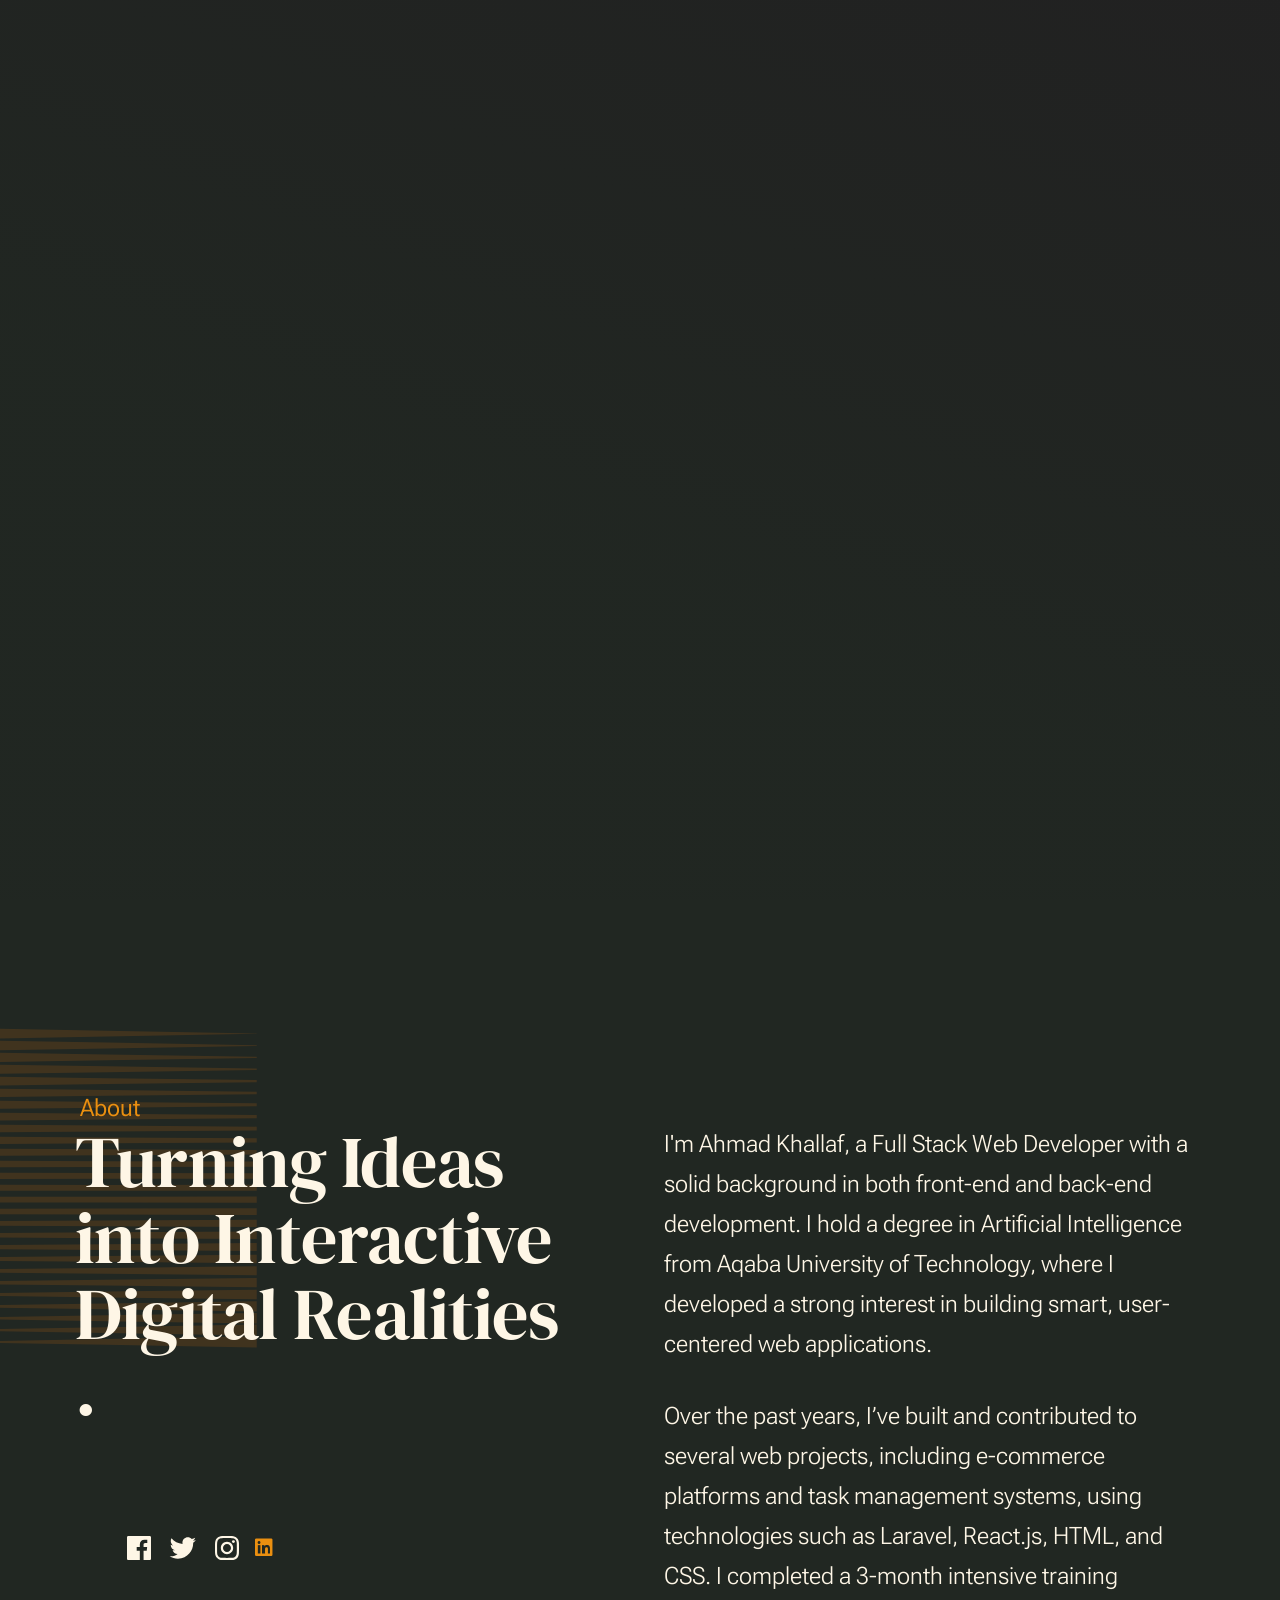
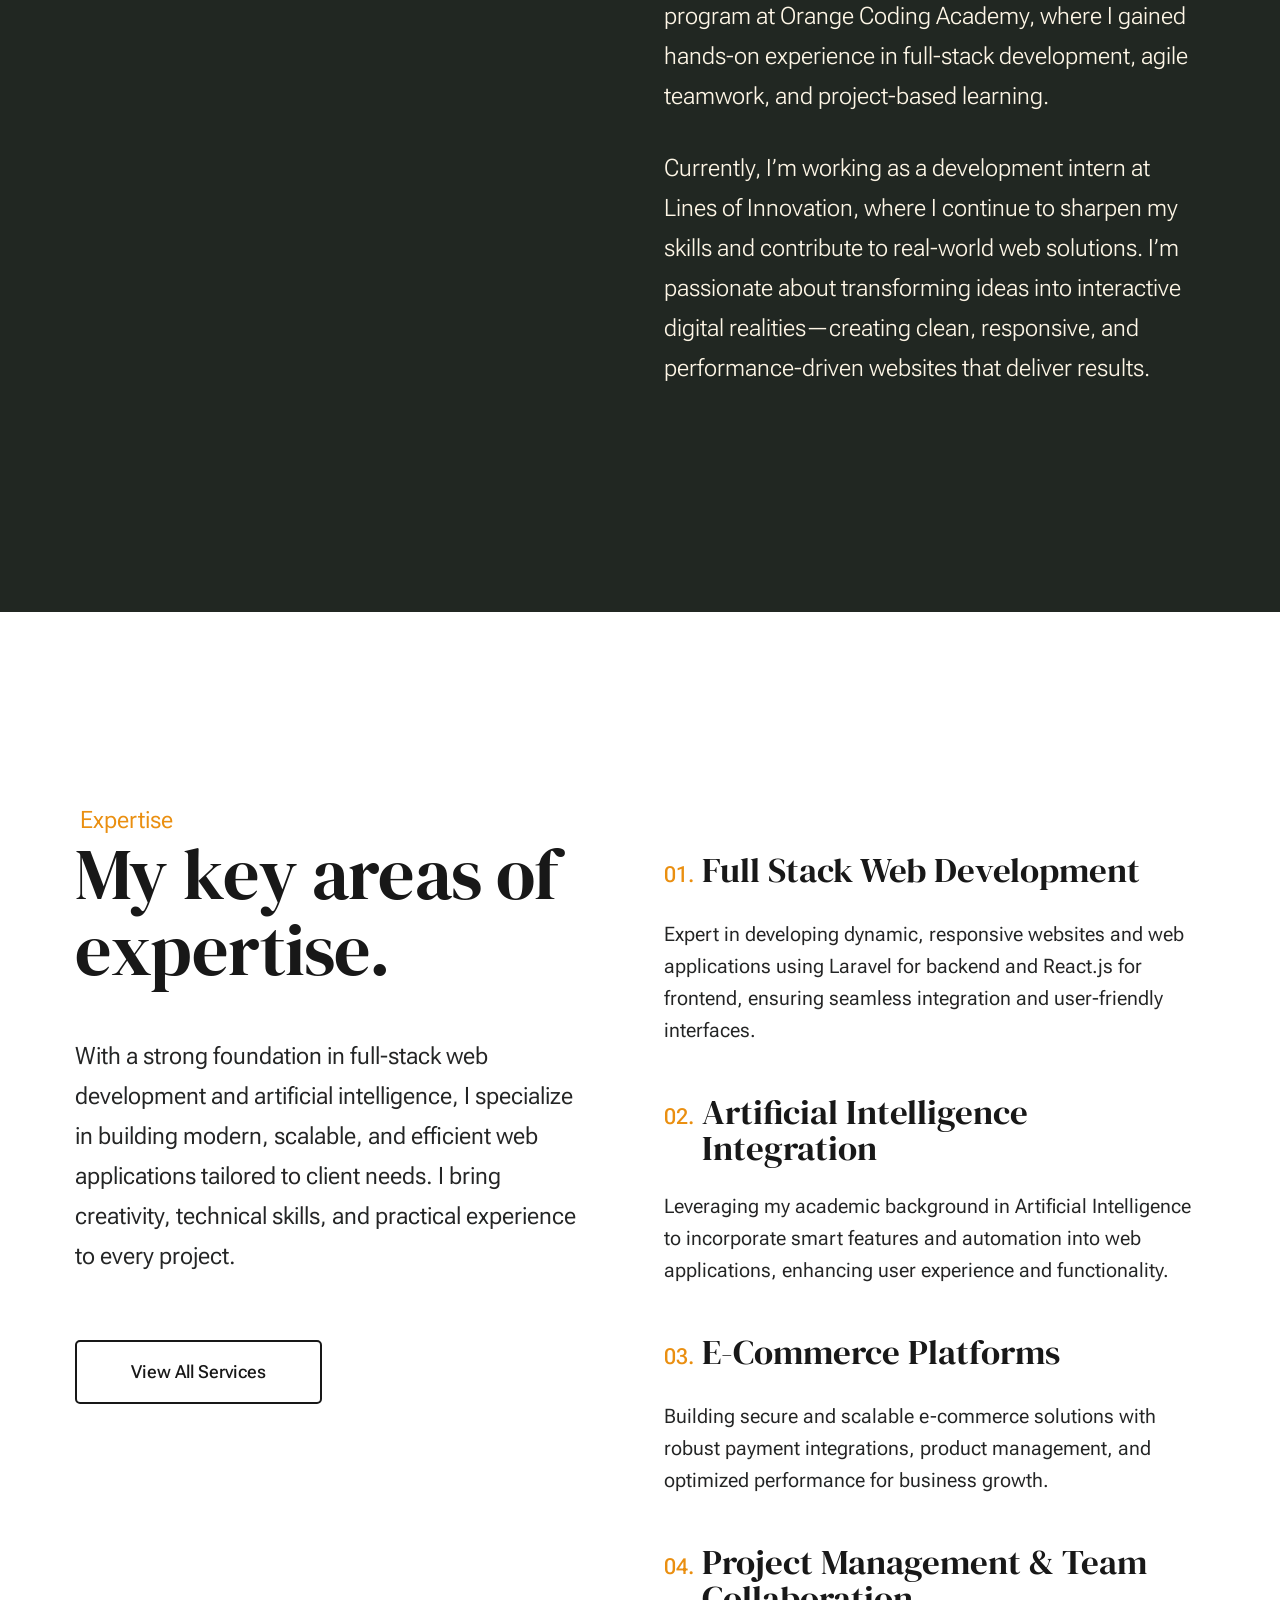
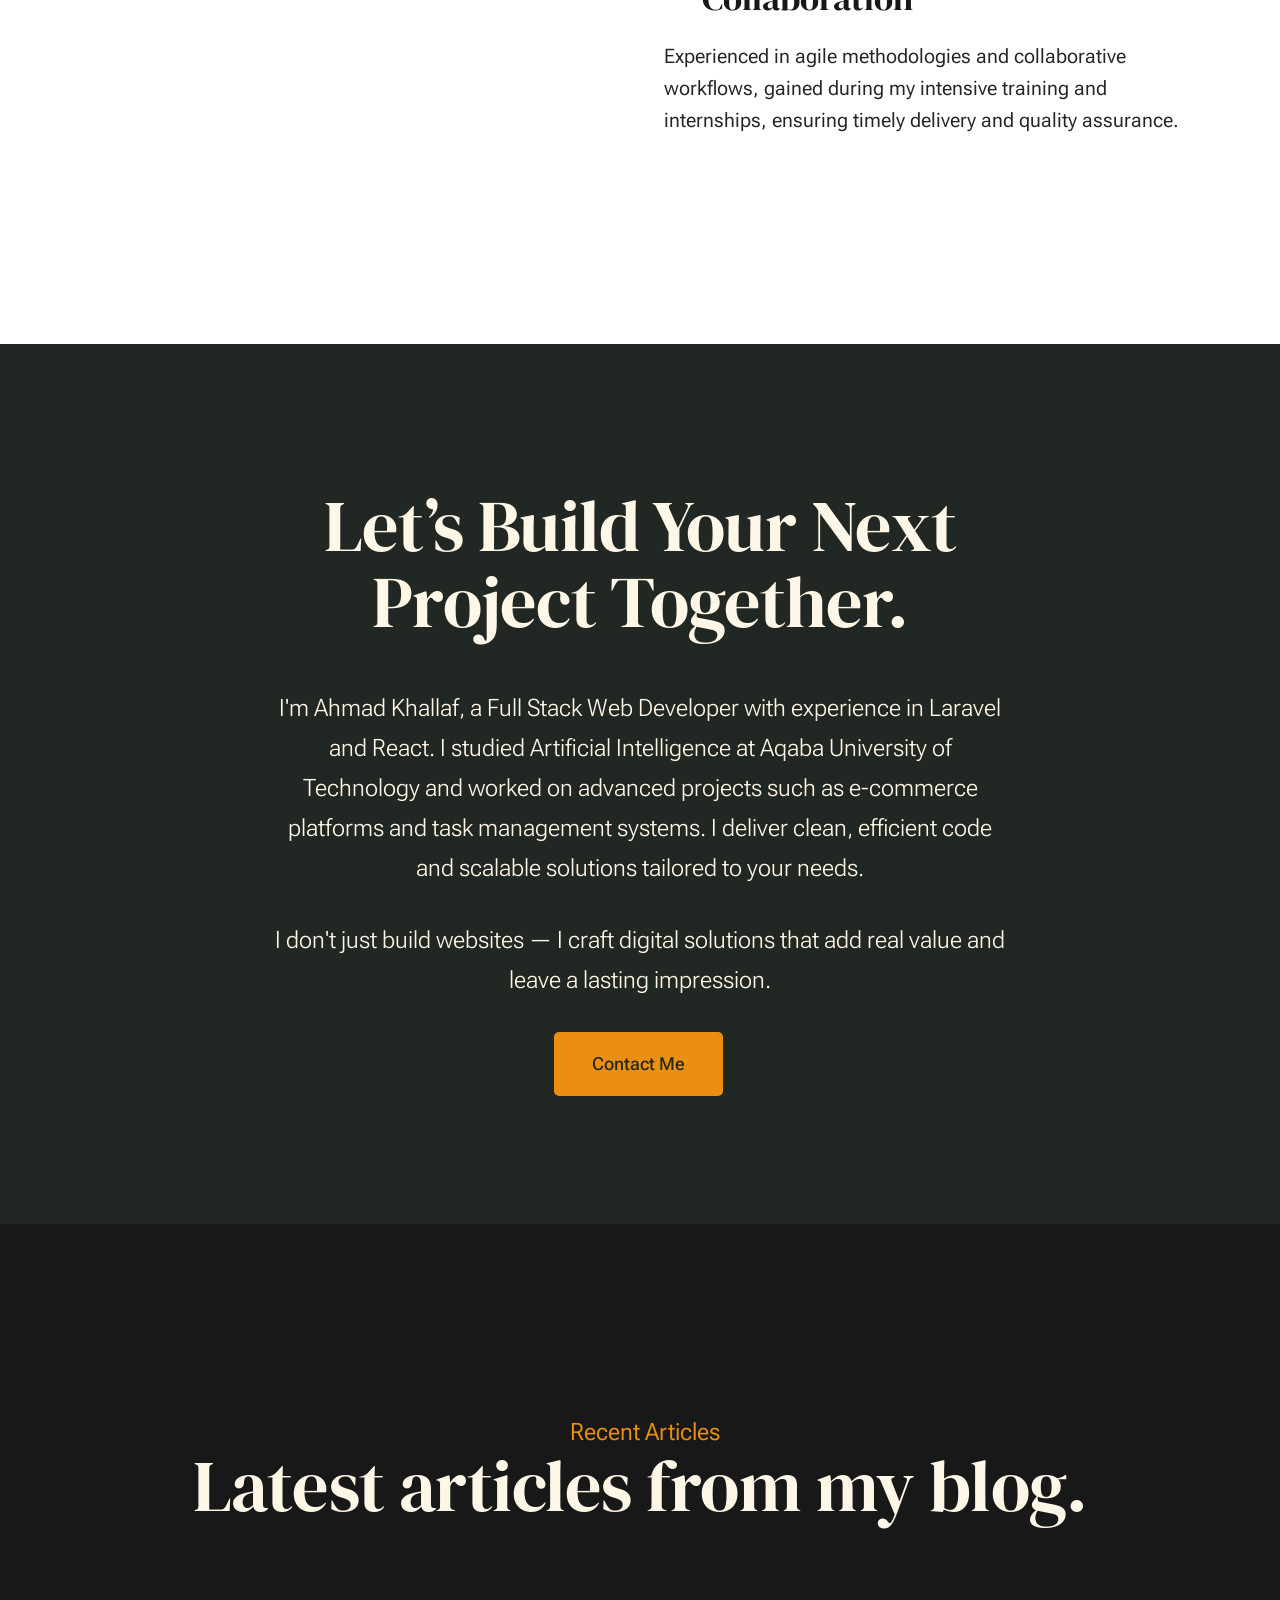
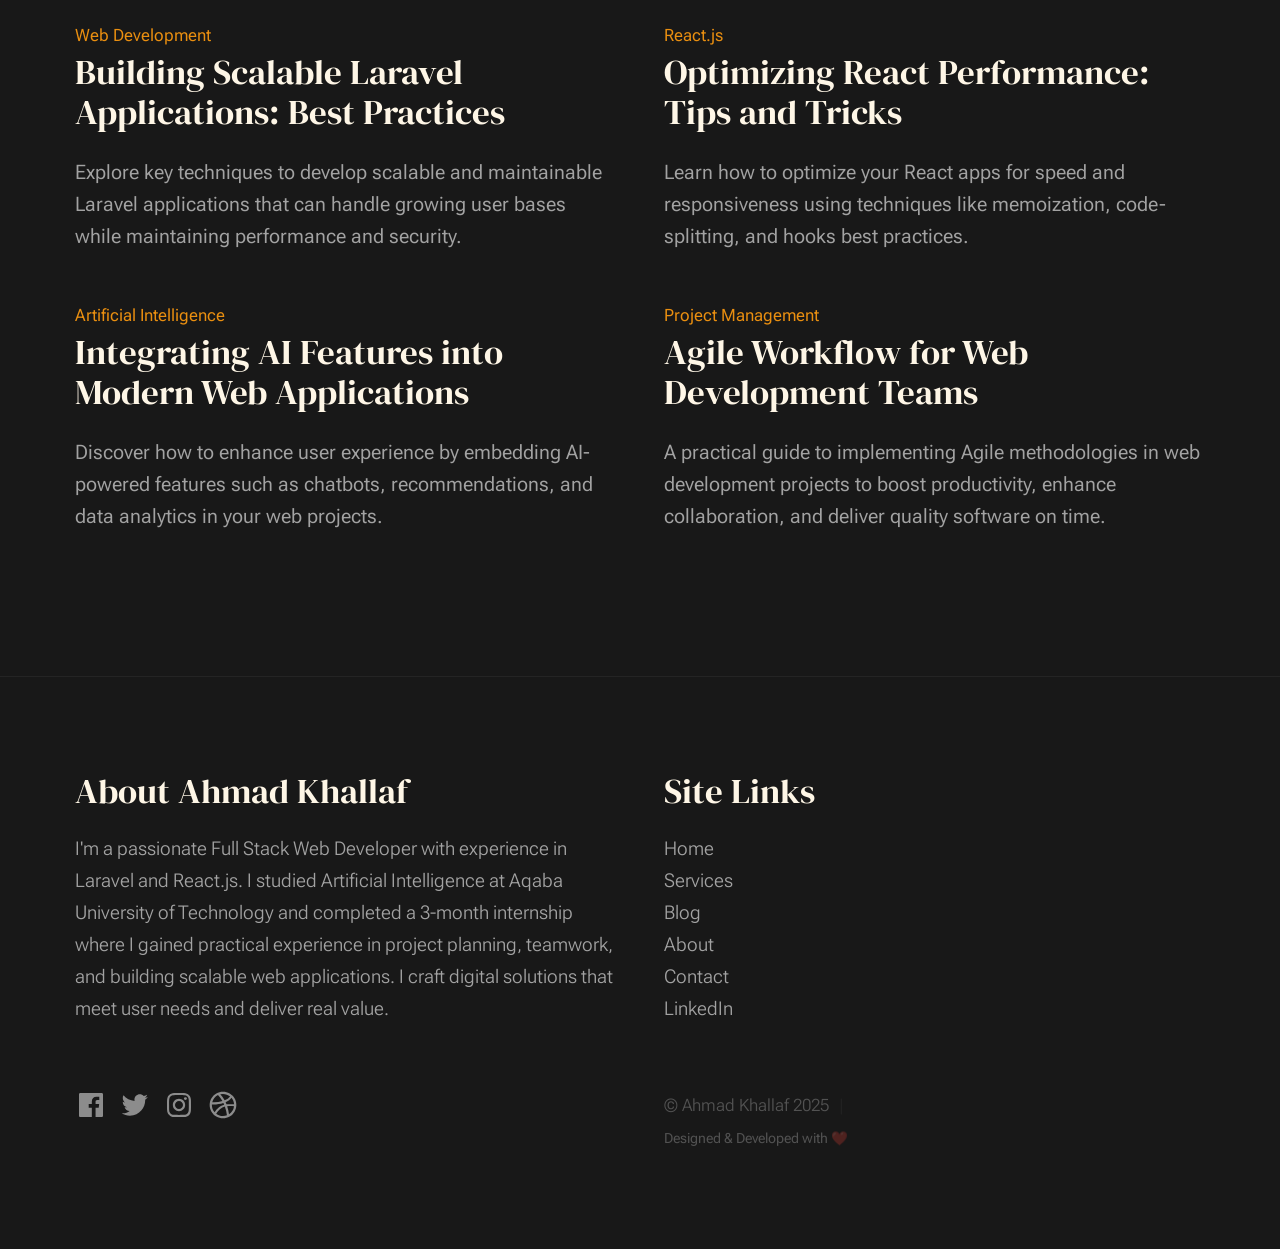
==== index.html @ e1116780 "first commit" ====
<!DOCTYPE html>
<html lang="en" class="no-js">

<head>

    <!--- basic page needs
    ================================================== -->
    <meta charset="utf-8">
    <meta name="viewport" content="width=device-width, initial-scale=1">
    <title>Ahmad khallaf</title>

    <script>
        document.documentElement.classList.remove('no-js');
        document.documentElement.classList.add('js');
    </script>

    <!-- CSS
    ================================================== -->
    <link rel="stylesheet" href="css/vendor.css">
    <link rel="stylesheet" href="css/styles.css">

    <!-- favicons
    ================================================== -->
    <link rel="apple-touch-icon" sizes="180x180" href="apple-touch-icon.png">
    <link rel="icon" type="image/png" sizes="32x32" href="favicon-32x32.png">
    <link rel="icon" type="image/png" sizes="16x16" href="favicon-16x16.png">
    <link rel="manifest" href="site.webmanifest">

    <!-- font-awesome
    ================================================== -->
    <link rel="stylesheet" href="https://cdnjs.cloudflare.com/ajax/libs/font-awesome/6.5.0/css/all.min.css">

</head>


<body id="top">


    <!-- preloader
    ================================================== -->
    <div id="preloader">
        <div id="loader" class="dots-fade">
            <div></div>
            <div></div>
            <div></div>
        </div>
    </div>


    <!-- page wrap
    ================================================== -->
    <div id="page" class="s-pagewrap ss-home">


        <!-- # site header 
        ================================================== -->
        <header class="s-header">

            <div class="row s-header__inner width-sixteen-col">

                <div class="s-header__block">
                    <div class="s-header__logo">
                        <a class="logo" href="index.html">
                            <img src="images/شعار_شخصي_بنمط_تقليلي_نمطي_وباللون_البيج_والليلكي___1_-removebg-preview.png"
                                alt="Homepage" style="height: 8em;">
                        </a>
                    </div>

                    <a class="s-header__menu-toggle" href="#0"><span>Menu</span></a>
                </div> <!-- end s-header__block -->

                <nav class="s-header__nav">

                    <ul class="s-header__menu-links">
                        <li><a href="about.html">About</a></li>
                        <li><a href="services.html">Services</a></li>
                        <li><a href="blog.html">Journal</a></li>
                        <li><a href="contact.html">Contact</a></li>
                    </ul> <!-- s-header__menu-links -->

                    <div class="s-header__contact">
                        <a href="contact.html" class="btn btn--primary s-header__contact-btn">Let's Work Together</a>
                    </div> <!-- s-header__contact -->

                </nav> <!-- end s-header__nav -->

            </div> <!-- end s-header__inner -->

        </header> <!-- end s-header -->


        <!-- # site main content
        ================================================== -->
        <section id="content" class="s-content">

            <!-- intro
            ----------------------------------------------- -->
            <section id="intro" class="s-intro">

                <div class="row s-intro__content width-sixteen-col">

                    <div class="column lg-12 s-intro__content-inner grid-block">

                        <div class="s-intro__content-text">
                            <div class="s-intro__content-pretitle text-pretitle">Hello, I'm Monica</div>
                            <h1 class="s-intro__content-title">
                                I build modern <br>
                                and responsive websites <br>
                                tailored to your <br>
                                business goals.
                            </h1>

                        </div> <!-- s-intro__content-text -->

                        <div class="s-intro__content-media">
                            <div class="s-intro__content-media-inner">
                                <img src="images/9a811990-7f1a-4d2b-9ab8-8eb5acfe76e2-removebg-preview.png" alt=""
                                    style="border-radius: 20px;">
                                <div class="lines">
                                    <span></span>
                                </div>
                            </div>
                        </div>
                        <!-- s-intro__content-media -->

                        <div class="s-intro__scroll-down">
                            <a href="#about" class="smoothscroll">
                                <div class="scroll-icon">
                                    <svg xmlns="http://www.w3.org/2000/svg" viewBox="0 0 24 24" width="36" height="36"
                                        fill="none" stroke="#97b34a" stroke-width="1" stroke-linecap="round"
                                        stroke-linejoin="round">&lt;!--! Atomicons Free 1.00 by @atisalab License -
                                        https://atomicons.com/license/ (Icons: CC BY 4.0) Copyright 2021 Atomicons
                                        --&gt;<polyline points="7 13 12 18 17 13"></polyline>
                                        <line x1="12" y1="18" x2="12" y2="6"></line>
                                    </svg>
                                </div>
                                <span>Scroll for more</span>
                            </a>
                        </div> <!-- s-intro__scroll-down -->

                    </div> <!-- s-intro__content-inner -->

                </div> <!-- s-intro__content -->

            </section> <!-- end s-intro -->

            <!-- about
            ----------------------------------------------- -->
            <section id="about" class="s-about target-section">

                <div class="row s-about__content width-sixteen-col">
                    <div class="column grid-block grid-section-split">

                        <img src="images/geometric_shape.svg" alt="" class="s-about__content-imgbg">

                        <div class="section-header grid-section-split__header">
                            <div class="text-pretitle">About</div>
                            <h2 class="text-display-title">
                                Turning Ideas into Interactive Digital Realities .
                            </h2>
                        </div> <!-- end section-header -->

                        <div class="s-about__content-main grid-section-split__primary">
                            <p class="attention-getter">

                                I'm Ahmad Khallaf, a Full Stack Web Developer with a solid background in both front-end
                                and back-end development. I hold a degree in Artificial Intelligence from Aqaba
                                University of Technology, where I developed a strong interest in building smart,
                                user-centered web applications.


                            </p>

                            <p class="attention-getter">

                                Over the past years, I’ve built and contributed to several web projects, including
                                e-commerce platforms and task management systems, using technologies such as Laravel,
                                React.js, HTML, and CSS. I completed a 3-month intensive training program at Orange
                                Coding Academy, where I gained hands-on experience in full-stack development, agile
                                teamwork, and project-based learning.


                            </p>

                            <p class="attention-getter">

                                Currently, I’m working as a development intern at Lines of Innovation, where I continue
                                to sharpen my skills and contribute to real-world web solutions. I’m passionate about
                                transforming ideas into interactive digital realities—creating clean, responsive, and
                                performance-driven websites that deliver results.


                            </p>
                        </div> <!-- end s-about__content-main -->

                        <div class="s-about__content-btn grid-section-split__bottom">
                            <!-- <a href="about.html" class="btn btn--stroke u-fullwidth">More About Me</a> -->

                            <ul class="s-about__social social-list">
                                <li>
                                    <a href="#0">
                                        <svg xmlns="http://www.w3.org/2000/svg" width="24" height="24"
                                            viewBox="0 0 24 24" style="fill:rgba(0, 0, 0, 1);">
                                            <path
                                                d="M20,3H4C3.447,3,3,3.448,3,4v16c0,0.552,0.447,1,1,1h8.615v-6.96h-2.338v-2.725h2.338v-2c0-2.325,1.42-3.592,3.5-3.592 c0.699-0.002,1.399,0.034,2.095,0.107v2.42h-1.435c-1.128,0-1.348,0.538-1.348,1.325v1.735h2.697l-0.35,2.725h-2.348V21H20 c0.553,0,1-0.448,1-1V4C21,3.448,20.553,3,20,3z">
                                            </path>
                                        </svg>
                                        <span class="u-screen-reader-text">Facebook</span>
                                    </a>
                                </li>
                                <li>
                                    <a href="#0">
                                        <svg xmlns="http://www.w3.org/2000/svg" width="24" height="24"
                                            viewBox="0 0 24 24" style="fill:rgba(0, 0, 0, 1);">
                                            <path
                                                d="M19.633,7.997c0.013,0.175,0.013,0.349,0.013,0.523c0,5.325-4.053,11.461-11.46,11.461c-2.282,0-4.402-0.661-6.186-1.809 c0.324,0.037,0.636,0.05,0.973,0.05c1.883,0,3.616-0.636,5.001-1.721c-1.771-0.037-3.255-1.197-3.767-2.793 c0.249,0.037,0.499,0.062,0.761,0.062c0.361,0,0.724-0.05,1.061-0.137c-1.847-0.374-3.23-1.995-3.23-3.953v-0.05 c0.537,0.299,1.16,0.486,1.82,0.511C3.534,9.419,2.823,8.184,2.823,6.787c0-0.748,0.199-1.434,0.548-2.032 c1.983,2.443,4.964,4.04,8.306,4.215c-0.062-0.3-0.1-0.611-0.1-0.923c0-2.22,1.796-4.028,4.028-4.028 c1.16,0,2.207,0.486,2.943,1.272c0.91-0.175,1.782-0.512,2.556-0.973c-0.299,0.935-0.936,1.721-1.771,2.22 c0.811-0.088,1.597-0.312,2.319-0.624C21.104,6.712,20.419,7.423,19.633,7.997z">
                                            </path>
                                        </svg>
                                        <span class="u-screen-reader-text">Twitter</span>
                                    </a>
                                </li>
                                <li>
                                    <a
                                        href="https://www.instagram.com/ahm.kh_05?utm_source=ig_web_button_share_sheet&igsh=ZDNlZDc0MzIxNw==">
                                        <svg xmlns="http://www.w3.org/2000/svg" width="24" height="24"
                                            viewBox="0 0 24 24" style="fill:rgba(0, 0, 0, 1);">
                                            <path
                                                d="M11.999,7.377c-2.554,0-4.623,2.07-4.623,4.623c0,2.554,2.069,4.624,4.623,4.624c2.552,0,4.623-2.07,4.623-4.624 C16.622,9.447,14.551,7.377,11.999,7.377L11.999,7.377z M11.999,15.004c-1.659,0-3.004-1.345-3.004-3.003 c0-1.659,1.345-3.003,3.004-3.003s3.002,1.344,3.002,3.003C15.001,13.659,13.658,15.004,11.999,15.004L11.999,15.004z">
                                            </path>
                                            <circle cx="16.806" cy="7.207" r="1.078"></circle>
                                            <path
                                                d="M20.533,6.111c-0.469-1.209-1.424-2.165-2.633-2.632c-0.699-0.263-1.438-0.404-2.186-0.42 c-0.963-0.042-1.268-0.054-3.71-0.054s-2.755,0-3.71,0.054C7.548,3.074,6.809,3.215,6.11,3.479C4.9,3.946,3.945,4.902,3.477,6.111 c-0.263,0.7-0.404,1.438-0.419,2.186c-0.043,0.962-0.056,1.267-0.056,3.71c0,2.442,0,2.753,0.056,3.71 c0.015,0.748,0.156,1.486,0.419,2.187c0.469,1.208,1.424,2.164,2.634,2.632c0.696,0.272,1.435,0.426,2.185,0.45 c0.963,0.042,1.268,0.055,3.71,0.055s2.755,0,3.71-0.055c0.747-0.015,1.486-0.157,2.186-0.419c1.209-0.469,2.164-1.424,2.633-2.633 c0.263-0.7,0.404-1.438,0.419-2.186c0.043-0.962,0.056-1.267,0.056-3.71s0-2.753-0.056-3.71C20.941,7.57,20.801,6.819,20.533,6.111z M19.315,15.643c-0.007,0.576-0.111,1.147-0.311,1.688c-0.305,0.787-0.926,1.409-1.712,1.711c-0.535,0.199-1.099,0.303-1.67,0.311 c-0.95,0.044-1.218,0.055-3.654,0.055c-2.438,0-2.687,0-3.655-0.055c-0.569-0.007-1.135-0.112-1.669-0.311 c-0.789-0.301-1.414-0.923-1.719-1.711c-0.196-0.534-0.302-1.099-0.311-1.669c-0.043-0.95-0.053-1.218-0.053-3.654 c0-2.437,0-2.686,0.053-3.655c0.007-0.576,0.111-1.146,0.311-1.687c0.305-0.789,0.93-1.41,1.719-1.712 c0.534-0.198,1.1-0.303,1.669-0.311c0.951-0.043,1.218-0.055,3.655-0.055c2.437,0,2.687,0,3.654,0.055 c0.571,0.007,1.135,0.112,1.67,0.311c0.786,0.303,1.407,0.925,1.712,1.712c0.196,0.534,0.302,1.099,0.311,1.669 c0.043,0.951,0.054,1.218,0.054,3.655c0,2.436,0,2.698-0.043,3.654H19.315z">
                                            </path>
                                        </svg>
                                        <span class="u-screen-reader-text">Instagram</span>
                                    </a>
                                </li>
                                <li>
                                    <a href="https://www.linkedin.com/in/your-username" target="_blank"
                                        rel="noopener noreferrer">
                                        <i class="fa-brands fa-linkedin"></i>
                                    </a>
                                </li>
                            </ul> <!-- end s-footer__social -->
                        </div> <!-- end s-about__content-btn -->

                    </div> <!-- content-inner -->
                </div>

            </section> <!-- end s-about -->

            <!-- expertise
----------------------------------------------- -->
            <section id="expertise" class="s-expertise">

                <div class="row s-expertise__content width-sixteen-col">
                    <div class="column xl-12 grid-block grid-section-split">

                        <div class="section-header grid-section-split__header">
                            <div class="text-pretitle">Expertise</div>
                            <h2 class="text-display-title">
                                My key areas of expertise.
                            </h2>

                            <p class="lead">
                                With a strong foundation in full-stack web development and artificial intelligence, I
                                specialize in building
                                modern, scalable, and efficient web applications tailored to client needs. I bring
                                creativity, technical skills,
                                and practical experience to every project.
                            </p>
                        </div> <!-- end section-header -->

                        <div class="s-expertise__content-main grid-section-split__primary">

                            <div class="grid-list-items list-items show-ctr">

                                <div class="grid-list-items__item list-items__item">
                                    <div class="grid-list-items__title list-items__item-header">
                                        <h3 class="list-items__item-title">Full Stack Web Development</h3>
                                    </div>
                                    <div class="grid-list-items__text list-items__item-text">
                                        <p>
                                            Expert in developing dynamic, responsive websites and web applications using
                                            Laravel for backend and React.js for frontend,
                                            ensuring seamless integration and user-friendly interfaces.
                                        </p>
                                    </div>
                                </div> <!-- list-item -->

                                <div class="grid-list-items__item list-items__item">
                                    <div class="grid-list-items__title list-items__item-header">
                                        <h3 class="list-items__item-title">Artificial Intelligence Integration</h3>
                                    </div>
                                    <div class="grid-list-items__text list-items__item-text">
                                        <p>
                                            Leveraging my academic background in Artificial Intelligence to incorporate
                                            smart features and automation
                                            into web applications, enhancing user experience and functionality.
                                        </p>
                                    </div>
                                </div> <!-- list-expertise__item -->

                                <div class="grid-list-items__item list-items__item">
                                    <div class="grid-list-items__title list-items__item-header">
                                        <h3 class="list-items__item-title">E-Commerce Platforms</h3>
                                    </div>
                                    <div class="grid-list-items__text list-items__item-text">
                                        <p>
                                            Building secure and scalable e-commerce solutions with robust payment
                                            integrations, product management,
                                            and optimized performance for business growth.
                                        </p>
                                    </div>
                                </div> <!-- list-expertise__item -->

                                <div class="grid-list-items__item list-items__item">
                                    <div class="grid-list-items__title list-items__item-header">
                                        <h3 class="list-items__item-title">Project Management & Team Collaboration</h3>
                                    </div>
                                    <div class="grid-list-items__text list-items__item-text">
                                        <p>
                                            Experienced in agile methodologies and collaborative workflows, gained
                                            during my intensive training and internships,
                                            ensuring timely delivery and quality assurance.
                                        </p>
                                    </div>
                                </div> <!-- list-expertise__item -->

                            </div> <!-- grid-list-items -->
                        </div> <!-- end s-expertise__content-main -->

                        <div class="s-expertise__content-btn grid-section-split__bottom">
                            <a href="services.html" class="btn btn--stroke u-fullwidth">View All Services</a>
                        </div> <!-- end s-about__content-btn -->

                    </div> <!-- end grid-block-->
                </div> <!-- end s-expertise__content -->

            </section> <!-- end s-expertise -->




            <!-- # cta
        ================================================== -->
            <section id="cta" class="s-cta">
                <div class="row row-x-center text-center">
                    <div class="column xl-8 lg-12">
                        <div class="s-cta__content">
                            <h2 class="text-display-title">
                                Let’s Build Your Next Project Together.
                            </h2>
                            <p class="lead">
                                I'm Ahmad Khallaf, a Full Stack Web Developer with experience in Laravel and React.
                                I studied Artificial Intelligence at Aqaba University of Technology and worked on
                                advanced projects such as e-commerce platforms and task management systems.
                                I deliver clean, efficient code and scalable solutions tailored to your needs.
                            </p>
                            <p class="lead">
                                I don't just build websites — I craft digital solutions that add real value and leave a
                                lasting impression.
                            </p>
                            <a href="contact.html" class="btn btn--primary">Contact Me</a>
                        </div>
                    </div>
                </div>
            </section>
            <!-- end s-cta -->

            <!-- # journal
        ================================================== -->
            <section id="journal" class="s-journal">

                <div class="row s-journal__content width-sixteen-col">
                    <div class="column xl-12 grid-block">

                        <div class="grid-full section-header text-center">
                            <div class="text-pretitle">Recent Articles</div>
                            <h2 class="text-display-title">
                                Latest articles from my blog.
                            </h2>
                        </div> <!-- end section-header -->

                        <div class="grid-full s-journal__content-main grid-list-items">

                            <div class="grid-list-items__item blog-card">
                                <div class="blog-card__header">
                                    <div class="blog-card__cat-links">
                                        <a href="#">Web Development</a>
                                    </div>
                                    <h3 class="blog-card__title"><a href="#">Building Scalable Laravel Applications:
                                            Best Practices</a></h3>
                                </div>
                                <div class="blog-card__text">
                                    <p>
                                        Explore key techniques to develop scalable and maintainable Laravel applications
                                        that can handle growing user bases
                                        while maintaining performance and security.
                                    </p>
                                </div>
                            </div> <!-- end blog-card -->

                            <div class="grid-list-items__item blog-card">
                                <div class="blog-card__header">
                                    <div class="blog-card__cat-links">
                                        <a href="#">React.js</a>
                                    </div>
                                    <h3 class="blog-card__title"><a href="#">Optimizing React Performance: Tips and
                                            Tricks</a></h3>
                                </div>
                                <div class="blog-card__text">
                                    <p>
                                        Learn how to optimize your React apps for speed and responsiveness using
                                        techniques like memoization, code-splitting,
                                        and hooks best practices.
                                    </p>
                                </div>
                            </div> <!-- end blog-card -->

                            <div class="grid-list-items__item blog-card">
                                <div class="blog-card__header">
                                    <div class="blog-card__cat-links">
                                        <a href="#">Artificial Intelligence</a>
                                    </div>
                                    <h3 class="blog-card__title"><a href="#">Integrating AI Features into Modern Web
                                            Applications</a></h3>
                                </div>
                                <div class="blog-card__text">
                                    <p>
                                        Discover how to enhance user experience by embedding AI-powered features such as
                                        chatbots, recommendations,
                                        and data analytics in your web projects.
                                    </p>
                                </div>
                            </div> <!-- end blog-card -->

                            <div class="grid-list-items__item blog-card">
                                <div class="blog-card__header">
                                    <div class="blog-card__cat-links">
                                        <a href="#">Project Management</a>
                                    </div>
                                    <h3 class="blog-card__title"><a href="#">Agile Workflow for Web Development
                                            Teams</a></h3>
                                </div>
                                <div class="blog-card__text">
                                    <p>
                                        A practical guide to implementing Agile methodologies in web development
                                        projects to boost productivity,
                                        enhance collaboration, and deliver quality software on time.
                                    </p>
                                </div>
                            </div> <!-- end blog-card -->

                        </div> <!-- end grid-list-items -->

                    </div> <!-- end grid-block-->
                </div> <!-- end s-journal__content -->

            </section> <!-- end s-journal -->



            <!-- # footer 
        ================================================== -->
            <footer class="s-footer">
    <div class="row s-footer__content">
        <!-- About Section -->
        <div class="column xl-6 lg-6 md-12 s-footer__block s-footer__about">
            <h3>About Ahmad Khallaf</h3>
            <p>
                I'm a passionate Full Stack Web Developer with experience in Laravel and React.js.
                I studied Artificial Intelligence at Aqaba University of Technology and completed a 3-month internship
                where I gained practical experience in project planning, teamwork, and building scalable web applications.
                I craft digital solutions that meet user needs and deliver real value.
            </p>
        </div>

        <!-- Site Links -->
        <div class="column xl-3 lg-6 md-12 s-footer__block s-footer__site-links">
            <h3>Site Links</h3>
            <ul class="link-list">
                <li><a href="index.html">Home</a></li>
                <li><a href="services.html">Services</a></li>
                <li><a href="blog.html">Blog</a></li>
                <li><a href="about.html">About</a></li>
                <li><a href="contact.html">Contact</a></li>
                <li><a href="https://www.linkedin.com/in/ahmad-khallaf" target="_blank">LinkedIn</a></li>
            </ul>
        </div>
    </div>

    <div class="row s-footer__bottom">
        <!-- Social Media -->
         <div class="column xl-6 lg-12">
                            <ul class="s-footer__social social-list">
                                <li>
                                    <a href="#0">
                                        <svg xmlns="http://www.w3.org/2000/svg" width="24" height="24"
                                            viewBox="0 0 24 24" style="fill:rgba(0, 0, 0, 1);">
                                            <path
                                                d="M20,3H4C3.447,3,3,3.448,3,4v16c0,0.552,0.447,1,1,1h8.615v-6.96h-2.338v-2.725h2.338v-2c0-2.325,1.42-3.592,3.5-3.592 c0.699-0.002,1.399,0.034,2.095,0.107v2.42h-1.435c-1.128,0-1.348,0.538-1.348,1.325v1.735h2.697l-0.35,2.725h-2.348V21H20 c0.553,0,1-0.448,1-1V4C21,3.448,20.553,3,20,3z">
                                            </path>
                                        </svg>
                                        <span class="u-screen-reader-text">Facebook</span>
                                    </a>
                                </li>
                                <li>
                                    <a href="#0">
                                        <svg xmlns="http://www.w3.org/2000/svg" width="24" height="24"
                                            viewBox="0 0 24 24" style="fill:rgba(0, 0, 0, 1);">
                                            <path
                                                d="M19.633,7.997c0.013,0.175,0.013,0.349,0.013,0.523c0,5.325-4.053,11.461-11.46,11.461c-2.282,0-4.402-0.661-6.186-1.809 c0.324,0.037,0.636,0.05,0.973,0.05c1.883,0,3.616-0.636,5.001-1.721c-1.771-0.037-3.255-1.197-3.767-2.793 c0.249,0.037,0.499,0.062,0.761,0.062c0.361,0,0.724-0.05,1.061-0.137c-1.847-0.374-3.23-1.995-3.23-3.953v-0.05 c0.537,0.299,1.16,0.486,1.82,0.511C3.534,9.419,2.823,8.184,2.823,6.787c0-0.748,0.199-1.434,0.548-2.032 c1.983,2.443,4.964,4.04,8.306,4.215c-0.062-0.3-0.1-0.611-0.1-0.923c0-2.22,1.796-4.028,4.028-4.028 c1.16,0,2.207,0.486,2.943,1.272c0.91-0.175,1.782-0.512,2.556-0.973c-0.299,0.935-0.936,1.721-1.771,2.22 c0.811-0.088,1.597-0.312,2.319-0.624C21.104,6.712,20.419,7.423,19.633,7.997z">
                                            </path>
                                        </svg>
                                        <span class="u-screen-reader-text">Twitter</span>
                                    </a>
                                </li>
                                <li>
                                    <a href="#0">
                                        <svg xmlns="http://www.w3.org/2000/svg" width="24" height="24"
                                            viewBox="0 0 24 24" style="fill:rgba(0, 0, 0, 1);">
                                            <path
                                                d="M11.999,7.377c-2.554,0-4.623,2.07-4.623,4.623c0,2.554,2.069,4.624,4.623,4.624c2.552,0,4.623-2.07,4.623-4.624 C16.622,9.447,14.551,7.377,11.999,7.377L11.999,7.377z M11.999,15.004c-1.659,0-3.004-1.345-3.004-3.003 c0-1.659,1.345-3.003,3.004-3.003s3.002,1.344,3.002,3.003C15.001,13.659,13.658,15.004,11.999,15.004L11.999,15.004z">
                                            </path>
                                            <circle cx="16.806" cy="7.207" r="1.078"></circle>
                                            <path
                                                d="M20.533,6.111c-0.469-1.209-1.424-2.165-2.633-2.632c-0.699-0.263-1.438-0.404-2.186-0.42 c-0.963-0.042-1.268-0.054-3.71-0.054s-2.755,0-3.71,0.054C7.548,3.074,6.809,3.215,6.11,3.479C4.9,3.946,3.945,4.902,3.477,6.111 c-0.263,0.7-0.404,1.438-0.419,2.186c-0.043,0.962-0.056,1.267-0.056,3.71c0,2.442,0,2.753,0.056,3.71 c0.015,0.748,0.156,1.486,0.419,2.187c0.469,1.208,1.424,2.164,2.634,2.632c0.696,0.272,1.435,0.426,2.185,0.45 c0.963,0.042,1.268,0.055,3.71,0.055s2.755,0,3.71-0.055c0.747-0.015,1.486-0.157,2.186-0.419c1.209-0.469,2.164-1.424,2.633-2.633 c0.263-0.7,0.404-1.438,0.419-2.186c0.043-0.962,0.056-1.267,0.056-3.71s0-2.753-0.056-3.71C20.941,7.57,20.801,6.819,20.533,6.111z M19.315,15.643c-0.007,0.576-0.111,1.147-0.311,1.688c-0.305,0.787-0.926,1.409-1.712,1.711c-0.535,0.199-1.099,0.303-1.67,0.311 c-0.95,0.044-1.218,0.055-3.654,0.055c-2.438,0-2.687,0-3.655-0.055c-0.569-0.007-1.135-0.112-1.669-0.311 c-0.789-0.301-1.414-0.923-1.719-1.711c-0.196-0.534-0.302-1.099-0.311-1.669c-0.043-0.95-0.053-1.218-0.053-3.654 c0-2.437,0-2.686,0.053-3.655c0.007-0.576,0.111-1.146,0.311-1.687c0.305-0.789,0.93-1.41,1.719-1.712 c0.534-0.198,1.1-0.303,1.669-0.311c0.951-0.043,1.218-0.055,3.655-0.055c2.437,0,2.687,0,3.654,0.055 c0.571,0.007,1.135,0.112,1.67,0.311c0.786,0.303,1.407,0.925,1.712,1.712c0.196,0.534,0.302,1.099,0.311,1.669 c0.043,0.951,0.054,1.218,0.054,3.655c0,2.436,0,2.698-0.043,3.654H19.315z">
                                            </path>
                                        </svg>
                                        <span class="u-screen-reader-text">Instagram</span>
                                    </a>
                                </li>
                                <li>
                                    <a href="#0">
                                        <svg xmlns="http://www.w3.org/2000/svg" width="24" height="24"
                                            viewBox="0 0 24 24" style="fill: rgba(0, 0, 0, 1);">
                                            <path
                                                d="M20.66 6.98a9.932 9.932 0 0 0-3.641-3.64C15.486 2.447 13.813 2 12 2s-3.486.447-5.02 1.34c-1.533.893-2.747 2.107-3.64 3.64S2 10.187 2 12s.446 3.487 1.34 5.02a9.924 9.924 0 0 0 3.641 3.64C8.514 21.553 10.187 22 12 22s3.486-.447 5.02-1.34a9.932 9.932 0 0 0 3.641-3.64C21.554 15.487 22 13.813 22 12s-.446-3.487-1.34-5.02zM12 3.66c2 0 3.772.64 5.32 1.919-.92 1.174-2.286 2.14-4.1 2.9-1.002-1.813-2.088-3.327-3.261-4.54A7.715 7.715 0 0 1 12 3.66zM5.51 6.8a8.116 8.116 0 0 1 2.711-2.22c1.212 1.201 2.325 2.7 3.34 4.5-2 .6-4.114.9-6.341.9-.573 0-1.006-.013-1.3-.04A8.549 8.549 0 0 1 5.51 6.8zM3.66 12c0-.054.003-.12.01-.2.007-.08.01-.146.01-.2.254.014.641.02 1.161.02 2.666 0 5.146-.367 7.439-1.1.187.373.381.793.58 1.26-1.32.293-2.674 1.006-4.061 2.14S6.4 16.247 5.76 17.5c-1.4-1.587-2.1-3.42-2.1-5.5zM12 20.34c-1.894 0-3.594-.587-5.101-1.759.601-1.187 1.524-2.322 2.771-3.401 1.246-1.08 2.483-1.753 3.71-2.02a29.441 29.441 0 0 1 1.56 6.62 8.166 8.166 0 0 1-2.94.56zm7.08-3.96a8.351 8.351 0 0 1-2.58 2.621c-.24-2.08-.7-4.107-1.379-6.081.932-.066 1.765-.1 2.5-.1.799 0 1.686.034 2.659.1a8.098 8.098 0 0 1-1.2 3.46zm-1.24-5c-1.16 0-2.233.047-3.22.14a27.053 27.053 0 0 0-.68-1.62c2.066-.906 3.532-2.006 4.399-3.3 1.2 1.414 1.854 3.027 1.96 4.84-.812-.04-1.632-.06-2.459-.06z">
                                            </path>
                                        </svg>
                                        <span class="u-screen-reader-text">Dribbble</span>
                                    </a>
                                </li>
                            </ul> <!-- end s-footer__social -->
                        </div>

        <!-- Copyright -->
        <div class="column xl-6 lg-12">
            <p class="ss-copyright">
                <span>© Ahmad Khallaf 2025</span><br>
                <small>Designed & Developed with ❤️</small>
            </p>
        </div>
    </div>

    <!-- Back to Top -->
    <div class="ss-go-top">
        <a class="smoothscroll" title="Back to Top" href="#top">
            <svg xmlns="http://www.w3.org/2000/svg" viewBox="0 0 24 24" width="36" height="36" fill="none" stroke="#ffffff" stroke-width="1" stroke-linecap="round" stroke-linejoin="round">
                <polyline points="17 11 12 6 7 11"></polyline>
                <line x1="12" y1="18" x2="12" y2="6"></line>
            </svg>
        </a>
    </div>
</footer>

            <!-- end s-footer -->

    </div> <!-- end page-wrap -->

    <!-- Java Script
    ================================================== -->
    <script src="js/plugins.js"></script>
    <script src="js/main.js"></script>

</body>

<script>
    window.addEventListener('scroll', function() {
    const goTop = document.querySelector('.ss-go-top');
    if (window.scrollY > 100) {  // بعد التمرير 100 بكسل
        goTop.classList.add('show');
    } else {
        goTop.classList.remove('show');
    }
});

</script>

</html>
---- css/vendor.css ----
/* ===================================================================
 * Monica Third-party Stylesheets
 * Template Ver. 1.0.0
 * 12-13-2022
 * -------------------------------------------------------------------
 *
 * TOC:
 * # PrismJS
 * # Swiper
 *
 * ------------------------------------------------------------------- */


/* ===================================================================
 * # PrismJS 1.20.0
 *   https://prismjs.com/download.html#themes=prism-okaidia&languages=markup+css+clike+javascript+markup-templating+php 
 *   
 *   okaidia theme for JavaScript, CSS and HTML
 *   Loosely based on Monokai textmate theme by http://www.monokai.nl/
 *   @author ocodia
 * ------------------------------------------------------------------- */
code[class*=language-],
pre[class*=language-] {
  color          : #f8f8f2;
  background     : none;
  text-shadow    : 0 1px rgba(0, 0, 0, 0.3);
  font-family    : var(--font-mono);
  font-size      : calc(var(--text-size) * 0.9444);
  text-align     : left;
  white-space    : pre;
  word-spacing   : normal;
  word-break     : normal;
  word-wrap      : normal;
  line-height    : var(--vspace-1);
  -moz-tab-size  : 4;
  -o-tab-size    : 4;
  tab-size       : 4;
  -webkit-hyphens: none;
  -ms-hyphens    : none;
  hyphens        : none;
}

/* Code blocks */
pre[class*=language-] {
  padding : var(--vspace-0_5) 0 var(--vspace-1);
  margin  : var(--vspace-1) 0;
  overflow: auto;
}

:not(pre)>code[class*=language-],
pre[class*=language-] {
  background: #272822;
}

/* Inline code */
:not(pre)>code[class*=language-] {
  padding    : 0.1em;
  white-space: normal;
}

.token.comment,
.token.prolog,
.token.doctype,
.token.cdata {
  color: slategray;
}

.token.punctuation {
  color: #f8f8f2;
}

.token.namespace {
  opacity: 0.7;
}

.token.property,
.token.tag,
.token.constant,
.token.symbol,
.token.deleted {
  color: #f92672;
}

.token.boolean,
.token.number {
  color: #ae81ff;
}

.token.selector,
.token.attr-name,
.token.string,
.token.char,
.token.builtin,
.token.inserted {
  color: #a6e22e;
}

.token.operator,
.token.entity,
.token.url,
.language-css .token.string,
.style .token.string,
.token.variable {
  color: #f8f8f2;
}

.token.atrule,
.token.attr-value,
.token.function,
.token.class-name {
  color: #e6db74;
}

.token.keyword {
  color: #66d9ef;
}

.token.regex,
.token.important {
  color: #fd971f;
}

.token.important,
.token.bold {
  font-weight: bold;
}

.token.italic {
  font-style: italic;
}

.token.entity {
  cursor: help;
}



/* ===================================================================
 * # Swiper 6.4.5
 *   Most modern mobile touch slider and framework with hardware accelerated transitions
 *   https://swiperjs.com
 *
 *   Copyright 2014-2020 Vladimir Kharlampidi
 *
 *   Released under the MIT License
 *
 *   Released on: December 18, 2020
 * ------------------------------------------------------------------- */
@font-face {
  font-family: "swiper-icons";
  src        : url("data:application/font-woff;charset=utf-8;base64, [base64]//wADZ2x5ZgAAAywAAADMAAAD2MHtryVoZWFkAAABbAAAADAAAAA2E2+eoWhoZWEAAAGcAAAAHwAAACQC9gDzaG10eAAAAigAAAAZAAAArgJkABFsb2NhAAAC0AAAAFoAAABaFQAUGG1heHAAAAG8AAAAHwAAACAAcABAbmFtZQAAA/gAAAE5AAACXvFdBwlwb3N0AAAFNAAAAGIAAACE5s74hXjaY2BkYGAAYpf5Hu/j+W2+MnAzMYDAzaX6QjD6/4//Bxj5GA8AuRwMYGkAPywL13jaY2BkYGA88P8Agx4j+/8fQDYfA1AEBWgDAIB2BOoAeNpjYGRgYNBh4GdgYgABEMnIABJzYNADCQAACWgAsQB42mNgYfzCOIGBlYGB0YcxjYGBwR1Kf2WQZGhhYGBiYGVmgAFGBiQQkOaawtDAoMBQxXjg/wEGPcYDDA4wNUA2CCgwsAAAO4EL6gAAeNpj2M0gyAACqxgGNWBkZ2D4/wMA+xkDdgAAAHjaY2BgYGaAYBkGRgYQiAHyGMF8FgYHIM3DwMHABGQrMOgyWDLEM1T9/w8UBfEMgLzE////P/5//f/V/xv+r4eaAAeMbAxwIUYmIMHEgKYAYjUcsDAwsLKxc3BycfPw8jEQA/[base64]/uznmfPFBNODM2K7MTQ45YEAZqGP81AmGGcF3iPqOop0r1SPTaTbVkfUe4HXj97wYE+yNwWYxwWu4v1ugWHgo3S1XdZEVqWM7ET0cfnLGxWfkgR42o2PvWrDMBSFj/IHLaF0zKjRgdiVMwScNRAoWUoH78Y2icB/yIY09An6AH2Bdu/UB+yxopYshQiEvnvu0dURgDt8QeC8PDw7Fpji3fEA4z/PEJ6YOB5hKh4dj3EvXhxPqH/SKUY3rJ7srZ4FZnh1PMAtPhwP6fl2PMJMPDgeQ4rY8YT6Gzao0eAEA409DuggmTnFnOcSCiEiLMgxCiTI6Cq5DZUd3Qmp10vO0LaLTd2cjN4fOumlc7lUYbSQcZFkutRG7g6JKZKy0RmdLY680CDnEJ+UMkpFFe1RN7nxdVpXrC4aTtnaurOnYercZg2YVmLN/d/gczfEimrE/fs/bOuq29Zmn8tloORaXgZgGa78yO9/cnXm2BpaGvq25Dv9S4E9+5SIc9PqupJKhYFSSl47+Qcr1mYNAAAAeNptw0cKwkAAAMDZJA8Q7OUJvkLsPfZ6zFVERPy8qHh2YER+3i/BP83vIBLLySsoKimrqKqpa2hp6+jq6RsYGhmbmJqZSy0sraxtbO3sHRydnEMU4uR6yx7JJXveP7WrDycAAAAAAAH//wACeNpjYGRgYOABYhkgZgJCZgZNBkYGLQZtIJsFLMYAAAw3ALgAeNolizEKgDAQBCchRbC2sFER0YD6qVQiBCv/H9ezGI6Z5XBAw8CBK/m5iQQVauVbXLnOrMZv2oLdKFa8Pjuru2hJzGabmOSLzNMzvutpB3N42mNgZGBg4GKQYzBhYMxJLMlj4GBgAYow/P/PAJJhLM6sSoWKfWCAAwDAjgbRAAB42mNgYGBkAIIbCZo5IPrmUn0hGA0AO8EFTQAA") format("woff");
  font-weight: 400;
  font-style : normal;
}

:root {
  --swiper-theme-color: #007aff;
}

.swiper-container {
  margin-left : auto;
  margin-right: auto;
  position    : relative;
  overflow    : hidden;
  list-style  : none;
  padding     : 0;
  /* Fix of Webkit flickering */
  z-index     : 1;
}

.swiper-container-vertical>.swiper-wrapper {
  flex-direction: column;
}

.swiper-wrapper {
  position           : relative;
  width              : 100%;
  height             : 100%;
  z-index            : 1;
  display            : flex;
  transition-property: transform;
  box-sizing         : content-box;
}

.swiper-container-android .swiper-slide,
.swiper-wrapper {
  transform: translate3d(0px, 0, 0);
}

.swiper-container-multirow>.swiper-wrapper {
  flex-wrap: wrap;
}

.swiper-container-multirow-column>.swiper-wrapper {
  flex-wrap     : wrap;
  flex-direction: column;
}

.swiper-container-free-mode>.swiper-wrapper {
  transition-timing-function: ease-out;
  margin                    : 0 auto;
}

.swiper-slide {
  flex-shrink        : 0;
  width              : 100%;
  height             : 100%;
  position           : relative;
  transition-property: transform;
}

.swiper-slide-invisible-blank {
  visibility: hidden;
}

/* Auto Height */
.swiper-container-autoheight,
.swiper-container-autoheight .swiper-slide {
  height: auto;
}

.swiper-container-autoheight .swiper-wrapper {
  align-items        : flex-start;
  transition-property: transform, height;
}

/* 3D Effects */
.swiper-container-3d {
  perspective: 1200px;
}

.swiper-container-3d .swiper-wrapper,
.swiper-container-3d .swiper-slide,
.swiper-container-3d .swiper-slide-shadow-left,
.swiper-container-3d .swiper-slide-shadow-right,
.swiper-container-3d .swiper-slide-shadow-top,
.swiper-container-3d .swiper-slide-shadow-bottom,
.swiper-container-3d .swiper-cube-shadow {
  transform-style: preserve-3d;
}

.swiper-container-3d .swiper-slide-shadow-left,
.swiper-container-3d .swiper-slide-shadow-right,
.swiper-container-3d .swiper-slide-shadow-top,
.swiper-container-3d .swiper-slide-shadow-bottom {
  position      : absolute;
  left          : 0;
  top           : 0;
  width         : 100%;
  height        : 100%;
  pointer-events: none;
  z-index       : 10;
}

.swiper-container-3d .swiper-slide-shadow-left {
  background-image: linear-gradient(to left, rgba(0, 0, 0, 0.5), rgba(0, 0, 0, 0));
}

.swiper-container-3d .swiper-slide-shadow-right {
  background-image: linear-gradient(to right, rgba(0, 0, 0, 0.5), rgba(0, 0, 0, 0));
}

.swiper-container-3d .swiper-slide-shadow-top {
  background-image: linear-gradient(to top, rgba(0, 0, 0, 0.5), rgba(0, 0, 0, 0));
}

.swiper-container-3d .swiper-slide-shadow-bottom {
  background-image: linear-gradient(to bottom, rgba(0, 0, 0, 0.5), rgba(0, 0, 0, 0));
}

/* CSS Mode */
.swiper-container-css-mode>.swiper-wrapper {
  overflow          : auto;
  scrollbar-width   : none;
  /* For Firefox */
  -ms-overflow-style: none;
  /* For Internet Explorer and Edge */
}

.swiper-container-css-mode>.swiper-wrapper::-webkit-scrollbar {
  display: none;
}

.swiper-container-css-mode>.swiper-wrapper>.swiper-slide {
  scroll-snap-align: start start;
}

.swiper-container-horizontal.swiper-container-css-mode>.swiper-wrapper {
  -ms-scroll-snap-type: x mandatory;
  scroll-snap-type    : x mandatory;
}

.swiper-container-vertical.swiper-container-css-mode>.swiper-wrapper {
  -ms-scroll-snap-type: y mandatory;
  scroll-snap-type    : y mandatory;
}

:root {
  --swiper-navigation-size   : 44px;
  /*
    --swiper-navigation-color: var(--swiper-theme-color);
    */
}

.swiper-button-prev,
.swiper-button-next {
  position       : absolute;
  top            : 50%;
  width          : calc(var(--swiper-navigation-size) / 44 * 27);
  height         : var(--swiper-navigation-size);
  margin-top     : calc(-1 * var(--swiper-navigation-size) / 2);
  z-index        : 10;
  cursor         : pointer;
  display        : flex;
  align-items    : center;
  justify-content: center;
  color          : var(--swiper-navigation-color, var(--swiper-theme-color));
}

.swiper-button-prev.swiper-button-disabled,
.swiper-button-next.swiper-button-disabled {
  opacity       : 0.35;
  cursor        : auto;
  pointer-events: none;
}

.swiper-button-prev:after,
.swiper-button-next:after {
  font-family   : swiper-icons;
  font-size     : var(--swiper-navigation-size);
  text-transform: none !important;
  letter-spacing: 0;
  text-transform: none;
  font-variant  : initial;
  line-height   : 1;
}

.swiper-button-prev,
.swiper-container-rtl .swiper-button-next {
  left : 10px;
  right: auto;
}

.swiper-button-prev:after,
.swiper-container-rtl .swiper-button-next:after {
  content: "prev";
}

.swiper-button-next,
.swiper-container-rtl .swiper-button-prev {
  right: 10px;
  left : auto;
}

.swiper-button-next:after,
.swiper-container-rtl .swiper-button-prev:after {
  content: "next";
}

.swiper-button-prev.swiper-button-white,
.swiper-button-next.swiper-button-white {
  --swiper-navigation-color: #ffffff;
}

.swiper-button-prev.swiper-button-black,
.swiper-button-next.swiper-button-black {
  --swiper-navigation-color: #000000;
}

.swiper-button-lock {
  display: none;
}

:root {
  /*
    --swiper-pagination-color: var(--swiper-theme-color);
    */
}

.swiper-pagination {
  position  : absolute;
  text-align: center;
  transition: 300ms opacity;
  transform : translate3d(0, 0, 0);
  z-index   : 10;
}

.swiper-pagination.swiper-pagination-hidden {
  opacity: 0;
}

/* Common Styles */
.swiper-pagination-fraction,
.swiper-pagination-custom,
.swiper-container-horizontal>.swiper-pagination-bullets {
  bottom: 10px;
  left  : 0;
  width : 100%;
}

/* Bullets */
.swiper-pagination-bullets-dynamic {
  overflow : hidden;
  font-size: 0;
}

.swiper-pagination-bullets-dynamic .swiper-pagination-bullet {
  transform: scale(0.33);
  position : relative;
}

.swiper-pagination-bullets-dynamic .swiper-pagination-bullet-active {
  transform: scale(1);
}

.swiper-pagination-bullets-dynamic .swiper-pagination-bullet-active-main {
  transform: scale(1);
}

.swiper-pagination-bullets-dynamic .swiper-pagination-bullet-active-prev {
  transform: scale(0.66);
}

.swiper-pagination-bullets-dynamic .swiper-pagination-bullet-active-prev-prev {
  transform: scale(0.33);
}

.swiper-pagination-bullets-dynamic .swiper-pagination-bullet-active-next {
  transform: scale(0.66);
}

.swiper-pagination-bullets-dynamic .swiper-pagination-bullet-active-next-next {
  transform: scale(0.33);
}

.swiper-pagination-bullet {
  width        : 8px;
  height       : 8px;
  display      : inline-block;
  border-radius: 100%;
  background   : #000;
  opacity      : 0.2;
}

button.swiper-pagination-bullet {
  border            : none;
  margin            : 0;
  padding           : 0;
  box-shadow        : none;
  -webkit-appearance: none;
  -moz-appearance   : none;
  appearance        : none;
}

.swiper-pagination-clickable .swiper-pagination-bullet {
  cursor: pointer;
}

.swiper-pagination-bullet-active {
  opacity   : 1;
  background: var(--swiper-pagination-color, var(--swiper-theme-color));
}

.swiper-container-vertical>.swiper-pagination-bullets {
  right    : 10px;
  top      : 50%;
  transform: translate3d(0px, -50%, 0);
}

.swiper-container-vertical>.swiper-pagination-bullets .swiper-pagination-bullet {
  margin : 6px 0;
  display: block;
}

.swiper-container-vertical>.swiper-pagination-bullets.swiper-pagination-bullets-dynamic {
  top      : 50%;
  transform: translateY(-50%);
  width    : 8px;
}

.swiper-container-vertical>.swiper-pagination-bullets.swiper-pagination-bullets-dynamic .swiper-pagination-bullet {
  display   : inline-block;
  transition: 200ms transform, 200ms top;
}

.swiper-container-horizontal>.swiper-pagination-bullets .swiper-pagination-bullet {
  margin: 0 4px;
}

.swiper-container-horizontal>.swiper-pagination-bullets.swiper-pagination-bullets-dynamic {
  left       : 50%;
  transform  : translateX(-50%);
  white-space: nowrap;
}

.swiper-container-horizontal>.swiper-pagination-bullets.swiper-pagination-bullets-dynamic .swiper-pagination-bullet {
  transition: 200ms transform, 200ms left;
}

.swiper-container-horizontal.swiper-container-rtl>.swiper-pagination-bullets-dynamic .swiper-pagination-bullet {
  transition: 200ms transform, 200ms right;
}

/* Progress */
.swiper-pagination-progressbar {
  background: rgba(0, 0, 0, 0.25);
  position  : absolute;
}

.swiper-pagination-progressbar .swiper-pagination-progressbar-fill {
  background      : var(--swiper-pagination-color, var(--swiper-theme-color));
  position        : absolute;
  left            : 0;
  top             : 0;
  width           : 100%;
  height          : 100%;
  transform       : scale(0);
  transform-origin: left top;
}

.swiper-container-rtl .swiper-pagination-progressbar .swiper-pagination-progressbar-fill {
  transform-origin: right top;
}

.swiper-container-horizontal>.swiper-pagination-progressbar,
.swiper-container-vertical>.swiper-pagination-progressbar.swiper-pagination-progressbar-opposite {
  width : 100%;
  height: 4px;
  left  : 0;
  top   : 0;
}

.swiper-container-vertical>.swiper-pagination-progressbar,
.swiper-container-horizontal>.swiper-pagination-progressbar.swiper-pagination-progressbar-opposite {
  width : 4px;
  height: 100%;
  left  : 0;
  top   : 0;
}

.swiper-pagination-white {
  --swiper-pagination-color: #ffffff;
}

.swiper-pagination-black {
  --swiper-pagination-color: #000000;
}

.swiper-pagination-lock {
  display: none;
}

/* Scrollbar */
.swiper-scrollbar {
  border-radius   : 10px;
  position        : relative;
  -ms-touch-action: none;
  background      : rgba(0, 0, 0, 0.1);
}

.swiper-container-horizontal>.swiper-scrollbar {
  position: absolute;
  left    : 1%;
  bottom  : 3px;
  z-index : 50;
  height  : 5px;
  width   : 98%;
}

.swiper-container-vertical>.swiper-scrollbar {
  position: absolute;
  right   : 3px;
  top     : 1%;
  z-index : 50;
  width   : 5px;
  height  : 98%;
}

.swiper-scrollbar-drag {
  height       : 100%;
  width        : 100%;
  position     : relative;
  background   : rgba(0, 0, 0, 0.5);
  border-radius: 10px;
  left         : 0;
  top          : 0;
}

.swiper-scrollbar-cursor-drag {
  cursor: move;
}

.swiper-scrollbar-lock {
  display: none;
}

.swiper-zoom-container {
  width          : 100%;
  height         : 100%;
  display        : flex;
  justify-content: center;
  align-items    : center;
  text-align     : center;
}

.swiper-zoom-container>img,
.swiper-zoom-container>svg,
.swiper-zoom-container>canvas {
  max-width    : 100%;
  max-height   : 100%;
  -o-object-fit: contain;
  object-fit   : contain;
}

.swiper-slide-zoomed {
  cursor: move;
}

/* Preloader */
:root {
  /*
    --swiper-preloader-color: var(--swiper-theme-color);
    */
}

.swiper-lazy-preloader {
  width            : 42px;
  height           : 42px;
  position         : absolute;
  left             : 50%;
  top              : 50%;
  margin-left      : -21px;
  margin-top       : -21px;
  z-index          : 10;
  transform-origin : 50%;
  -webkit-animation: swiper-preloader-spin 1s infinite linear;
  animation        : swiper-preloader-spin 1s infinite linear;
  box-sizing       : border-box;
  border           : 4px solid var(--swiper-preloader-color, var(--swiper-theme-color));
  border-radius    : 50%;
  border-top-color : transparent;
}

.swiper-lazy-preloader-white {
  --swiper-preloader-color: #fff;
}

.swiper-lazy-preloader-black {
  --swiper-preloader-color: #000;
}

@-webkit-keyframes swiper-preloader-spin {
  100% {
    transform: rotate(360deg);
  }
}

@keyframes swiper-preloader-spin {
  100% {
    transform: rotate(360deg);
  }
}

/* a11y */
.swiper-container .swiper-notification {
  position      : absolute;
  left          : 0;
  top           : 0;
  pointer-events: none;
  opacity       : 0;
  z-index       : -1000;
}

.swiper-container-fade.swiper-container-free-mode .swiper-slide {
  transition-timing-function: ease-out;
}

.swiper-container-fade .swiper-slide {
  pointer-events     : none;
  transition-property: opacity;
}

.swiper-container-fade .swiper-slide .swiper-slide {
  pointer-events: none;
}

.swiper-container-fade .swiper-slide-active,
.swiper-container-fade .swiper-slide-active .swiper-slide-active {
  pointer-events: auto;
}

.swiper-container-cube {
  overflow: visible;
}

.swiper-container-cube .swiper-slide {
  pointer-events             : none;
  -webkit-backface-visibility: hidden;
  backface-visibility        : hidden;
  z-index                    : 1;
  visibility                 : hidden;
  transform-origin           : 0 0;
  width                      : 100%;
  height                     : 100%;
}

.swiper-container-cube .swiper-slide .swiper-slide {
  pointer-events: none;
}

.swiper-container-cube.swiper-container-rtl .swiper-slide {
  transform-origin: 100% 0;
}

.swiper-container-cube .swiper-slide-active,
.swiper-container-cube .swiper-slide-active .swiper-slide-active {
  pointer-events: auto;
}

.swiper-container-cube .swiper-slide-active,
.swiper-container-cube .swiper-slide-next,
.swiper-container-cube .swiper-slide-prev,
.swiper-container-cube .swiper-slide-next+.swiper-slide {
  pointer-events: auto;
  visibility    : visible;
}

.swiper-container-cube .swiper-slide-shadow-top,
.swiper-container-cube .swiper-slide-shadow-bottom,
.swiper-container-cube .swiper-slide-shadow-left,
.swiper-container-cube .swiper-slide-shadow-right {
  z-index                    : 0;
  -webkit-backface-visibility: hidden;
  backface-visibility        : hidden;
}

.swiper-container-cube .swiper-cube-shadow {
  position  : absolute;
  left      : 0;
  bottom    : 0px;
  width     : 100%;
  height    : 100%;
  background: #000;
  opacity   : 0.6;
  filter    : blur(50px);
  z-index   : 0;
}

.swiper-container-flip {
  overflow: visible;
}

.swiper-container-flip .swiper-slide {
  pointer-events             : none;
  -webkit-backface-visibility: hidden;
  backface-visibility        : hidden;
  z-index                    : 1;
}

.swiper-container-flip .swiper-slide .swiper-slide {
  pointer-events: none;
}

.swiper-container-flip .swiper-slide-active,
.swiper-container-flip .swiper-slide-active .swiper-slide-active {
  pointer-events: auto;
}

.swiper-container-flip .swiper-slide-shadow-top,
.swiper-container-flip .swiper-slide-shadow-bottom,
.swiper-container-flip .swiper-slide-shadow-left,
.swiper-container-flip .swiper-slide-shadow-right {
  z-index                    : 0;
  -webkit-backface-visibility: hidden;
  backface-visibility        : hidden;
}
---- css/styles.css ----
@charset "UTF-8";
/* =================================================================== 
 * Monica Main Stylesheet
 * Template Ver. 1.0.0
 * 12-13-2022
 * ------------------------------------------------------------------
 *
 * TOC:
 * # SETTINGS
 *		## fonts
 *    	## colors
 *	  	## spacing and typescale
 *		## grid variables
 * # CSS RESET
 * # GRID
 *		## extra large devices
 *		## large devices
 *		## medium devices 
 *		## tablet devices
 *		## mobile devices
 *		## small mobile devices
 *		## additional column stackpoints 
 * # BASE SETUP
 * # UTILITY CLASSES
 * # TYPOGRAPHY 
 *		## additional typography & helper classes
 *		## lists
 *		## media 
 *		## spacing
 * # PRELOADER
 *		## page loaded
 * # FORM 
 *		## style placeholder text
 *		## change autocomplete styles in Chrome
 * # BUTTONS
 * # TABLE
 * # COMPONENTS
 *		## pagination 
 *		## alert box 
 *		## skillbars
 *		## stats tabs
 * # PROJECT-WIDE SHARED STYLES
 *		## list items
 *		## social list
 *		## blog card
 *		## testimonials
 *		## swiper overrides
 * # GRID-BASED LAYOUTS
 *		## grid block
 *		## list grid
 * # PAGE WRAP
 * # SITE HEADER
 *		## logo
 *		## main navigation
 *		## mobile menu toggle
 * # PAGEHEADER & PAGECONTENT
 * # INTRO
 *		## intro content
 *		## intro scroll down
 *		## intro transitions
 * # ABOUT
 * # EXPERTISE
 * # CLIENTS
 *		## clients list
 * # CTA
 * # JOURNAL
 * # FOOTER
 *		## newsletter
 *		## copyright
 *		## go top
 * # BLOG STYLES 
 * # PAGE STYLES 
 *		## services page
 *		## contact page
 *
 * ------------------------------------------------------------------ */


/* ===================================================================
 * # SETTINGS
 *
 *
 * ------------------------------------------------------------------- */

/* ------------------------------------------------------------------- 
 * ## fonts 
 * ------------------------------------------------------------------- */
@import url("https://fonts.googleapis.com/css2?family=DM+Serif+Display&family=Roboto+Flex:opsz,wght@8..144,300;8..144,400;8..144,500;8..144,600&display=swap");

:root {
	--font-1: "Roboto Flex", sans-serif;
	--font-2: "DM Serif Display", Serif;

  /* monospace
   */
	--font-mono: Consolas, "Andale Mono", Courier, "Courier New", monospace;
}

/* ------------------------------------------------------------------- 
 * ## colors
 * ------------------------------------------------------------------- */
:root {
  /* color-1(#EA9010)
   * color-2(#343D35)
   * color-3(#FEF5E4)
   */
	--color-1: hsla(35, 87%, 49%, 1);
	--color-2: hsla(127, 8%, 22%, 1);
	--color-3: hsla(39, 93%, 95%, 1);

  /* theme color variations
   */
	--color-1-lightest             : hsla(35, 87%, 96%, 1);
	--color-1-lighter              : hsla(35, 87%, 69%, 1);
	--color-1-light                : hsla(35, 87%, 59%, 1);
	--color-1-dark                 : hsla(35, 87%, 39%, 1);
	--color-1-darker               : hsla(35, 87%, 29%, 1);
	--color-1-darkest              : hsla(35, 87%, 10%, 1);

	--color-2-lightest             : hsla(127, 8%, 55%, 1);
	--color-2-lighter              : hsla(127, 8%, 42%, 1);
	--color-2-light                : hsla(127, 8%, 32%, 1);
	--color-2-dark                 : hsla(127, 8%, 14%, 1);
	--color-2-darker               : hsla(127, 8%, 2%, 1);
	
	--color-3-light                : hsla(39, 93%, 100%, 1);
	--color-3-dark                 : hsla(39, 93%, 85%, 1);
	--color-3-darker               : hsla(39, 93%, 75%, 1);

  /* feedback colors
   * color-error(#ffd1d2), color-success(#c8e675), 
   * color-info(#d7ecfb), color-notice(#fff099)
   */
	--color-error                  : hsla(359, 100%, 91%, 1);
	--color-success                : hsla(76, 69%, 68%, 1);
	--color-info                   : hsla(205, 82%, 91%, 1);
	--color-notice                 : hsla(51, 100%, 80%, 1);
	--color-error-content          : hsla(359, 50%, 50%, 1);
	--color-success-content        : hsla(76, 29%, 28%, 1);
	--color-info-content           : hsla(205, 32%, 31%, 1);
	--color-notice-content         : hsla(51, 30%, 30%, 1);

  /* shades 
   * generated using 
   * Tint & Shade Generator 
   * (https                     ://maketintsandshades.com/)
   */
	--color-black                  : #000000;
	--color-gray-19                : #121212;
	--color-gray-18                : #242525;
	--color-gray-17                : #363737;
	--color-gray-16                : #484949;
	--color-gray-15                : #5b5c5c;
	--color-gray-14                : #6d6e6e;
	--color-gray-13                : #7f8080;
	--color-gray-12                : #919292;
	--color-gray-11                : #a3a5a5;
	--color-gray-10                : #b5b7b7;
	--color-gray-9                 : #bcbebe;
	--color-gray-8                 : #c4c5c5;
	--color-gray-7                 : #cbcdcd;
	--color-gray-6                 : #d3d4d4;
	--color-gray-5                 : #dadbdb;
	--color-gray-4                 : #e1e2e2;
	--color-gray-3                 : #e9e9e9;
	--color-gray-2                 : #f0f1f1;
	--color-gray-1                 : #f8f8f8;
	--color-white                  : #ffffff;

  /* text
   */
	--color-text                   : var(--color-gray-18);
	--color-text-dark              : #181818;
	--color-text-light             : var(--color-gray-14);
	--color-placeholder            : var(--color-gray-12);

  /* link
   */
	--color-link                   : var(--color-1);
	--color-link-hover             : var(--color-2-lighter);
	--color-link-active            : var(--color-2-lighter);

  /* buttons
   */
	--color-btn                    : var(--color-gray-4);
	--color-btn-text               : var(--color-text);
	--color-btn-hover              : var(--color-gray-5);
	--color-btn-hover-text         : var(--color-text);
	--color-btn-primary            : var(--color-1);
	--color-btn-primary-text       : var(--color-2-dark);
	--color-btn-primary-hover      : var(--color-1-light);
	--color-btn-primary-hover-text : var(--color-2-dark);
	--color-btn-stroke             : var(--color-text-dark);
	--color-btn-stroke-text        : var(--color-text-dark);
	--color-btn-stroke-hover       : var(--color-text-dark);
	--color-btn-stroke-hover-text  : var(--color-white);

  /* preloader
   */
	--color-preloader-bg           : var(--color-2-dark);
	--color-loader                 : var(--color-white);
	--color-loader-light           : var(--color-2-light);

  /* others
   */
	--color-body                   : white;
	--color-border                 : rgba(0, 0, 0, .1);
	--border-radius                : 5px;
}

/* ------------------------------------------------------------------- 
 * ## spacing and typescale
 * ------------------------------------------------------------------- */
:root {
  /* spacing
   * base font size: 20px 
   * vertical space unit : 32px
   */
	--base-size        : 62.5%;
	--multiplier       : 1;
	--base-font-size   : calc(2rem * var(--multiplier));
	--space            : calc(3.2rem * var(--multiplier));

  /* vertical spacing 
   */
	--vspace-0_125     : calc(0.125 * var(--space));
	--vspace-0_25      : calc(0.25 * var(--space));
	--vspace-0_375     : calc(0.375 * var(--space));
	--vspace-0_5       : calc(0.5 * var(--space));
	--vspace-0_625     : calc(0.625 * var(--space));
	--vspace-0_75      : calc(0.75 * var(--space));
	--vspace-0_875     : calc(0.875 * var(--space));
	--vspace-1         : calc(var(--space));
	--vspace-1_25      : calc(1.25 * var(--space));
	--vspace-1_5       : calc(1.5 * var(--space));
	--vspace-1_75      : calc(1.75 * var(--space));
	--vspace-2         : calc(2 * var(--space));
	--vspace-2_5       : calc(2.5 * var(--space));
	--vspace-3         : calc(3 * var(--space));
	--vspace-3_5       : calc(3.5 * var(--space));
	--vspace-4         : calc(4 * var(--space));
	--vspace-4_5       : calc(4.5 * var(--space));
	--vspace-5         : calc(5 * var(--space));
	--vspace-5_5       : calc(5.5 * var(--space));
	--vspace-6         : calc(6 * var(--space));
	--vspace-6_5       : calc(6.5 * var(--space));
	--vspace-7         : calc(7 * var(--space));
	--vspace-7_5       : calc(7.5 * var(--space));
	--vspace-8         : calc(8 * var(--space));
	--vspace-8_5       : calc(8.5 * var(--space));
	--vspace-9         : calc(9 * var(--space));
	--vspace-9_5       : calc(9.5 * var(--space));
	--vspace-10        : calc(10 * var(--space));

  /* type scale
   * ratio 1        :2 | base: 20px
   * -------------------------------------------------------
   *
   * --text-huge-3    = (148.60px)
   * --text-huge-2    = (123.83px)
   * --text-huge-1    = (103.20px)
   * --text-display-3 = (86.00px)
   * --text-display-2 = (71.66px)
   * --text-display-1 = (59.72px)
   * --text-xxxl      = (49.77px)
   * --text-xxl       = (41.47px)
   * --text-xl        = (34.56px)
   * --text-lg        = (28.80px)
   * --text-md        = (24.00px)
   * --text-size      = (20.00px) BASE
   * --text-sm        = (16.67px)
   * --text-xs        = (13.89px)
   *
   * ---------------------------------------------------------
   */
	--text-scale-ratio : 1.2;
	--text-size        : var(--base-font-size);
	--text-xs          : calc((var(--text-size) / var(--text-scale-ratio)) / var(--text-scale-ratio));
	--text-sm          : calc(var(--text-xs) * var(--text-scale-ratio));
	--text-md          : calc(var(--text-sm) * var(--text-scale-ratio) * var(--text-scale-ratio));
	--text-lg          : calc(var(--text-md) * var(--text-scale-ratio));
	--text-xl          : calc(var(--text-lg) * var(--text-scale-ratio));
	--text-xxl         : calc(var(--text-xl) * var(--text-scale-ratio));
	--text-xxxl        : calc(var(--text-xxl) * var(--text-scale-ratio));
	--text-display-1   : calc(var(--text-xxxl) * var(--text-scale-ratio));
	--text-display-2   : calc(var(--text-display-1) * var(--text-scale-ratio));
	--text-display-3   : calc(var(--text-display-2) * var(--text-scale-ratio));
	--text-huge-1      : calc(var(--text-display-3) * var(--text-scale-ratio));
	--text-huge-2      : calc(var(--text-huge-1) * var(--text-scale-ratio));
	--text-huge-3      : calc(var(--text-huge-2) * var(--text-scale-ratio));

  /* default button height
   */
	--vspace-btn       : var(--vspace-2);
}

/* on mobile devices below 600px, change the value of '--multiplier' 
 * to adjust the values of base font size and vertical space unit.
 */
@media screen and (max-width: 600px) {
	:root {
		--multiplier: .9375;
	}
}

/* ------------------------------------------------------------------- 
 * ## grid variables
 * ------------------------------------------------------------------- */
:root {
  
  /* widths for rows and containers
   */
	--width-sixteen-cols: 1760px;
	--width-default     : 1320px;
	--width-wide        : 1600px;
	--width-wider       : 1800px;
	--width-narrow      : 1200px;
	--width-narrower    : 1000px;
	--width-narrowest   : 800px;
	--width-full        : 100%;
	--width-grid-max    : var(--width-default);

  /* gutter
   */
	--gutter            : 2.4rem;
}

/* on large screen devices
 */
@media screen and (max-width: 1000px) {
	:root {
		--gutter: 2.2rem;
	}
}

/* on small devices
 */
@media screen and (max-width: 600px) {
	:root {
		--gutter: 1rem;
	}
}



/* ====================================================================
 * # CSS RESET
 *
 *
 * --------------------------------------------------------------------
 * http://meyerweb.com/eric/tools/css/reset/ 
 * v2.0 | 20110126
 * License: none (public domain)
 * -------------------------------------------------------------------- */
html,
body,
div,
span,
applet,
object,
iframe,
h1,
h2,
h3,
h4,
h5,
h6,
p,
blockquote,
pre,
a,
abbr,
acronym,
address,
big,
cite,
code,
del,
dfn,
em,
img,
ins,
kbd,
q,
s,
samp,
small,
strike,
strong,
sub,
sup,
tt,
var,
b,
u,
i,
center,
dl,
dt,
dd,
ol,
ul,
li,
fieldset,
form,
label,
legend,
table,
caption,
tbody,
tfoot,
thead,
tr,
th,
td,
article,
aside,
canvas,
details,
embed,
figure,
figcaption,
footer,
header,
hgroup,
menu,
nav,
output,
ruby,
section,
summary,
time,
mark,
audio,
video {
	margin        : 0;
	padding       : 0;
	border        : 0;
	font-size     : 100%;
	font          : inherit;
	vertical-align: baseline;
}

/* HTML5 display-role reset for older browsers */
article,
aside,
details,
figcaption,
figure,
footer,
header,
hgroup,
menu,
nav,
section {
	display: block;
}

body {
	line-height: 1;
}

ol,
ul {
	list-style: none;
}

blockquote,
q {
	quotes: none;
}

blockquote:before,
blockquote:after,
q:before,
q:after {
	content: "";
	content: none;
}

table {
	border-collapse: collapse;
	border-spacing : 0;
}


/* ===================================================================
 * # GRID v5.0.0
 *
 *
 * -------------------------------------------------------------------
 * - Grid system based on the flex display property.
 *
 * - Grid breakpoints are based on MAXIMUM WIDTH media queries, 
 *   meaning they apply to that one breakpoint and ALL THOSE BELOW IT.
 *
 * - Grid columns without a specified width will automatically layout 
 *   as equal width columns.
 *
 * - On viewports 400px and below, all grid columns will stacked 
 *   vertically
 *
 * ------------------------------------------------------------------- */

/* row 
 */
.row {
	display  : flex;
	flex-flow: row wrap;
	width    : min(92%, var(--width-grid-max));
	margin   : 0 auto;
}

.row .row {
	width       : auto;
	margin-left : calc(var(--gutter) * -1);
	margin-right: calc(var(--gutter) * -1);
}

/* column
 */
.column {
	flex   : 1;
	padding: 0 var(--gutter);
}

.collapse>.column,
.column.collapse {
	padding: 0;
}

/* row utility classes
 */
.row.row-wrap {
	flex-wrap: wrap;
}

.row.row-nowrap {
	flex-wrap: nowrap;
}

.row.row-y-top {
	align-items: flex-start;
}

.row.row-y-bottom {
	align-items: flex-end;
}

.row.row-y-center {
	align-items: center;
}

.row.row-stretch {
	align-items: stretch;
}

.row.row-baseline {
	align-items: baseline;
}

.row.row-x-left {
	justify-content: flex-start;
}

.row.row-x-right {
	justify-content: flex-end;
}

.row.row-x-center {
	justify-content: center;
}

.row.row-center {
	align-items    : center;
	justify-content: center;
}

/* ------------------------- -------------------------------------------
 * ## extra large devices (1201px and above)
 * -------------------------------------------------------------------- */
.xl-1 {
	flex : none;
	width: 8.3333333333%;
}

.xl-2 {
	flex : none;
	width: 16.6666666667%;
}

.xl-3 {
	flex : none;
	width: 25%;
}

.xl-4 {
	flex : none;
	width: 33.3333333333%;
}

.xl-5 {
	flex : none;
	width: 41.6666666667%;
}

.xl-6 {
	flex : none;
	width: 50%;
}

.xl-7 {
	flex : none;
	width: 58.3333333333%;
}

.xl-8 {
	flex : none;
	width: 66.6666666667%;
}

.xl-9 {
	flex : none;
	width: 75%;
}

.xl-10 {
	flex : none;
	width: 83.3333333333%;
}

.xl-11 {
	flex : none;
	width: 91.6666666667%;
}

.xl-12 {
	flex : none;
	width: 100%;
}

/* --------------------------------------------------------------------
 * ## large devices (1001px to 1200px)
 * -------------------------------------------------------------------- */
@media screen and (max-width: 1200px) {
	.lg-1 {
		flex : none;
		width: 8.3333333333%;
	}

	.lg-2 {
		flex : none;
		width: 16.6666666667%;
	}

	.lg-3 {
		flex : none;
		width: 25%;
	}

	.lg-4 {
		flex : none;
		width: 33.3333333333%;
	}

	.lg-5 {
		flex : none;
		width: 41.6666666667%;
	}

	.lg-6 {
		flex : none;
		width: 50%;
	}

	.lg-7 {
		flex : none;
		width: 58.3333333333%;
	}

	.lg-8 {
		flex : none;
		width: 66.6666666667%;
	}

	.lg-9 {
		flex : none;
		width: 75%;
	}

	.lg-10 {
		flex : none;
		width: 83.3333333333%;
	}

	.lg-11 {
		flex : none;
		width: 91.6666666667%;
	}

	.lg-12 {
		flex : none;
		width: 100%;
	}
}

/* --------------------------------------------------------------------
 * ## medium devices (801px to 1000px)
 * -------------------------------------------------------------------- */
@media screen and (max-width: 1000px) {
	.md-1 {
		flex : none;
		width: 8.3333333333%;
	}

	.md-2 {
		flex : none;
		width: 16.6666666667%;
	}

	.md-3 {
		flex : none;
		width: 25%;
	}

	.md-4 {
		flex : none;
		width: 33.3333333333%;
	}

	.md-5 {
		flex : none;
		width: 41.6666666667%;
	}

	.md-6 {
		flex : none;
		width: 50%;
	}

	.md-7 {
		flex : none;
		width: 58.3333333333%;
	}

	.md-8 {
		flex : none;
		width: 66.6666666667%;
	}

	.md-9 {
		flex : none;
		width: 75%;
	}

	.md-10 {
		flex : none;
		width: 83.3333333333%;
	}

	.md-11 {
		flex : none;
		width: 91.6666666667%;
	}

	.md-12 {
		flex : none;
		width: 100%;
	}
}

/* --------------------------------------------------------------------
 * ## tablet devices (601px to 800px)  
 * -------------------------------------------------------------------- */
@media screen and (max-width: 800px) {
	.tab-1 {
		flex : none;
		width: 8.3333333333%;
	}

	.tab-2 {
		flex : none;
		width: 16.6666666667%;
	}

	.tab-3 {
		flex : none;
		width: 25%;
	}

	.tab-4 {
		flex : none;
		width: 33.3333333333%;
	}

	.tab-5 {
		flex : none;
		width: 41.6666666667%;
	}

	.tab-6 {
		flex : none;
		width: 50%;
	}

	.tab-7 {
		flex : none;
		width: 58.3333333333%;
	}

	.tab-8 {
		flex : none;
		width: 66.6666666667%;
	}

	.tab-9 {
		flex : none;
		width: 75%;
	}

	.tab-10 {
		flex : none;
		width: 83.3333333333%;
	}

	.tab-11 {
		flex : none;
		width: 91.6666666667%;
	}

	.tab-12 {
		flex : none;
		width: 100%;
	}
}

/* --------------------------------------------------------------------
 * ## mobile devices (401px to 600px)  
 * -------------------------------------------------------------------- */
@media screen and (max-width: 600px) {
	.row {
		width        : 100%;
		padding-left : 6vw;
		padding-right: 6vw;
	}

	.row .row {
		padding-left : 0;
		padding-right: 0;
	}

	.mob-1 {
		flex : none;
		width: 8.3333333333%;
	}

	.mob-2 {
		flex : none;
		width: 16.6666666667%;
	}

	.mob-3 {
		flex : none;
		width: 25%;
	}

	.mob-4 {
		flex : none;
		width: 33.3333333333%;
	}

	.mob-5 {
		flex : none;
		width: 41.6666666667%;
	}

	.mob-6 {
		flex : none;
		width: 50%;
	}

	.mob-7 {
		flex : none;
		width: 58.3333333333%;
	}

	.mob-8 {
		flex : none;
		width: 66.6666666667%;
	}

	.mob-9 {
		flex : none;
		width: 75%;
	}

	.mob-10 {
		flex : none;
		width: 83.3333333333%;
	}

	.mob-11 {
		flex : none;
		width: 91.6666666667%;
	}

	.mob-12 {
		flex : none;
		width: 100%;
	}
}

/* --------------------------------------------------------------------
 * ## small mobile devices (up to 400px)
 * -------------------------------------------------------------------- */

/* stack columns vertically
 */
@media screen and (max-width: 400px) {
	.row .row {
		margin-left : 0;
		margin-right: 0;
	}

	.column {
		flex        : none;
		width       : 100%;
		margin-left : 0;
		margin-right: 0;
		padding     : 0;
	}
}

/* --------------------------------------------------------------------
 * ## additional column stackpoints 
 * -------------------------------------------------------------------- */
@media screen and (max-width: 900px) {
	.stack-on-900 {
		flex        : none;
		width       : 100%;
		margin-left : 0;
		margin-right: 0;
	}
}

@media screen and (max-width: 700px) {
	.stack-on-700 {
		flex        : none;
		width       : 100%;
		margin-left : 0;
		margin-right: 0;
	}
}

@media screen and (max-width: 550px) {
	.stack-on-550 {
		flex        : none;
		width       : 100%;
		margin-left : 0;
		margin-right: 0;
	}
}


/* ===================================================================
 * # BASE SETUP
 *
 *
 * ------------------------------------------------------------------- */
html {
	font-size : var(--base-size);
	box-sizing: border-box;
}

*,
*::before,
*::after {
	box-sizing: inherit;
}

html,
body {
	height: 100%;
}

body {
	background-color          : var(--color-body);
	-webkit-overflow-scrolling: touch;
	-webkit-text-size-adjust  : 100%;
	-webkit-font-smoothing    : antialiased;
	-moz-osx-font-smoothing   : grayscale;
}

p {
	font-size     : inherit;
	text-rendering: optimizeLegibility;
}

a {
	text-decoration: none;
}

svg,
img,
video {
	max-width: 100%;
	height   : auto;
}

pre {
	overflow: auto;
}

div,
dl,
dt,
dd,
ul,
ol,
li,
h1,
h2,
h3,
h4,
h5,
h6,
pre,
form,
p,
blockquote,
th,
td {
	margin : 0;
	padding: 0;
}

input[type=email],
input[type=number],
input[type=search],
input[type=text],
input[type=tel],
input[type=url],
input[type=password],
textarea {
	-webkit-appearance: none;
	-moz-appearance   : none;
	appearance        : none;
}


/* ===================================================================
 * # UTILITY CLASSES
 *
 *
 * ------------------------------------------------------------------- */

/* flex item alignment classes
 */
.u-flexitem-center {
	margin    : auto;
	align-self: center;
}

.u-flexitem-left {
	margin-right: auto;
	align-self  : center;
}

.u-flexitem-right {
	margin-left: auto;
	align-self : center;
}

.u-flexitem-x-center {
	margin-right: auto;
	margin-left : auto;
}

.u-flexitem-x-left {
	margin-right: auto;
}

.u-flexitem-x-right {
	margin-left: auto;
}

.u-flexitem-y-center {
	align-self: center;
}

.u-flexitem-y-top {
	align-self: flex-start;
}

.u-flexitem-y-bottom {
	align-self: flex-end;
}

/* misc helper classes
 */
.u-screen-reader-text {
	clip             : rect(1px, 1px, 1px, 1px);
	-webkit-clip-path: inset(50%);
	clip-path        : inset(50%);
	height           : 1px;
	width            : 1px;
	margin           : -1px;
	overflow         : hidden;
	padding          : 0;
	border           : 0;
	position         : absolute;
	word-wrap        : normal !important;
}

.u-clearfix:after {
	content: "";
	display: table;
	clear  : both;
}

.u-flex-center {
	align-items    : center;
	justify-content: center;
}

.u-hidden {
	display: none;
}

.u-invisible {
	visibility: hidden;
}

.u-antialiased {
	-webkit-font-smoothing : antialiased;
	-moz-osx-font-smoothing: grayscale;
}

.u-overflow-hidden {
	overflow: hidden;
}

.u-remove-top {
	margin-top: 0;
}

.u-remove-bottom {
	margin-bottom: 0;
}

.u-add-half-bottom {
	margin-bottom: var(--vspace-0_5);
}

.u-add-bottom {
	margin-bottom: var(--vspace-1);
}

.u-no-border {
	border: none;
}

.u-fullwidth {
	width: 100%;
}

.u-pull-left {
	float: left;
}

.u-pull-right {
	float: right;
}


/* ===================================================================
 * # TYPOGRAPHY 
 *
 *
 * ------------------------------------------------------------------- 
 * type scale - ratio 1:2 | base: 20px
 * -------------------------------------------------------------------
 *
 * --text-huge-3    = (148.60px)
 * --text-huge-2    = (123.83px)
 * --text-huge-1    = (103.20px)
 * --text-display-3 = (86.00px)
 * --text-display-2 = (71.66px)
 * --text-display-1 = (59.72px)
 * --text-xxxl      = (49.77px)
 * --text-xxl       = (41.47px)
 * --text-xl        = (34.56px)
 * --text-lg        = (28.80px)
 * --text-md        = (24.00px)
 * --text-size      = (20.00px) BASE
 * --text-sm        = (16.67px)
 * --text-xs        = (13.89px)
 *
 * -------------------------------------------------------------------- */

/* --------------------------------------------------------------------
 * ## base type styles
 * -------------------------------------------------------------------- */
body {
	font-family: var(--font-1);
	font-size  : var(--base-font-size);
	font-weight: 400;
	line-height: var(--vspace-1);
	color      : var(--color-text);
}

/* links
 */
a {
	color     : var(--color-link);
	transition: all 0.3s ease-in-out;
}

a:focus,
a:hover,
a:active {
	color: var(--color-link-hover);
}

a:hover,
a:active {
	outline: 0;
}

/* headings
 */
h1,
h2,
h3,
h4,
h5,
h6,
.h1,
.h2,
.h3,
.h4,
.h5,
.h6 {
	font-family           : var(--font-2);
	font-weight           : 400;
	color                 : var(--color-text-dark);
	font-variant-ligatures: common-ligatures;
	text-rendering        : optimizeLegibility;
}

h1,
.h1 {
	margin-top   : var(--vspace-2_5);
	margin-bottom: var(--vspace-0_75);
}

h2,
.h2,
h3,
.h3,
h4,
.h4 {
	margin-top   : var(--vspace-2);
	margin-bottom: var(--vspace-0_75);
}

h5,
.h5,
h6,
.h6 {
	margin-top   : var(--vspace-1_75);
	margin-bottom: var(--vspace-0_5);
}

h1,
.h1 {
	font-size     : var(--text-display-2);
	line-height   : calc(2.25 * var(--space));
	letter-spacing: -0.015em;
}

@media screen and (max-width: 500px) {

	h1,
	.h1 {
		font-size  : var(--text-xxxl);
		line-height: calc(1.625 * var(--space));
	}
}

h2,
.h2 {
	font-size     : var(--text-xxl);
	line-height   : calc(1.375 * var(--space));
	letter-spacing: -0.012em;
}

h3,
.h3 {
	font-size  : var(--text-xl);
	line-height: calc(1.125 * var(--space));
}

h4,
.h4 {
	font-size  : var(--text-lg);
	line-height: var(--vspace-1);
}

h5,
.h5 {
	font-size  : var(--text-md);
	line-height: var(--vspace-0_875);
}

h6,
.h6 {
	font-family   : var(--font-1);
	font-weight   : 600;
	font-size     : var(--text-sm);
	line-height   : var(--vspace-0_75);
	text-transform: uppercase;
	letter-spacing: 0.3rem;
}

/* emphasis, italic,
 * strong, bold and small text
 */
em,
i,
strong,
b {
	font-size  : inherit;
	line-height: inherit;
}

em,
i {
	font-style: italic;
}

strong,
b {
	font-weight: 600;
	color      : var(--color-text-dark);
}

small {
	font-size  : 80%;
	font-weight: 400;
	line-height: var(--vspace-0_5);
}

/* blockquotes
 */
blockquote {
	margin     : 0 0 var(--vspace-1) 0;
	padding    : var(--vspace-1) var(--vspace-1_5);
	border-left: 2px solid var(--color-text-dark);
	position   : relative;
}

blockquote p {
	font-family: var(--font-1);
	font-weight: 400;
	font-size  : var(--text-lg);
	font-style : normal;
	line-height: var(--vspace-1_25);
	color      : var(--color-text-dark);
	padding    : 0;
}

blockquote cite {
	display    : block;
	font-family: var(--font-1);
	font-weight: 400;
	font-size  : var(--text-sm);
	line-height: var(--vspace-0_75);
	font-style : normal;
}

blockquote cite:before {
	content: "— ";
}

blockquote cite,
blockquote cite a,
blockquote cite a:visited {
	color : var(--color-text-light);
	border: none;
}

@media screen and (max-width: 500px) {
	blockquote {
		padding: var(--vspace-0_75) var(--vspace-0_75);
	}

	blockquote p {
		font-size  : var(--text-md);
		line-height: var(--vspace-1);
	}
}

/* figures
 */
figure img,
p img {
	margin        : 0;
	vertical-align: bottom;
}

figure {
	display     : block;
	margin-left : 0;
	margin-right: 0;
}

figure img+figcaption {
	margin-top: var(--vspace-1);
}

figcaption {
	/* font-style: italic; */
	font-size    : var(--text-sm);
	text-align   : center;
	margin-bottom: 0;
}

/* preformatted, code
 */
var,
kbd,
samp,
code,
pre {
	font-family: var(--font-mono);
}

pre {
	padding   : var(--vspace-0_75) var(--vspace-1) var(--vspace-1);
	background: var(--color-gray-2);
	overflow-x: auto;
}

code {
	font-size    : var(--text-sm);
	line-height  : 1.6rem;
	margin       : 0 0.2rem;
	padding      : calc((var(--vspace-1) - 1.6rem) / 2 - 0.1rem) 0.7rem;
	white-space  : nowrap;
	background   : var(--color-gray-2);
	border       : 1px solid var(--color-gray-5);
	color        : var(--color-text);
	border-radius: 3px;
}

pre>code {
	display    : block;
	white-space: pre;
	line-height: var(--vspace-1);
	padding    : 0;
	margin     : 0;
	border     : none;
}

/* deleted text, abbreviation,
 * & mark text
 */
del {
	text-decoration: line-through;
}

abbr {
	font-family   : var(--font-1);
	font-weight   : 600;
	font-variant  : small-caps;
	text-transform: lowercase;
	letter-spacing: 0.1em;
	color         : var(--color-text-dark);
}

abbr[title],
dfn[title] {
	border-bottom  : 1px dotted;
	cursor         : help;
	text-decoration: none;
}

mark {
	background: var(--color-1-light);
	color     : var(--color-text);
}

/* horizontal rule
 */
hr {
	border      : solid var(--color-border);
	border-width: 0.1rem 0 0;
	clear       : both;
	margin      : var(--vspace-2) 0 calc(var(--vspace-2) - 1px);
	height      : 0;
}

hr.fancy {
	border    : none;
	margin    : var(--vspace-2) 0;
	height    : var(--vspace-1);
	text-align: center;
}

hr.fancy::before {
	content       : "*****";
	letter-spacing: 0.3em;
}

/* --------------------------------------------------------------------
 * ## additional typography & helper classes
 * -------------------------------------------------------------------- */
.lead,
.attention-getter {
	font-family: var(--font-1);
	font-size  : var(--text-md);
	line-height: var(--vspace-1_25);
}

@media screen and (max-width: 800px) {

	.lead,
	.attention-getter {
		font-size  : calc(var(--text-size) * 1.1);
		line-height: calc(1.125 * var(--space));
	}
}

.pull-quote {
	position  : relative;
	padding   : 0;
	margin-top: 0;
	text-align: center;
}

.pull-quote blockquote {
	border     : none;
	margin     : 0 auto;
	max-width  : 62rem;
	padding-top: var(--vspace-2_5);
	position   : relative;
}

.pull-quote blockquote p {
	font-weight: 400;
	color      : var(--color-text-dark);
}

.pull-quote blockquote:before {
	content          : "";
	display          : block;
	height           : var(--vspace-1);
	width            : var(--vspace-1);
	background-repeat: no-repeat;
	background       : center center;
	background-size  : contain;
	background-image : url(../images/icons/icon-quote.svg);
	transform        : translate(-50%, 0, 0);
	position         : absolute;
	top              : var(--vspace-1);
	left             : 50%;
}

.drop-cap:first-letter {
	float         : left;
	font-family   : var(--font-1);
	font-weight   : 600;
	font-size     : calc(3 * var(--space));
	line-height   : 1;
	padding       : 0 0.125em 0 0;
	text-transform: uppercase;
	background    : transparent;
	color         : var(--color-text-dark);
}

.text-center {
	text-align: center;
}

.text-left {
	text-align: left;
}

.text-right {
	text-align: right;
}

/* --------------------------------------------------------------------
 * ## lists
 * -------------------------------------------------------------------- */
ol {
	list-style: decimal;
}

ul {
	list-style: disc;
}

li {
	display: list-item;
}

ol,
ul {
	margin-left: 1.6rem;
}

ul li {
	padding-left: 0.4rem;
}

ul ul,
ul ol,
ol ol,
ol ul {
	margin: 1.6rem 0 1.6rem 1.6rem;
}

ul.disc li {
	display   : list-item;
	list-style: none;
	padding   : 0 0 0 0.8rem;
	position  : relative;
}

ul.disc li::before {
	content       : "";
	display       : inline-block;
	width         : 6px;
	height        : 6px;
	border-radius : 50%;
	background    : var(--color-1);
	position      : absolute;
	left          : -0.8em;
	top           : calc(50% - 4px);
	vertical-align: middle;
}

dt {
	margin: 0;
	color : var(--color-1);
}

dt strong {
	color: var(--color-1);
}

dd {
	margin: 0 0 0 2rem;
}

/* definition list line style 
 */
.lining dt,
.lining dd {
	display: inline;
	margin : 0;
}

.lining dt+dt:before,
.lining dd+dt:before {
	content    : "\a";
	white-space: pre;
}

.lining dd+dd:before {
	content: ", ";
}

.lining dd+dd:before {
	content: ", ";
}

.lining dd:before {
	content    : ": ";
	margin-left: -0.2em;
}

/* definition list dictionary style 
 */
.dictionary-style dt {
	display      : inline;
	counter-reset: definitions;
}

.dictionary-style dt+dt:before {
	content    : ", ";
	margin-left: -0.2em;
}

.dictionary-style dd {
	display          : block;
	counter-increment: definitions;
}

.dictionary-style dd:before {
	content: counter(definitions, decimal) ". ";
}

/* ------------------------------------------------------------------- 
 * ## media 
 * ------------------------------------------------------------------- */

/* floated image
 */
img.u-pull-right {
	margin: var(--vspace-0_5) 0 var(--vspace-0_5) var(--vspace-0_875);
}

img.u-pull-left {
	margin: var(--vspace-0_5) var(--vspace-0_875) var(--vspace-0_5) 0;
}

/* responsive video container
 */
.video-container {
	--aspect-ratio: 16/9;
	position      : relative;
	height        : 0;
	overflow      : hidden;
	padding-bottom: calc(100% / (var(--aspect-ratio)));
}

.video-container iframe,
.video-container object,
.video-container embed,
.video-container video {
	position: absolute;
	top     : 0;
	left    : 0;
	width   : 100%;
	height  : 100%;
}

/* --------------------------------------------------------------------
 * ## spacing
 * -------------------------------------------------------------------- */
fieldset,
button,
.btn {
	margin-bottom: var(--vspace-0_5);
}

input,
textarea,
select,
pre,
blockquote,
figure,
figcaption,
table,
p,
ul,
ol,
dl,
form,
img,
.video-container,
.ss-custom-select {
	margin-bottom: var(--vspace-1);
}



/* ===================================================================
 * # PRELOADER
 * 
 * 
 * -------------------------------------------------------------------
 * - markup:
 *
 * <div id="preloader">
 *     <div id="loader" class="dots-fade">
 *         <div></div>
 *         <div></div>
 *         <div></div>
 *     </div>
 * </div>
 *
 * - loader class:
 * <dots-fade | dots-jump | dots-pulse>
 *
 * ------------------------------------------------------------------- */
#preloader {
	position       : fixed;
	display        : flex;
	flex-flow      : row wrap;
	justify-content: center;
	align-items    : center;
	background     : var(--color-preloader-bg);
	z-index        : 500;
	height         : 100vh;
	width          : 100%;
	opacity        : 1;
	overflow       : hidden;
}

.no-js #preloader {
	display: none;
}

#loader {
	position: relative;
	width   : 4px;
	height  : 4px;
	padding : 0;
	display : inline-block;
}

#loader>div {
	content      : "";
	background   : var(--color-loader);
	width        : 4px;
	height       : 4px;
	position     : absolute;
	top          : 0;
	left         : 0;
	border-radius: 50%;
}

#loader>div:nth-of-type(1) {
	left: 15px;
}

#loader>div:nth-of-type(3) {
	left: -15px;
}

/* dots jump */
.dots-jump>div {
	-webkit-animation      : dots-jump 1.2s infinite ease;
	animation              : dots-jump 1.2s infinite ease;
	-webkit-animation-delay: 0.2s;
	animation-delay        : 0.2s;
}

.dots-jump>div:nth-of-type(1) {
	-webkit-animation-delay: 0.4s;
	animation-delay        : 0.4s;
}

.dots-jump>div:nth-of-type(3) {
	-webkit-animation-delay: 0s;
	animation-delay        : 0s;
}

@-webkit-keyframes dots-jump {
	0% {
		top: 0;
	}

	40% {
		top: -6px;
	}

	80% {
		top: 0;
	}
}

@keyframes dots-jump {
	0% {
		top: 0;
	}

	40% {
		top: -6px;
	}

	80% {
		top: 0;
	}
}

/* dots fade */
.dots-fade>div {
	-webkit-animation      : dots-fade 1.6s infinite ease;
	animation              : dots-fade 1.6s infinite ease;
	-webkit-animation-delay: 0.4s;
	animation-delay        : 0.4s;
}

.dots-fade>div:nth-of-type(1) {
	-webkit-animation-delay: 0.8s;
	animation-delay        : 0.8s;
}

.dots-fade>div:nth-of-type(3) {
	-webkit-animation-delay: 0s;
	animation-delay        : 0s;
}

@-webkit-keyframes dots-fade {
	0% {
		opacity: 1;
	}

	40% {
		opacity: 0.2;
	}

	80% {
		opacity: 1;
	}
}

@keyframes dots-fade {
	0% {
		opacity: 1;
	}

	40% {
		opacity: 0.2;
	}

	80% {
		opacity: 1;
	}
}

/* dots pulse */
.dots-pulse>div {
	-webkit-animation      : dots-pulse 1.2s infinite ease;
	animation              : dots-pulse 1.2s infinite ease;
	-webkit-animation-delay: 0.2s;
	animation-delay        : 0.2s;
}

.dots-pulse>div:nth-of-type(1) {
	-webkit-animation-delay: 0.4s;
	animation-delay        : 0.4s;
}

.dots-pulse>div:nth-of-type(3) {
	-webkit-animation-delay: 0s;
	animation-delay        : 0s;
}

@-webkit-keyframes dots-pulse {
	0% {
		transform: scale(1);
	}

	40% {
		transform: scale(1.3);
	}

	80% {
		transform: scale(1);
	}
}

@keyframes dots-pulse {
	0% {
		transform: scale(1);
	}

	40% {
		transform: scale(1.3);
	}

	80% {
		transform: scale(1);
	}
}

/* ------------------------------------------------------------------- 
 * ## page loaded
 * ------------------------------------------------------------------- */
.ss-loaded #preloader {
	opacity   : 0;
	visibility: hidden;
	transition: all 0.6s 0.9s ease-in-out;
}

.ss-loaded #preloader #loader {
	opacity   : 0;
	transition: opacity 0.6s ease-in-out;
}



/* ===================================================================
 * # FORM 
 *
 *
 * ------------------------------------------------------------------- */
fieldset {
	border : none;
	padding: 0;
}

input[type=email],
input[type=number],
input[type=search],
input[type=text],
input[type=tel],
input[type=url],
input[type=password],
textarea,
select {
	--input-height     : var(--vspace-2);
	--input-line-height: var(--vspace-1);
	--input-vpadding   : calc(((var(--input-height) - var(--input-line-height)) / 2) - 1px);
	display            : block;
	height             : var(--input-height);
	padding            : var(--input-vpadding) calc(2.4rem - 1px);
	border             : 0;
	outline            : 0;
	color              : var(--color-placeholder);
	font-family        : var(--font-1);
	font-size          : var(--text-sm);
	font-size          : calc(var(--text-size) * 0.8889);
	line-height        : var(--input-line-height);
	max-width          : 100%;
	background-color   : var(--color-gray-3);
	border             : 1px solid transparent;
	transition         : all 0.3s ease-in-out;
	border-radius      : var(--border-radius);
}

.ss-custom-select {
	position: relative;
	padding : 0;
}

.ss-custom-select select {
	-webkit-appearance: none;
	-moz-appearance   : none;
	appearance        : none;
	text-indent       : 0.01px;
	text-overflow     : "";
	margin            : 0;
	vertical-align    : middle;
}

.ss-custom-select select option {
	padding-left : 2rem;
	padding-right: 2rem;
}

.ss-custom-select select::-ms-expand {
	display: none;
}

.ss-custom-select::after {
	border-bottom   : 2px solid rgb(0, 0, 0);
	border-right    : 2px solid rgb(0, 0, 0);
	content         : "";
	display         : block;
	height          : 8px;
	width           : 8px;
	margin-top      : -7px;
	pointer-events  : none;
	position        : absolute;
	right           : 2.4rem;
	top             : 50%;
	transition      : all 0.15s ease-in-out;
	transform-origin: 66% 66%;
	transform       : rotate(45deg);
}

textarea {
	min-height: calc(8 * var(--space));
}

input[type=email]:focus,
input[type=number]:focus,
input[type=search]:focus,
input[type=text]:focus,
input[type=tel]:focus,
input[type=url]:focus,
input[type=password]:focus,
textarea:focus,
select:focus {
	color           : var(--color-black);
	background-color: white;
	box-shadow      : 0 0 5px var(--color-1);
	border          : 1px solid var(--color-1-light);
}

label,
legend {
	font-family  : var(--font-1);
	font-weight  : 600;
	font-size    : var(--text-sm);
	line-height  : var(--vspace-0_5);
	margin-bottom: var(--vspace-0_5);
	color        : var(--color-text-dark);
	display      : block;
}

input[type=checkbox],
input[type=radio] {
	display: inline;
}

label>.label-text {
	display    : inline-block;
	margin-left: 1rem;
	font-family: var(--font-1);
	line-height: inherit;
}

label>input[type=checkbox],
label>input[type=radio] {
	margin  : 0;
	position: relative;
	top     : 2px;
}

/* ------------------------------------------------------------------- 
 * ## style placeholder text
 * ------------------------------------------------------------------- */

::-moz-placeholder {
	/* Mozilla Firefox 19+ */
	color  : var(--color-placeholder);
	opacity: 1;
}

:-ms-input-placeholder {
	/* Internet Explorer 10-11 */
	color: var(--color-placeholder);
}

::placeholder {
	/* Most modern browsers support this now. */
	color: var(--color-placeholder);
}

/* ------------------------------------------------------------------- 
 * ## change autocomplete styles in Chrome
 * ------------------------------------------------------------------- */
input:-webkit-autofill,
input:-webkit-autofill:hover,
input:-webkit-autofill:focus,
textarea:-webkit-autofill,
textarea:-webkit-autofill:hover,
textarea:-webkit-autofill:focus,
select:-webkit-autofill,
select:-webkit-autofill:hover,
select:-webkit-autofill:focus {
	-webkit-text-fill-color: var(--color-1);
	-webkit-transition     : background-color 5000s ease-in-out 0s;
	transition             : background-color 5000s ease-in-out 0s;
}

/* ===================================================================
 * # BUTTONS
 *
 *
 * ------------------------------------------------------------------- */
.btn,
button,
input[type=submit],
input[type=reset],
input[type=button] {
	--btn-height           : var(--vspace-btn);
	display                : inline-block;
	font-family            : var(--font-1);
	font-weight            : 500;
	font-size              : calc(var(--text-size) * 0.9);
	height                 : var(--btn-height);
	line-height            : calc(var(--btn-height) - 4px);
	padding                : 0 3.6rem;
	margin                 : 0 0.4rem var(--vspace-0_5) 0;
	color                  : var(--color-btn-text);
	text-decoration        : none;
	text-align             : center;
	white-space            : nowrap;
	cursor                 : pointer;
	transition             : all 0.3s;
	border-radius          : var(--border-radius);
	background-color       : var(--color-btn);
	border                 : 2px solid var(--color-btn);
	-webkit-font-smoothing : antialiased;
	-moz-osx-font-smoothing: grayscale;
}

.btn:focus,
button:focus,
input[type=submit]:focus,
input[type=reset]:focus,
input[type=button]:focus,
.btn:hover,
button:hover,
input[type=submit]:hover,
input[type=reset]:hover,
input[type=button]:hover {
	background-color: var(--color-btn-hover);
	border-color    : var(--color-btn-hover);
	color           : var(--color-btn-hover-text);
	outline         : 0;
}

/* button primary
 */
.btn.btn--primary,
button.btn--primary,
input[type=submit].btn--primary,
input[type=reset].btn--primary,
input[type=button].btn--primary {
	background  : var(--color-btn-primary);
	border-color: var(--color-btn-primary);
	color       : var(--color-btn-primary-text);
}

.btn.btn--primary:focus,
button.btn--primary:focus,
input[type=submit].btn--primary:focus,
input[type=reset].btn--primary:focus,
input[type=button].btn--primary:focus,
.btn.btn--primary:hover,
button.btn--primary:hover,
input[type=submit].btn--primary:hover,
input[type=reset].btn--primary:hover,
input[type=button].btn--primary:hover {
	background  : var(--color-btn-primary-hover);
	border-color: var(--color-btn-primary-hover);
	color       : var(--color-btn-primary-hover-text);
}

/* button modifiers
 */
.btn.u-fullwidth,
button.u-fullwidth {
	width       : 100%;
	margin-right: 0;
}

.btn--small,
button.btn--small {
	--btn-height: calc(var(--vspace-btn) - 1.6rem);
}

.btn--medium,
button.btn--medium {
	--btn-height: calc(var(--vspace-btn) + .8rem);
}

.btn--large,
button.btn--large {
	--btn-height: calc(var(--vspace-btn) + 1.6rem);
}

.btn--stroke,
button.btn--stroke {
	background: transparent !important;
	border    : 2px solid var(--color-btn-stroke);
	color     : var(--color-btn-stroke-text);
}

.btn--stroke:focus,
button.btn--stroke:focus,
.btn--stroke:hover,
button.btn--stroke:hover {
	background: var(--color-btn-stroke-hover) !important;
	border    : 2px solid var(--color-btn-stroke-hover);
	color     : var(--color-btn-stroke-hover-text);
}

.btn--pill,
button.btn--pill {
	padding-left : 3.2rem !important;
	padding-right: 3.2rem !important;
	border-radius: 1000px !important;
}


/* ===================================================================
 * # TABLE
 *
 *
 * ------------------------------------------------------------------- */
table {
	border-width   : 0;
	width          : 100%;
	max-width      : 100%;
	font-family    : var(--font-1);
	border-collapse: collapse;
}

th,
td {
	padding      : var(--vspace-0_5) 3.2rem calc(var(--vspace-0_5) - 1px);
	text-align   : left;
	border-bottom: 1px solid var(--color-border);
}

th {
	padding    : var(--vspace-0_5) 3.2rem;
	color      : var(--color-text-dark);
	font-family: var(--font-1);
	font-weight: 600;
}

th:first-child,
td:first-child {
	padding-left: 0;
}

th:last-child,
td:last-child {
	padding-right: 0;
}

.table-responsive {
	overflow-x                : auto;
	-webkit-overflow-scrolling: touch;
}



/* ===================================================================
 * # COMPONENTS
 *
 *
 * ------------------------------------------------------------------- */

/* -------------------------------------------------------------------
 * ## pagination 
 * ------------------------------------------------------------------- */
.pgn {
	--pgn-num-height: calc(var(--vspace-1) + .4rem);
	margin          : 0 auto var(--vspace-1);
	text-align      : center;
}

.pgn ul {
	display        : inline-flex;
	flex-flow      : row wrap;
	justify-content: center;
	list-style     : none;
	margin-left    : 0;
	position       : relative;
	padding        : 0 6rem;
}

.pgn ul li {
	margin : 0;
	padding: 0;
}

.pgn__num {
	font-family  : var(--font-1);
	font-weight  : 600;
	font-size    : var(--text-size);
	line-height  : var(--vspace-1);
	display      : block;
	padding      : 0.2rem 1.2rem;
	height       : var(--pgn-num-height);
	margin       : 0.2rem 0.2rem;
	color        : var(--color-text-dark);
	border-radius: var(--border-radius);
	transition   : all, 0.3s, ease-in-out;
}

.pgn__num:focus,
.pgn__num:hover {
	background: var(--color-text-dark);
	color     : var(--color-white);
}

.pgn .current,
.pgn .current:focus,
.pgn .current:hover {
	background: var(--color-text-dark);
	color     : var(--color-white);
}

.pgn .inactive,
.pgn .inactive:focus,
.pgn .inactive:hover {
	opacity: 0.4;
	cursor : default;
}

.pgn__prev,
.pgn__next {
	display        : inline-flex;
	flex-flow      : row wrap;
	justify-content: center;
	align-items    : center;
	height         : var(--pgn-num-height);
	width          : 4.8rem;
	line-height    : var(--vspace-1);
	border-radius  : 4px;
	padding        : 0;
	margin         : 0;
	opacity        : 1;
	font           : 0/0 a;
	text-shadow    : none;
	color          : transparent;
	transition     : all, 0.3s, ease-in-out;
	position       : absolute;
	top            : 50%;
	transform      : translate(0, -50%);
}

.pgn__prev:focus,
.pgn__prev:hover,
.pgn__next:focus,
.pgn__next:hover {
	background: var(--color-text-dark);
}

.pgn__prev svg,
.pgn__next svg {
	height    : 2.4rem;
	width     : 2.4rem;
	transition: all, 0.3s, ease-in-out;
}

.pgn__prev svg path,
.pgn__next svg path {
	fill: var(--color-text-dark);
}

.pgn__prev:focus svg path,
.pgn__prev:hover svg path,
.pgn__next:focus svg path,
.pgn__next:hover svg path {
	fill: white;
}

.pgn__prev {
	left: 0;
}

.pgn__next {
	right: 0;
}

.pgn__prev.inactive,
.pgn__next.inactive {
	opacity: 0.4;
	cursor : default;
}

.pgn__prev.inactive:focus,
.pgn__prev.inactive:hover,
.pgn__next.inactive:focus,
.pgn__next.inactive:hover {
	background-color: transparent;
}

/* ------------------------------------------------------------------- 
 * responsive:
 * pagination
 * ------------------------------------------------------------------- */
@media screen and (max-width: 600px) {
	.pgn ul {
		padding: 0 5.2rem;
	}
}

/* ------------------------------------------------------------------- 
 * ## alert box 
 * ------------------------------------------------------------------- */
.alert-box {
	padding      : var(--vspace-0_75) 4rem var(--vspace-0_75) 3.2rem;
	margin-bottom: var(--vspace-1);
	border-radius: var(--border-radius);
	font-family  : var(--font-1);
	font-weight  : 500;
	font-size    : var(--text-sm);
	line-height  : var(--vspace-0_75);
	opacity      : 1;
	visibility   : visible;
	position     : relative;
}

.alert-box__close {
	position: absolute;
	display : block;
	right   : 1.6rem;
	top     : 1.6rem;
	cursor  : pointer;
	width   : 12px;
	height  : 12px;
}

.alert-box__close::before,
.alert-box__close::after {
	content : "";
	display : inline-block;
	width   : 1px;
	height  : 12px;
	position: absolute;
	top     : 0;
	left    : 5px;
}

.alert-box__close::before {
	transform: rotate(45deg);
}

.alert-box__close::after {
	transform: rotate(-45deg);
}

.alert-box--error {
	background-color: var(--color-error);
	color           : var(--color-error-content);
}

.alert-box--error .alert-box__close::before,
.alert-box--error .alert-box__close::after {
	background-color: var(--color-error-content);
}

.alert-box--success {
	background-color: var(--color-success);
	color           : var(--color-success-content);
}

.alert-box--success .alert-box__close::before,
.alert-box--success .alert-box__close::after {
	background-color: var(--color-success-content);
}

.alert-box--info {
	background-color: var(--color-info);
	color           : var(--color-info-content);
}

.alert-box--info .alert-box__close::before,
.alert-box--info .alert-box__close::after {
	background-color: var(--color-info-content);
}

.alert-box--notice {
	background-color: var(--color-notice);
	color           : var(--color-notice-content);
}

.alert-box--notice .alert-box__close::before,
.alert-box--notice .alert-box__close::after {
	background-color: var(--color-notice-content);
}

.alert-box.hideit {
	opacity   : 0;
	visibility: hidden;
	transition: all 0.5s;
}

/* ------------------------------------------------------------------- 
 * ## skillbars
 * ------------------------------------------------------------------- */
.skill-bars {
	list-style: none;
	margin    : var(--vspace-2) 0 var(--vspace-1);
}

.skill-bars li {
	height       : 0.4rem;
	background   : var(--color-gray-5);
	width        : 100%;
	margin-bottom: calc(var(--vspace-2) - 0.4rem);
	padding      : 0;
	position     : relative;
}

.skill-bars li strong {
	position      : absolute;
	left          : 0;
	top           : calc(var(--vspace-1) * 1.25 * -1);
	font-family   : var(--font-1);
	font-weight   : 600;
	color         : var(--color-text);
	text-transform: uppercase;
	letter-spacing: 0.2em;
	font-size     : var(--text-xs);
	line-height   : var(--vspace-0_75);
}

.skill-bars li .progress {
	background: var(--color-text);
	position  : relative;
	height    : 100%;
}

.skill-bars li .progress span {
	display      : block;
	font-family  : var(--font-1);
	color        : white;
	font-size    : 1rem;
	line-height  : 1;
	background   : var(--color-text);
	padding      : var(--vspace-0_25);
	border-radius: 4px;
	position     : absolute;
	right        : 0;
	top          : calc((var(--vspace-1) + 0.8rem) * -1);
}

.skill-bars li .progress span::after {
	position        : absolute;
	left            : 50%;
	bottom          : -10px;
	margin-left     : -5px;
	width           : 0;
	height          : 0;
	border          : 5px solid transparent;
	border-top-color: var(--color-text, var(--color-black));
	content         : "";
}

.skill-bars li .percent5 {
	width: 5%;
}

.skill-bars li .percent10 {
	width: 10%;
}

.skill-bars li .percent15 {
	width: 15%;
}

.skill-bars li .percent20 {
	width: 20%;
}

.skill-bars li .percent25 {
	width: 25%;
}

.skill-bars li .percent30 {
	width: 30%;
}

.skill-bars li .percent35 {
	width: 35%;
}

.skill-bars li .percent40 {
	width: 40%;
}

.skill-bars li .percent45 {
	width: 45%;
}

.skill-bars li .percent50 {
	width: 50%;
}

.skill-bars li .percent55 {
	width: 55%;
}

.skill-bars li .percent60 {
	width: 60%;
}

.skill-bars li .percent65 {
	width: 65%;
}

.skill-bars li .percent70 {
	width: 70%;
}

.skill-bars li .percent75 {
	width: 75%;
}

.skill-bars li .percent80 {
	width: 80%;
}

.skill-bars li .percent85 {
	width: 85%;
}

.skill-bars li .percent90 {
	width: 90%;
}

.skill-bars li .percent95 {
	width: 95%;
}

.skill-bars li .percent100 {
	width: 100%;
}

/* --------------------------------------------------------------------
 * ## stats tabs
 * -------------------------------------------------------------------- */
.stats-tabs {
	padding: 0;
	margin : var(--vspace-1) 0;
}

.stats-tabs li {
	display     : inline-block;
	margin      : 0 1.6rem var(--vspace-0_5) 0;
	padding     : 0 1.5rem 0 0;
	border-right: 1px solid var(--color-border);
}

.stats-tabs li:last-child {
	margin : 0;
	padding: 0;
	border : none;
}

.stats-tabs li a {
	display    : block;
	font-family: var(--font-1);
	font-size  : var(--text-lg);
	font-weight: 600;
	line-height: var(--vspace-1_5);
	border     : none;
	color      : var(--color-text-dark);
}

.stats-tabs li a:hover {
	color: var(--color-1);
}

.stats-tabs li a em {
	display    : block;
	margin     : 0;
	font-family: var(--font-1);
	font-size  : var(--text-sm);
	line-height: var(--vspace-0_5);
	font-weight: 400;
	font-style : normal;
	color      : var(--color-text-light);
}



/* ===================================================================
 * # PROJECT-WIDE SHARED STYLES
 *
 *
 * ------------------------------------------------------------------- */
.width-sixteen-col {
	--width-grid-max: var(--width-sixteen-cols);
}

.width-narrower {
	--width-grid-max: var(--width-narrower);
}

.text-body-sm {
	font-size  : calc(var(--text-size) * 0.95);
	line-height: calc(0.9375 * var(--space));
}

.text-pretitle {
	font-family: var(--font-1);
	font-size  : var(--text-md);
	line-height: var(--vspace-1);
	color      : var(--color-1);
	transform  : translate(0.2em, 0);
	margin-top : 0;
}

.text-display-title {
	font-size     : var(--text-display-2);
	line-height   : 1.0606;
	letter-spacing: -0.012em;
	color         : var(--color-text-dark);
	margin-top    : 0;
	margin-bottom : var(--vspace-1_5);
}

/* ------------------------------------------------------------------- 
 * ## list items
 * ------------------------------------------------------------------- */
.list-items.show-ctr {
	counter-reset: ctr;
}

.show-ctr .list-items__item-header {
	display      : flex;
	margin-bottom: var(--vspace-0_75);
	align-items  : baseline;
}

.show-ctr .list-items__item-header .list-items__item-title,
.show-ctr .list-items__item-header .list-items__item-small-title {
	margin: 0;
}

.show-ctr .list-items__item-header::before {
	content          : counter(ctr, decimal-leading-zero) ".";
	counter-increment: ctr;
	display          : block;
	font-family      : var(--font-1);
	font-weight      : 500;
	font-size        : 1.1em;
	line-height      : 1;
	color            : var(--color-1);
	margin-right     : var(--vspace-0_25);
	margin-bottom    : var(--vspace-0_25);
}

.list-items__item.u-remove-bottom {
	margin-bottom: 0;
}

.list-items__item-title,
.list-items__item-small-title {
	color     : var(--color-text-dark);
	margin-top: 0;
}

.list-items__item-icon {
	display         : inline-block;
	margin-bottom   : var(--vspace-0_5);
	display         : flex;
	justify-content : center;
	align-items     : center;
	height          : var(--vspace-2);
	width           : var(--vspace-2);
	border-radius   : 50%;
	background-color: var(--color-3);
	box-shadow      : 0 1px 1px rgba(0, 0, 0, 0.03), 0 2px 2px rgba(0, 0, 0, 0.03), 0 4px 4px rgba(0, 0, 0, 0.03);
}

.list-items__item-icon svg {
	height: var(--vspace-1);
	width : var(--vspace-1);
}

.list-items__item-icon svg path {
	fill: var(--color-1);
}

/* ------------------------------------------------------------------- 
 * ## social list
 * ------------------------------------------------------------------- */
.social-list {
	display    : flex;
	align-items: center;
	list-style : none;
	margin     : 0;
}

.social-list li {
	padding-left: 0;
	margin-right: 1.2rem;
}

.social-list li:last-child {
	margin-right: 0;
}

.social-list a {
	display    : flex;
	align-items: center;
}

.social-list a:focus svg path,
.social-list a:hover svg path {
	fill: var(--color-3);
}

.social-list svg {
	height: var(--vspace-1);
	width : var(--vspace-1);
}

.social-list svg path,
.social-list svg circle {
	fill      : rgba(255, 255, 255, 0.5);
	transition: all 0.5s;
}

/* ------------------------------------------------------------------- 
 * ## blog card
 * ------------------------------------------------------------------- */
.blog-card__header {
	margin-bottom: var(--vspace-0_75);
}

.blog-card__cat-links {
	font-size: var(--text-sm);
}

.blog-card__cat-links a {
	color: var(--color-1);
}

.blog-card__title {
	margin     : 0;
	line-height: 1.1574;
}

.blog-card__title a {
	color: var(--color-text-dark);
}

/* --------------------------------------------------------------------
 * ## testimonials
 * -------------------------------------------------------------------- */
.s-testimonials {
	padding-top     : var(--vspace-4);
	padding-bottom  : var(--vspace-3);
	background-color: var(--color-3);
}

.s-testimonials__header {
	margin-bottom: var(--vspace-1);
}

.s-testimonials__header .text-pretitle {
	margin-bottom: var(--vspace-0_125);
}

.s-testimonials__header h3 {
	margin-top: 0;
}

.s-testimonials .testimonials {
	margin: 0;
}

.testimonials {
	margin-top: var(--vspace-3);
	position  : relative;
}

.testimonials__slider {
	padding-bottom: var(--vspace-2_5);
}

.testimonials__author {
	display      : inline-block;
	min-height   : var(--vspace-2);
	margin-bottom: var(--vspace-0_625);
	padding-left : calc(2.25 * var(--space));
	position     : relative;
}

.testimonials__avatar {
	width        : var(--vspace-1_75);
	height       : var(--vspace-1_75);
	border-radius: 100%;
	outline      : none;
	position     : absolute;
	top          : 0;
	left         : 0;
}

.testimonials__cite {
	display: block;
}

.testimonials__cite strong,
.testimonials__cite span {
	font-style: normal;
	transition: all 0.3s ease-in-out;
}

.testimonials__cite strong {
	font-size  : calc(var(--text-size) * 0.9);
	font-weight: 500;
	line-height: var(--vspace-0_75);
	color      : var(--color-text-dark);
}

.testimonials__cite span {
	display    : block;
	font-size  : var(--text-xs);
	font-weight: 400;
	line-height: var(--vspace-0_5);
	color      : var(--color-text-light);
}

/* ------------------------------------------------------------------- 
 * ## swiper overrides
 * ------------------------------------------------------------------- */
.swiper-container .swiper-pagination-bullets .swiper-pagination-bullet {
	margin: 0 1.2rem;
}

.swiper-container .swiper-pagination-bullet {
	width     : 8px;
	height    : 8px;
	background: var(--color-gray-12);
	opacity   : 1;
}

.swiper-container .swiper-pagination-bullet-active {
	background: var(--color-gray-19);
	opacity   : 1;
}

.swiper-container .swiper-pagination-bullet:only-child {
	visibility: hidden;
}

/* ------------------------------------------------------------------- 
 * responsive:
 * project-wide and shared styles
 * ------------------------------------------------------------------- */
@media screen and (max-width: 1200px) {
	.text-display-title {
		font-size: clamp(4rem, 8vw, var(--text-display-2));
	}
}

@media screen and (max-width: 800px) {
	.testimonials__slide {
		text-align: center;
	}

	.testimonials__cite {
		text-align: left;
	}
}

@media screen and (max-width: 500px) {
	.text-pretitle {
		font-size  : var(--text-size);
		line-height: var(--vspace-0_75);
	}

	.show-ctr .list-items__item-header::before {
		font-size   : 0.9em;
		margin-right: var(--vspace-0_125);
	}
}



/* ===================================================================
 * # GRID-BASED LAYOUTS
 *
 *
 * ------------------------------------------------------------------- */

/* --------------------------------------------------------------------
 * ## grid block
 * -------------------------------------------------------------------- */
.grid-block {
	--col                : 12;
	--grid-gap-h         : calc(var(--gutter) * 2);
	--grid-gap-v         : var(--vspace-1);
	display              : grid;
	grid-template-columns: repeat(var(--col), [col] 1fr);
	-moz-column-gap      : var(--grid-gap-h);
	column-gap           : var(--grid-gap-h);
	row-gap              : var(--grid-gap-v);
}

.grid-block.no-h-gutter {
	--grid-gap-h: 0;
}

.grid-block.no-v-gutter {
	--grid-gap-h: 0;
}

.grid-block .grid-full {
	grid-column: 1/-1;
}

.grid-section-split {
	--col             : 16;
	grid-template-rows: auto 1fr;
}

.grid-section-split__header {
	grid-column: 1/span 6;
	grid-row   : 1/2;
	align-self : start;
}

.grid-section-split__header>* {
	width: min(55rem, 95%);
}

.grid-section-split__primary {
	grid-column: 9/span 8;
	grid-row   : 1/3;
	margin-top : var(--vspace-1);
}

.grid-section-split__bottom {
	grid-column: 1/span 4;
	grid-row   : 2;
}

/* ------------------------------------------------------------------- 
 * ## list grid
 * ------------------------------------------------------------------- */
.grid-list-items {
	--gap                : calc(var(--gutter) * 2);
	--min-width          : 360px;
	display              : grid;
	grid-template-columns: repeat(auto-fit, minmax(min(var(--min-width), 100%), 1fr));
	-moz-column-gap      : var(--gap);
	column-gap           : var(--gap);
}

.grid-list-items__item {
	margin-bottom: var(--vspace-0_5);
}

/* ------------------------------------------------------------------- 
 * responsive:
 * grid layouts
 * ------------------------------------------------------------------- */
@media screen and (max-width: 1600px) {
	.grid-section-split__header {
		grid-column: 1/span 8;
	}

	.grid-section-split__primary {
		grid-column: 9/span 8;
	}

	.grid-section-split__bottom {
		grid-column: 1/span 4;
	}
}

@media screen and (max-width: 1200px) {
	.grid-section-split__header {
		grid-column: 1/-1;
	}

	.grid-section-split__header>* {
		width: auto;
	}

	.grid-section-split__primary {
		grid-column: 1/-1;
		grid-row   : auto;
		margin-top : 0;
	}

	.grid-section-split__bottom {
		grid-column: 1/-1;
		grid-row   : auto;
	}
}

@media screen and (max-width: 800px) {
	.grid-block {
		--col: 8;
	}
}

@media screen and (max-width: 600px) {
	.grid-block {
		--col: 4;
	}
}



/* ===================================================================
 * # PAGE WRAP
 *
 *
 * ------------------------------------------------------------------- */
.s-pagewrap {
	display       : flex;
	flex-direction: column;
	min-height    : 100%;
	overflow      : hidden;
	position      : relative;
}


/* ===================================================================
 * # SITE HEADER
 *
 *
 * ------------------------------------------------------------------- */
.s-header {
	--header-height: 80px;
	--logo-width   : 9.6rem;
	--box-shadow   : 0 1px 1px rgba(0, 0, 0, 0.02),
		             0 2px 2px rgba(0, 0, 0, 0.02),
		             0 4px 4px rgba(0, 0, 0, 0.02),
		             0 8px 8px rgba(0, 0, 0, 0.02);
	--box-shadow-2:  0 2px 2px rgba(0, 0, 0, 0.03),
		             0 4px 4px rgba(0, 0, 0, 0.03),
		             0 8px 8px rgba(0, 0, 0, 0.03),
		              16px 16px rgba(0, 0, 0, 0.03);
	z-index         : 100;
	background-color: transparent;
	height          : var(--header-height);
	width           : 100%;
	position        : absolute;
	top             : var(--vspace-0_75);
	left            : 0;
}

.s-header__inner {
	height     : var(--header-height);
	align-items: center;
	padding    : 0 var(--gutter);
}

.s-header__block {
	z-index : 101;
	position: relative;
}

/* --------------------------------------------------------------------
 * ## logo
 * -------------------------------------------------------------------- */
.s-header__logo {
	z-index    : 3;
	line-height: 1;
	transform  : translate(0.3rem, -0.2em);
}

.s-header__logo a {
	display: block;
	margin : 0;
	padding: 0;
	outline: 0;
	border : none;
}

.s-header__logo img {
	width         : var(--logo-width);
	margin        : 0;
	vertical-align: bottom;
}

/* --------------------------------------------------------------------
 * ## main navigation
 * -------------------------------------------------------------------- */
.s-header__nav {
	margin-left    : var(--vspace-1);
	display        : flex;
	flex           : 1 1 0%;
	align-items    : center;
	justify-content: space-between;
}

.s-header__menu-links {
	list-style: none;
	display   : inline-flex;
	flex-flow : row nowrap;
	margin    : 0 4rem 0 0;
	padding   : 0;
}

.s-header__menu-links li {
	padding-left: 0;
}

.s-header__menu-links a {
	display            : block;
	font-family        : var(--font-1);
	font-weight        : 400;
	font-size          : 1.6rem;
	line-height        : var(--vspace-1);
	color              : var(--color-2-lightest);
	padding            : 0 1.2rem;
	transition-property: color, background-color;
}

.s-header__menu-links a:focus,
.s-header__menu-links a:hover {
	color: var(--color-3);
}

.s-header__menu-links .current a {
	color: var(--color-3);
}

/* header contact button
 */
.s-header__contact-btn {
	margin: 0;
}

/* --------------------------------------------------------------------
 * ## mobile menu toggle
 * -------------------------------------------------------------------- */
.s-header__menu-toggle {
	--toggle-block-width: 44px;
	--toggle-line-width : 28px;
	--toggle-line-height: 1px;

	display             : none;
	width               : var(--toggle-block-width);
	height              : var(--toggle-block-width);
	position            : absolute;
	top                 : calc((var(--header-height) - var(--toggle-block-width)) / 2);
	right               : calc(var(--gutter) * 2);
}

.s-header__menu-toggle span {
	display         : block;
	background-color: var(--color-3);
	width           : var(--toggle-line-width);
	height          : var(--toggle-line-height);
	margin-top      : -1px;
	font            : 0/0 a;
	text-shadow     : none;
	color           : transparent;
	transition      : all 0.5s;
	position        : absolute;
	right           : calc((var(--toggle-block-width) - var(--toggle-line-width)) / 2);
	top             : 50%;
	bottom          : auto;
	left            : auto;
}

.s-header__menu-toggle span::before,
.s-header__menu-toggle span::after {
	content         : "";
	width           : 100%;
	height          : 100%;
	background-color: inherit;
	transition      : all 0.5s;
	position        : absolute;
	left            : 0;
}

.s-header__menu-toggle span::before {
	top: -10px;
}

.s-header__menu-toggle span::after {
	bottom: -10px;
}

/* is clicked 
 */
.s-header__menu-toggle.is-clicked span {
	background-color: rgba(255, 255, 255, 0);
	transition      : all 0.1s;
}

.s-header__menu-toggle.is-clicked span::before,
.s-header__menu-toggle.is-clicked span::after {
	background-color: var(--color-3);
}

.s-header__menu-toggle.is-clicked span::before {
	top      : 0;
	transform: rotate(135deg);
}

.s-header__menu-toggle.is-clicked span::after {
	bottom   : 0;
	transform: rotate(225deg);
}

/* ------------------------------------------------------------------- 
 * responsive:
 * site-header
 * ------------------------------------------------------------------- */
@media screen and (max-width: 900px) {
	.s-header {
		--logo-width: 10rem;
		top         : var(--vspace-0_25);
	}

	.s-header__inner {
		width  : 100%;
		margin : 0;
		padding: 0;
	}

	.s-header__block {
		width        : 100%;
		height       : var(--header-height);
		box-shadow   : var(--box-shadow);
		border-bottom: 1px solid rgba(255, 255, 255, 0.05);
	}

	.s-header__logo {
		position : absolute;
		left     : calc(var(--gutter) * 2 + 1.5%);
		top      : 50%;
		transform: translate(0, -50%);
	}

	.s-header__nav {
		display         : block;
		width           : 100%;
		transform       : scaleY(0);
		transform-origin: center top;
		background-color: var(--color-2-dark);
		box-shadow      : var(--box-shadow-2);
		border-bottom   : 1px solid rgba(255, 255, 255, 0.05);
		padding-top     : calc(var(--header-height) + var(--vspace-3));
		padding-right   : calc(var(--gutter) + 4.4vw);
		padding-left    : calc(var(--gutter) + 4.4vw);
		padding-bottom  : 4.4rem;
		margin          : 0;
		position        : absolute;
		top             : calc(var(--vspace-1_5) * -1);
		left            : 0;
	}

	.s-header__nav a:not(.btn) {
		display    : inline-block;
		font-size  : var(--text-md);
		line-height: 1;
		padding    : var(--vspace-0_5) 0;
	}

	.s-header__menu-links,
	.s-header__contact {
		margin    : 0;
		transform : translateY(-2rem);
		opacity   : 0;
		visibility: hidden;
	}

	.s-header__menu-links {
		display      : block;
		margin-bottom: var(--vspace-1);
	}

	.s-header__contact {
		margin-top: var(--vspace-1_5);
	}

	.s-header__contact .btn {
		width : 100%;
		margin: 0;
	}

	.s-header__menu-toggle {
		display: block;
	}

	.menu-is-open .s-header {
		height: auto;
	}

	.menu-is-open .s-header__block {
		box-shadow: none;
	}

	.menu-is-open .s-header__nav {
		transform       : scaleY(1);
		transition      : transform 0.4s cubic-bezier(0.215, 0.61, 0.355, 1);
		transition-delay: 0s;
	}

	.menu-is-open .s-header__menu-links,
	.menu-is-open .s-header__contact {
		transform       : translateY(0);
		opacity         : 1;
		visibility      : visible;
		transition      : all 0.6s cubic-bezier(0.215, 0.61, 0.355, 1);
		transition-delay: 0.3s;
	}
}

@media screen and (max-width: 600px) {
	.s-header__logo {
		left: calc(var(--gutter) * 2 + 1vw);
	}

	.s-header__nav a:not(.btn) {
		font-size: var(--text-size);
		padding  : var(--vspace-0_5) 0;
	}

	.s-header__menu-toggle {
		right: calc(var(--gutter) * 2 + 0.4rem);
	}
}

@media screen and (max-width: 400px) {
	.s-header__nav {
		padding-right: 7vw;
		padding-left : 7vw;
	}

	.s-header__nav a:not(.btn) {
		font-size: var(--text-size);
	}
}



/* ===================================================================
 * # PAGEHEADER & PAGECONTENT
 *
 *
 * ------------------------------------------------------------------- */
.s-pageheader {
	padding-top     : var(--vspace-6);
	padding-bottom  : var(--vspace-3);
	background-color: var(--color-2-dark);
	text-align      : center;
}

.s-pageheader .page-title {
	margin-top : 0;
	font-size  : clamp(5.2rem, 10vw, var(--text-huge-1));
	line-height: 1.0465;
	color      : var(--color-3);
}

.s-pageheader .page-title__small-type {
	display      : block;
	margin-bottom: 0;
}

.s-pagecontent {
	padding-top   : var(--vspace-4);
	padding-bottom: var(--vspace-3);
}

.s-pagecontent .pageintro {
	margin-bottom: var(--vspace-2_5);
}

.s-pagecontent .pageintro h1,
.s-pagecontent .pageintro h2 {
	margin-top   : 0;
	margin-bottom: var(--vspace-1_5);
}

.s-pagecontent .pagination {
	margin-top: var(--vspace-2);
}

/* ------------------------------------------------------------------- 
 * responsive:
 * pageheader & pagecontent
 * ------------------------------------------------------------------- */
@media screen and (max-width: 1200px) {

	.s-pagecontent .pageintro h1,
	.s-pagecontent .pageintro h2 {
		text-align: center;
	}
}

@media screen and (max-width: 800px) {
	.s-pageheader {
		padding-top   : var(--vspace-5);
		padding-bottom: var(--vspace-2);
	}

	.s-pagecontent .pageintro {
		margin-bottom: var(--vspace-1_5);
	}
}

@media screen and (max-width: 600px) {
	.s-pagecontent {
		padding-top: var(--vspace-3);
	}
}



/* ===================================================================
 * # INTRO
 *
 *
 * ------------------------------------------------------------------- */
.s-intro {
	--content-padding-top   : max(20rem, 18vh);
	--content-padding-bottom: 10.8rem;
	--content-min-height    : calc(var(--vspace-1) * 27);
	z-index                 : 2;
	background-color        : var(--color-2-dark);
	background              : linear-gradient(20deg, hsl(130deg, 8%, 14%) 40%, hsl(0deg, 0%, 13%) 100%);
	width                   : 100%;
	height                  : max(var(--content-min-height), 100vh);
	overflow                : hidden;
	position                : relative;
}

/* --------------------------------------------------------------------
 * ## intro content
 * -------------------------------------------------------------------- */
.s-intro__content {
	z-index       : 2;
	align-items   : center;
	height        : 100%;
	color         : var(--color-3);
	padding-top   : var(--content-padding-top);
	padding-bottom: var(--content-padding-bottom);
	position      : relative;
}

.s-intro__content-inner {
	--col       : 16;
	--grid-gap-v: var(--vspace-0_5);
}

.s-intro__content-text {
	z-index    : 2;
	grid-column: 1/span 11;
	margin-top : var(--vspace-1);
}

.s-intro__content-pretitle {
	margin-bottom: var(--vspace-0_125);
	padding-left : 10rem;
	color        : var(--color-3);
	transform    : translate(-9.6rem, 0);
	position     : relative;
}

.s-intro__content-pretitle::before {
	content         : "";
	display         : block;
	width           : 8rem;
	height          : 1px;
	background-color: var(--color-1);
	position        : absolute;
	top             : 50%;
	left            : 0;
}

.s-intro__content-title {
	font-size    : clamp(5rem, 7vw, 11.6rem);
	line-height  : 1;
	margin-top   : 0;
	margin-bottom: var(--vspace-1_25);
	color        : var(--color-3);
}

.s-intro__content-media {
	grid-column : 12/-1;
	grid-row    : span 2;
	justify-self: end;
	align-self  : center;
}

.s-intro__content-media-inner {
	position: relative;
}

.s-intro__content-media img {
	z-index       : 2;
	width         : max(440px, 10vw);
	margin        : 0;
	-o-object-fit : cover;
	object-fit    : cover;
	aspect-ratio  : 2/2.5;
	vertical-align: bottom;
	box-shadow    : 0 60px 40px -40px rgba(0, 0, 0, 0.2);
	position      : relative;
}

.s-intro__content-media .lines {
	--line-color : var(--color-1-darker);
	width        : 100%;
	height       : 18%;
	border-top   : 1px solid var(--line-color);
	border-bottom: 1px solid var(--line-color);
	transform    : translate(-35%, 0);
	position     : absolute;
	left         : 0;
	bottom       : 6%;
}

.s-intro__content-media .lines:before,
.s-intro__content-media .lines:after {
	content: "";
}

.s-intro__content-media .lines:before,
.s-intro__content-media .lines:after,
.s-intro__content-media .lines span {
	display         : block;
	width           : 100%;
	height          : 1px;
	background-color: var(--line-color);
	position        : absolute;
	right           : 0;
}

.s-intro__content-media .lines::before {
	top: 25%;
}

.s-intro__content-media .lines::after {
	top: 75%;
}

.s-intro__content-media .lines span {
	top: 50%;
}

/* --------------------------------------------------------------------
 * ## intro scroll down
 * -------------------------------------------------------------------- */
.s-intro__scroll-down {
	z-index    : 2;
	grid-column: 1/10;
	grid-row   : 2;
}

.s-intro__scroll-down a {
	display    : inline-flex;
	align-items: center;
	color      : var(--color-3);
}

.s-intro__scroll-down span {
	display    : block;
	font-family: var(--font-1);
	font-size  : var(--text-size);
	font-weight: 300;
	line-height: var(--vspace-2);
}

.s-intro__scroll-down .scroll-icon {
	display        : flex;
	justify-content: center;
	align-items    : center;
	height         : var(--vspace-1_5);
	width          : var(--vspace-1_5);
	border-radius  : 50%;
	border         : 1px solid var(--color-1);
	margin-right   : var(--vspace-0_5);
}

.s-intro__scroll-down svg {
	height: var(--vspace-0_875);
	width : var(--vspace-0_875);
	stroke: var(--color-3);
}

/* --------------------------------------------------------------------
 * ## intro transitions
 * -------------------------------------------------------------------- */
.ss-home .s-header__inner,
.s-intro__content-media img,
.s-intro__content-media .lines,
.s-intro__content-title,
.s-intro__content-pretitle,
.s-intro__scroll-down {
	transition-timing-function: cubic-bezier(0.28, 0.12, 0.22, 1);
	transition-duration       : 0.9s;
	transition-delay          : 0s;
	opacity                   : 0;
}

.ss-home .s-header__inner {
	transition-duration: 0.6s;
}

.ss-home .s-header__inner,
.s-intro__content-media .lines {
	transition-property: opacity;
}

.s-intro__content-media img {
	transition-property: opacity, transform;
	transform          : translate(-100px, 0);
}

.s-intro__content-pretitle {
	transition-property: opacity, transform;
	transform          : translate(-9.6rem, 150px);
}

.s-intro__content-title,
.s-intro__scroll-down {
	transition-property: opacity, transform;
	transform          : translateY(150px);
}

.no-js .ss-home .s-header__inner,
.no-js .s-intro__content-media .lines,
.ss-show .ss-home .s-header__inner,
.ss-show .s-intro__content-media .lines {
	opacity: 1;
}

.no-js .s-intro__content-media img,
.ss-show .s-intro__content-media img {
	opacity  : 1;
	transform: translate(0, 0);
}

.no-js .s-intro__content-pretitle,
.ss-show .s-intro__content-pretitle {
	opacity  : 1;
	transform: translate(-9.6rem, 0);
}

.no-js .s-intro__content-title,
.no-js .s-intro__scroll-down,
.ss-show .s-intro__content-title,
.ss-show .s-intro__scroll-down {
	opacity  : 1;
	transform: translateY(0);
}

.no-js .s-intro__content-media img,
.ss-show .s-intro__content-media img {
	transition-delay: 0.6s;
}

.no-js .s-intro__content-media .lines,
.ss-show .s-intro__content-media .lines {
	transition-delay: 0.9s;
}

.no-js .s-intro__content-pretitle,
.ss-show .s-intro__content-pretitle {
	transition-delay: 1.2s;
}

.no-js .s-intro__content-title,
.ss-show .s-intro__content-title {
	transition-delay: 1.5s;
}

.no-js .s-intro__scroll-down,
.ss-show .s-intro__scroll-down {
	transition-delay: 1.8s;
	bottom          : 0;
}

/* ------------------------------------------------------------------- 
 * responsive:
 * intro
 * ------------------------------------------------------------------- */
@media screen and (max-width: 900px) {
	.s-intro {
		--content-padding-top: max(12rem, 18vh);
		height               : auto;
	}

	.s-intro__content-inner {
		--col       : 8;
		--grid-gap-v: 0;
	}

	.s-intro__content-text {
		grid-column-end: span 8;
	}

	.s-intro__content-title {
		font-size: clamp(4rem, 10vw, 10.4rem);
	}

	.s-intro__content-title br {
		display: none;
	}

	.s-intro__content-media {
		grid-column: 4/-1;
		grid-row   : 2;
	}

	.s-intro__content-media .lines {
		transform: translate(-90%, 0);
	}

	.s-intro__scroll-down {
		grid-column-end: span 4;
		grid-row       : 2;
		margin-top     : var(--vspace-0_5);
	}

	.no-js .s-intro__content-pretitle,
	.ss-show .s-intro__content-pretitle {
		transition-delay: 0.6s;
	}

	.no-js .s-intro__content-title,
	.ss-show .s-intro__content-title {
		transition-delay: 0.9s;
	}

	.no-js .s-intro__content-media img,
	.ss-show .s-intro__content-media img {
		transition-delay: 1.5s;
	}

	.no-js .s-intro__content-media .lines,
	.ss-show .s-intro__content-media .lines {
		transition-delay: 1.8s;
	}

	.no-js .s-intro__scroll-down,
	.ss-show .s-intro__scroll-down {
		transition-delay: 2.1s;
		bottom          : 0;
	}
}

@media screen and (max-width: 800px) {
	.s-intro__scroll-down span {
		font-size: var(--text-sm);
	}
}

@media screen and (max-width: 600px) {
	.s-intro {
		--content-padding-top: max(12rem, 16vh);
	}

	.s-intro__content-media .lines {
		width    : 200%;
		transform: translate(-100%, 0);
	}
}

@media screen and (max-width: 560px) {
	.s-intro__content-pretitle {
		padding-left: 9.6rem;
	}

	.s-intro__content-pretitle::before {
		width: 8.6rem;
	}

	.s-intro__scroll-down {
		margin-left: var(--vspace-0_25);
	}

	.s-intro__scroll-down span {
		display: none;
	}
}



/* ===================================================================
 * # ABOUT
 *
 *
 * ------------------------------------------------------------------- */
.s-about {
	padding-top     : var(--vspace-6);
	padding-bottom  : var(--vspace-6);
	background-color: var(--color-2-dark);
	color           : var(--color-3);
}

.s-about .section-header {
	z-index: 2;
}

.s-about .text-display-title {
	color: var(--color-3);
}

.s-about__content-imgbg {
	aspect-ratio: 1/1;
	width       : 25vw;
	transform   : translate(-40%, 0);
	margin      : -20% 0 0 0;
	opacity     : 0.25;
	grid-column : 1/span 5;
	grid-row    : 1/span 1;
}

.s-about__content-main .attention-getter,
.s-about__content-main .lead {
	font-weight: 300;
}

.s-about__content-btn {
	--color-btn-stroke           : var(--color-3);
	--color-btn-stroke-text      : var(--color-3);
	--color-btn-stroke-hover     : var(--color-3);
	--color-btn-stroke-hover-text: var(--color-2-dark);
}

.s-about__social {
	margin-top     : var(--vspace-0_75);
	justify-content: center;
}

.s-about__social svg path,
.s-about__social svg circle {
	fill: var(--color-3);
}

/* ------------------------------------------------------------------- 
 * responsive:
 * about
 * ------------------------------------------------------------------- */
@media screen and (max-width: 800px) {
	.s-about {
		padding-top   : var(--vspace-4);
		padding-bottom: var(--vspace-5);
	}

	.s-about__content-imgbg {
		grid-column: 1/span 4;
		width      : 60vw;
	}
}



/* ===================================================================
 * # EXPERTISE
 *
 *
 * ------------------------------------------------------------------- */
.s-expertise {
	padding-top   : var(--vspace-6);
	padding-bottom: var(--vspace-5);
}

.s-expertise__content-main {
	margin-top: var(--vspace-1_5);
}

/* ------------------------------------------------------------------- 
 * responsive:
 * expertise
 * ------------------------------------------------------------------- */
@media screen and (max-width: 800px) {
	.s-expertise {
		padding-top: var(--vspace-5);
	}
}



/* ===================================================================
 * # CLIENTS
 *
 *
 * ------------------------------------------------------------------- */
.s-clients {
	padding-top     : var(--vspace-6);
	padding-bottom  : var(--vspace-4);
	background-color: var(--color-3);
}

.s-clients__content-block:first-child {
	margin-bottom: var(--vspace-1_75);
}

.s-clients__content-block:first-child .grid-block {
	--grid-gap-v: 0;
}

.s-clients__content-block:first-child .grid-section-split__primary {
	grid-row: auto;
}

/* --------------------------------------------------------------------
 * ## clients list
 * -------------------------------------------------------------------- */
.clients-list {
	display     : flex;
	flex-flow   : row wrap;
	border-color: rgba(0, 0, 0, 0.2);
	border-style: solid;
	border-width: 1px 0 0 1px;
	margin-top  : 0;
}

.clients-list__item {
	flex        : none;
	width       : 20%;
	border-color: rgba(0, 0, 0, 0.2);
	border-width: 1px;
	text-align  : center;
	padding     : 0;
}

.clients-list__item a {
	display   : block;
	padding   : var(--vspace-1) var(--vspace-0_75);
	transition: all 0.5s ease-in;
}

.clients-list__item a:focus,
.clients-list__item a:hover {
	background-color: var(--color-3-dark);
}

.clients-list__item img {
	margin        : 0;
	transform     : scale(0.95);
	transition    : all 0.5s ease-in;
	vertical-align: bottom;
}

.clients-list__item:nth-child(n) {
	border-style: none solid solid none;
}

/* ------------------------------------------------------------------- 
 * responsive:
 * clients
 * ------------------------------------------------------------------- */
@media screen and (max-width: 1600px) {
	.clients-list__item {
		width: 25%;
	}
}

@media screen and (max-width: 1200px) {
	.s-clients__content-block:first-child .grid-section-split__primary {
		margin-top: 0;
	}

	.clients-list__item {
		width: 33.3333%;
	}
}

@media screen and (max-width: 900px) {
	.clients-list__item {
		width: 50%;
	}
}

@media screen and (max-width: 600px) {
	.clients-list__item a {
		padding: var(--vspace-1) var(--vspace-0_25);
	}
}

@media screen and (max-width: 460px) {
	.clients-list__item {
		width: 100%;
	}

	.clients-list__item a {
		padding: var(--vspace-0_75) var(--vspace-0_75);
	}
}



/* ===================================================================
 * # CTA
 *
 *
 * ------------------------------------------------------------------- */
.s-cta {
	padding-top     : var(--vspace-4_5);
	padding-bottom  : var(--vspace-3_5);
	background-color: var(--color-2-dark);
	color           : var(--color-3);
}

.s-cta .text-pretitle {
	color: var(--color-2);
}

.s-cta .text-display-title {
	color: var(--color-3);
}

.s-cta .attention-getter,
.s-cta .lead {
	font-weight: 300;
}

/* ------------------------------------------------------------------- 
 * responsive:
 * CTA
 * ------------------------------------------------------------------- */
@media screen and (max-width: 1000px) {
	.s-cta__content .btn {
		width       : 100%;
		margin-right: 0;
	}
}



/* ===================================================================
 * # JOURNAL
 *
 *
 * ------------------------------------------------------------------- */
.s-journal {
	padding-top     : var(--vspace-6);
	padding-bottom  : var(--vspace-3);
	background-color: #181818;
	color           : rgba(255, 255, 255, 0.6);
	border-bottom   : 1px solid rgba(255, 255, 255, 0.05);
}

.s-journal a {
	color: var(--color-1);
}

.s-journal a:focus,
.s-journal a:hover {
	color: var(--color-3-dark);
}

.s-journal h3 a {
	color: var(--color-3);
}

.s-journal h3 a:focus,
.s-journal h3 a:hover {
	color: var(--color-3);
}

.s-journal .section-header {
	margin: 0 auto;
}

.s-journal .text-display-title,
.s-journal h3 {
	color: var(--color-3);
}

.s-journal .text-pretitle,
.s-journal .text-display-title {
	width : min(900px, 100%);
	margin: 0 auto;
}

.s-journal .blog-card-title a {
	color: var(--color-3);
}

.s-journal__content-main {
	margin-top: var(--vspace-2);
}



/* ===================================================================
 * # FOOTER
 *
 *
 * ------------------------------------------------------------------- */
.s-footer {
	font-size       : calc(var(--text-size) * 0.95);
	font-weight     : 300;
	color           : rgba(255, 255, 255, 0.6);
	background-color: #181818;
	padding-top     : var(--vspace-3);
	padding-bottom  : var(--vspace-3);
}

.s-footer a {
	color: var(--color-1);
}

.s-footer a:focus,
.s-footer a:hover {
	color: var(--color-3-dark);
}

.s-footer h3 {
	color     : var(--color-3);
	margin-top: 0;
}

.s-footer__block {
	margin-bottom: var(--vspace-0_5);
}

.s-footer__about>* {
	width: min(100%, 560px);
}

.s-footer__bottom {
	font-size : calc(var(--text-size) * 0.85);
	color     : rgba(255, 255, 255, 0.25);
	margin-top: var(--vspace-0_5);
	position  : relative;
}

.s-footer .link-list {
	list-style : none;
	margin-left: 0;
}

.s-footer .link-list li {
	padding-left: 0;
}

.s-footer .link-list a {
	color : rgba(255, 255, 255, 0.6);
	border: none;
}

.s-footer .link-list a:focus,
.s-footer .link-list a:hover {
	color: var(--color-3);
}

/* ------------------------------------------------------------------- 
 * ## newsletter
 * ------------------------------------------------------------------- */
.s-footer__newsletter input[type=email] {
	margin-bottom   : var(--vspace-0_5);
	background-color: var(--color-gray-18);
}

.s-footer__newsletter input[type=email]:focus {
	color           : var(--color-3);
	background-color: var(--color-gray-18);
	box-shadow      : 0 0 5px var(--color-1-dark);
	border          : 1px solid var(--color-1-darker);
}

.s-footer__newsletter .mc-status {
	width      : 100%;
	margin-top : var(--vspace-0_125);
	font-size  : var(--text-sm);
	font-weight: 400;
	line-height: var(--vspace-0_75);
	color      : var(--color-1);
}

/* ------------------------------------------------------------------- 
 * ## copyright
 * ------------------------------------------------------------------- */
.ss-copyright {
	margin: 0 var(--vspace-2) 0 0;
}

.ss-copyright a {
	color: var(--color-gray-5);
}

.ss-copyright a:focus,
.ss-copyright a:hover {
	color: var(--color-1);
}

.ss-copyright span {
	display: inline-block;
}

.ss-copyright span::after {
	content: "|";
	display: inline-block;
	padding: 0 0.8rem 0 1rem;
	color  : rgba(255, 255, 255, 0.05);
}

.ss-copyright span:last-child::after {
	display: none;
}

/* ------------------------------------------------------------------- 
 * ## go top
 * ------------------------------------------------------------------- */
.ss-go-top {
    position: fixed;
    bottom: 20px;
    right: 20px;
    z-index: 1000;
    display: none; /* مخفي بشكل افتراضي */
    transition: opacity 0.3s ease;
    opacity: 0;
}

.ss-go-top.show {
    display: block;
    opacity: 1;
}

.ss-go-top a {
	display        : flex;
	align-items    : center;
	justify-content: center;
	text-decoration: none;
	border         : none;
	height         : var(--vspace-1_75);
	width          : var(--vspace-1_75);
	border-radius  : 50%;
	border         : 1px solid var(--color-3);
	position       : relative;
}

.ss-go-top a:focus,
.ss-go-top a:hover {
	border: 1px solid var(--color-1);
}

.ss-go-top a:focus svg,
.ss-go-top a:hover svg {
	stroke: var(--color-1);
}

.ss-go-top svg {
	height    : var(--vspace-0_875);
	width     : var(--vspace-0_875);
	stroke    : var(--color-3);
	transition: all 0.3s ease-in-out;
}

/* ------------------------------------------------------------------- 
 * responsive:
 * footer
 * ------------------------------------------------------------------- */
@media screen and (max-width: 1200px) {
	.ss-copyright {
		margin-top: var(--vspace-0_5);
	}

	.ss-go-top {
		bottom: var(--vspace-0_25);
	}
}

@media screen and (max-width: 1000px) {
	.s-footer__about>* {
		width: 100%;
	}
}

@media screen and (max-width: 600px) {
	.ss-copyright span {
		display: block;
	}

	.ss-copyright span::after {
		display: none;
	}

	.ss-go-top {
		right : calc(6vw + 1rem);
		bottom: var(--vspace-0_5);
	}

	.ss-go-top a {
		height: var(--vspace-1_5);
		width : var(--vspace-1_5);
	}

	.ss-go-top svg {
		height: var(--vspace-0_75);
		width : var(--vspace-0_75);
	}
}



/* ===================================================================
 * # BLOG STYLES 
 *
 *
 * ------------------------------------------------------------------- */
.entry__header {
	--width-grid-max: min(90%, var(--width-narrower));
}

.entry__title {
	margin-top : 0;
	font-size  : clamp(5rem, 7vw, var(--text-display-3));
	line-height: 1.1163;
	color      : var(--color-3);
}

.entry__meta {
	display        : flex;
	flex-flow      : row wrap;
	align-items    : center;
	justify-content: center;
	font-size      : calc(var(--text-size) * 0.9);
	font-weight    : 300;
	color          : rgba(255, 255, 255, 0.7);
	margin-top     : var(--vspace-1);
}

.entry__meta a {
	color: rgba(255, 255, 255, 0.7);
}

.entry__meta .cat-links a::after {
	content: ", ";
}

.entry__meta .cat-links a:last-child::after {
	display: none;
}

.entry__meta>[class*=entry__meta] {
	display    : flex;
	align-items: center;
	margin     : 0 var(--vspace-0_75);
}

.entry__meta>[class*=entry__meta] svg {
	margin-right: 0.4rem;
	height      : var(--vspace-0_875);
	width       : var(--vspace-0_875);
}

.entry__meta>[class*=entry__meta] svg path,
.entry__meta>[class*=entry__meta] svg circle {
	stroke: var(--color-1);
}

.entry__content {
	padding-top: var(--vspace-3);
}

.entry__media {
	margin-top   : var(--vspace-0_5);
	margin-bottom: var(--vspace-2_5);
}

.entry__media .featured-image {
	margin: 0;
}

.entry__media img {
	vertical-align: bottom;
}

.entry__primary figure {
	margin: var(--vspace-2) 0;
}

/* post navigation
 */
.post-nav {
	display      : flex;
	margin-top   : var(--vspace-2_5);
	padding      : var(--vspace-1_25) 0 var(--vspace-2);
	border-top   : 1px solid var(--color-border);
	border-bottom: 1px solid var(--color-border);
	position     : relative;
}

.post-nav::before {
	content         : "";
	display         : block;
	width           : 1px;
	height          : 100%;
	background-color: var(--color-border);
	position        : absolute;
	top             : 0;
	left            : 50%;
	bottom          : 0;
}

.post-nav__prev,
.post-nav__next {
	flex : none;
	width: 50%;
}

.post-nav__prev {
	padding-right: calc(var(--gutter) + 1.2rem);
}

.post-nav__next {
	padding-left: calc(var(--gutter) + 1.2rem);
	margin-left : auto;
}

.post-nav a {
	font-family: var(--font-1);
	font-size  : var(--text-md);
	line-height: 1.1667;
	color      : var(--color-text);
}

.post-nav span {
	display      : block;
	font-family  : var(--font-1);
	font-weight  : 400;
	font-size    : var(--text-sm);
	line-height  : var(--vspace-1);
	color        : var(--color-1);
	margin-left  : 0.2rem;
	margin-bottom: var(--vspace-0_25);
}

/* related post
 */
.related-posts {
	margin-top: var(--vspace-1_5);
}

.related-posts h4 {
	font-family  : var(--font-1);
	font-size    : var(--text-md);
	margin-bottom: var(--vspace-1_25);
}

/* ------------------------------------------------------------------- 
 * responsive:
 * blog styles
 * ------------------------------------------------------------------- */
@media screen and (max-width: 900px) {
	.entry__media {
		margin-top   : 0;
		margin-bottom: var(--vspace-2);
	}
}

@media screen and (max-width: 800px) {
	.entry__header {
		padding-top: var(--vspace-4_5);
	}

	.post-nav {
		display   : block;
		text-align: center;
	}

	.post-nav::before {
		display: none;
	}

	.post-nav>div:first-child {
		margin-bottom: var(--vspace-1);
	}

	.post-nav__prev,
	.post-nav__next {
		flex   : none;
		width  : 100%;
		padding: 0;
	}
}



/* ===================================================================
 * # PAGE STYLES 
 *
 *
 * ------------------------------------------------------------------- */
.pagemedia {
	margin-bottom: var(--vspace-2_5);
}

.pagemedia figure,
.pagemedia img {
	margin-bottom: 0;
}

.pagemedia img {
	vertical-align: bottom;
}

.pagemain .column:first-child>*:first-child {
	margin-top: 0;
}

/* --------------------------------------------------------------------
 * ## services page
 * -------------------------------------------------------------------- */
.list-services {
	list-style : none;
	font-size  : calc(var(--text-size) * 0.95);
	font-weight: 400;
	color      : var(--color-text-dark);
	border-top : 1px dotted var(--color-border);
	margin-top : calc(var(--vspace-0_25) * -1);
	margin-left: 0;
}

.list-services li {
	display      : block;
	border-bottom: 1px dotted var(--color-border);
	padding      : 0.6rem 0;
	padding-left : 2.8rem;
	position     : relative;
}

.list-services li::before {
	content         : "";
	display         : block;
	height          : 6px;
	width           : 6px;
	background-color: var(--color-2);
	border-radius   : 50%;
	position        : absolute;
	left            : 0.4rem;
	top             : calc(0.8rem + var(--vspace-0_375));
}

/* --------------------------------------------------------------------
 * ## contact page
 * -------------------------------------------------------------------- */
.contact-cta {
	margin-bottom: var(--vspace-2);
}

.contact-btn {
	display        : flex;
	justify-content: center;
	align-items    : center;
}

.contact-btn svg {
	margin-right: 1rem;
	height      : var(--vspace-0_75);
	width       : var(--vspace-0_75);
}

.contact-btn svg path {
	fill: var(--color-text);
}

.contact-block {
	margin-bottom: var(--vspace-1_25);
}

.contact-block a {
	color: var(--color-text);
}

.contact-block a:focus,
.contact-block a:hover {
	color: var(--color-link);
}

.contact-block h6 {
	margin-top   : 0;
	margin-bottom: var(--vspace-0_125);
}

.contact-social {
	margin-top: var(--vspace-0_375);
}

.contact-social svg path {
	fill: var(--color-text);
}

.contact-list {
	list-style : none;
	margin-left: 0;
}

.contact-list li {
	padding-left: 0;
}
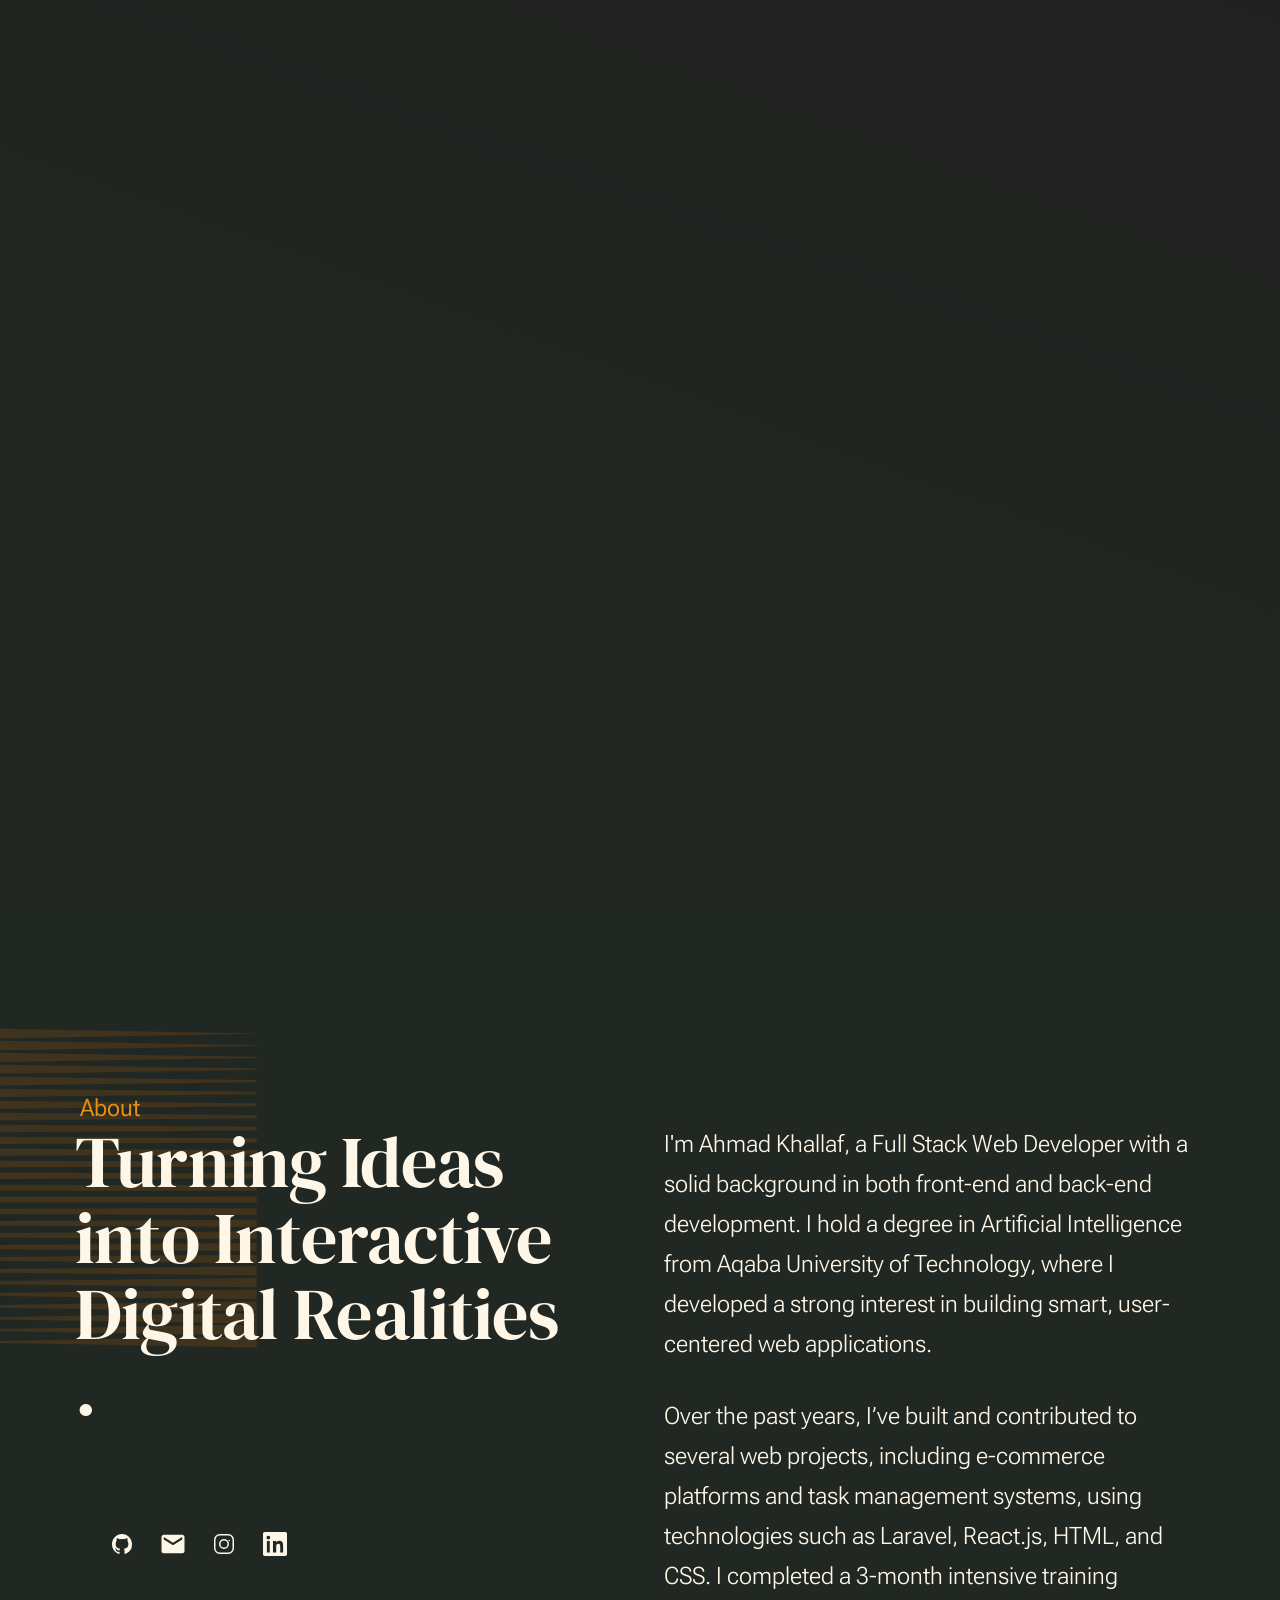
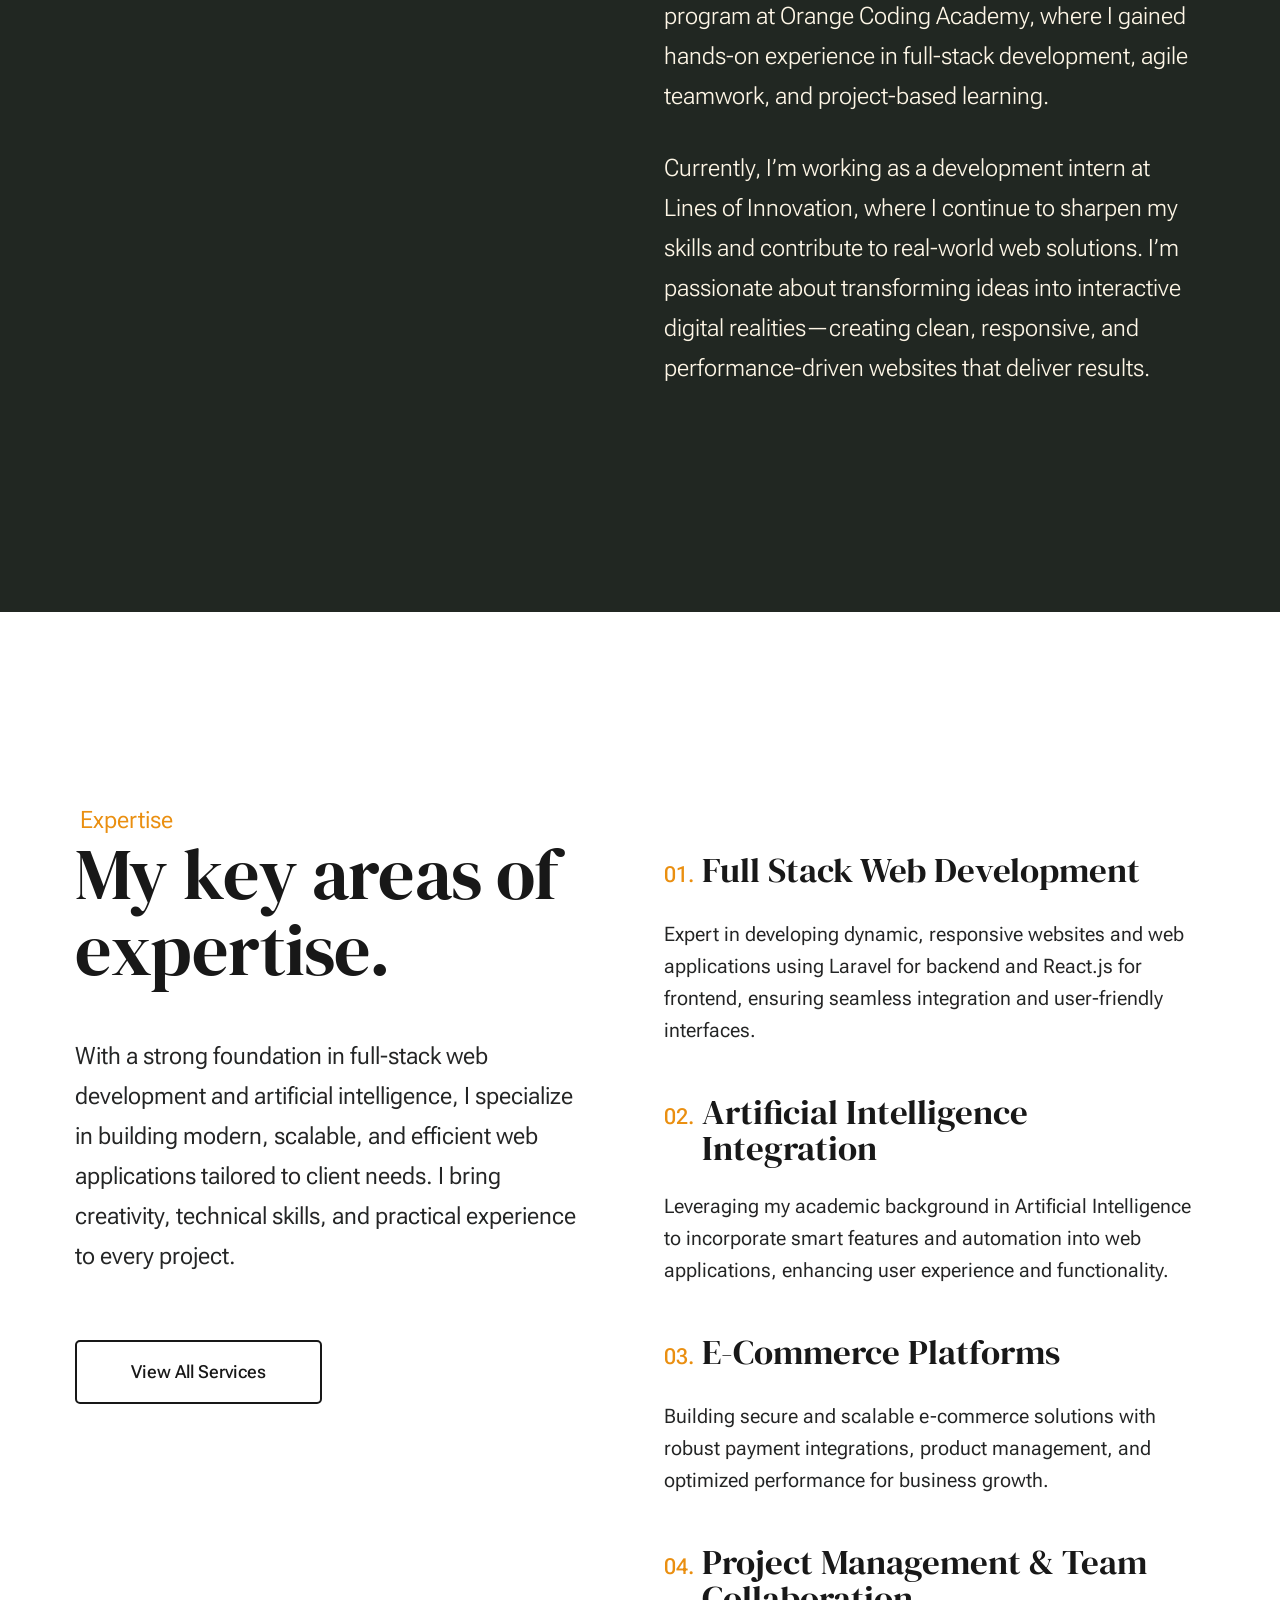
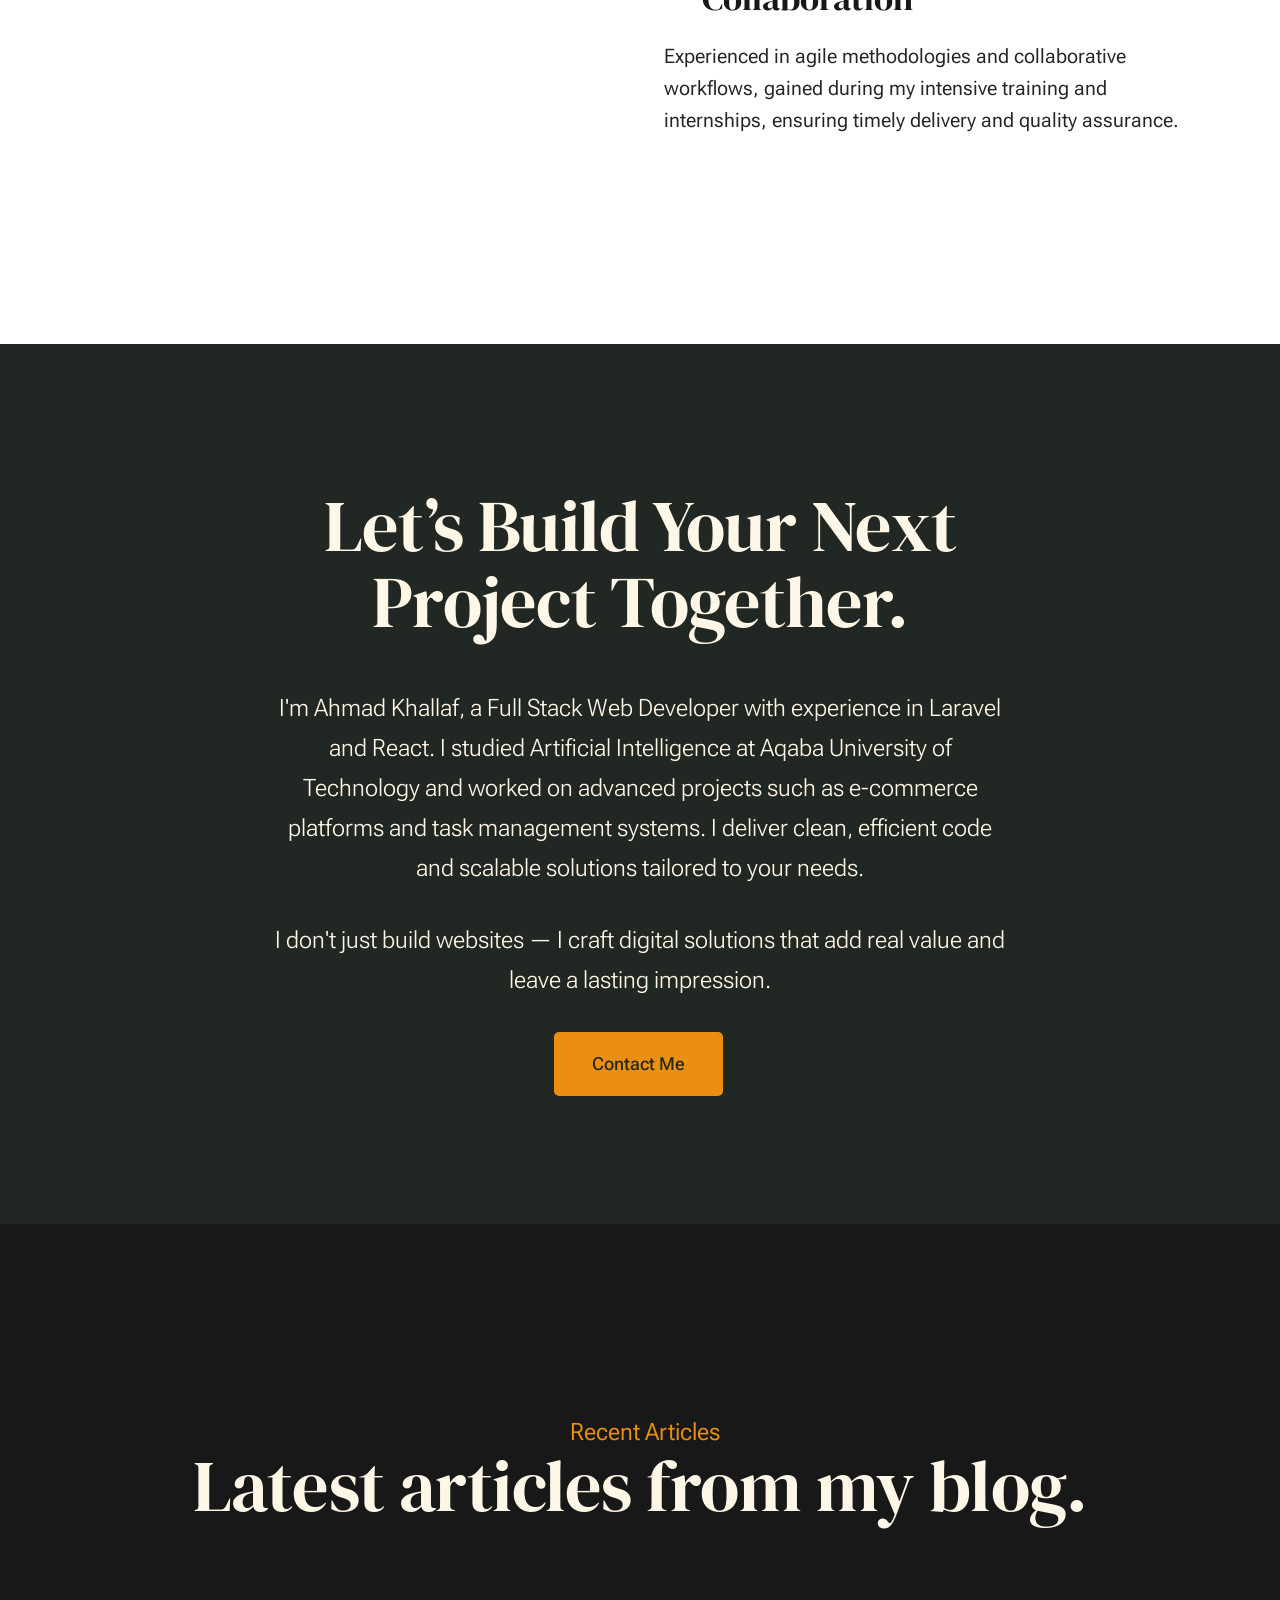
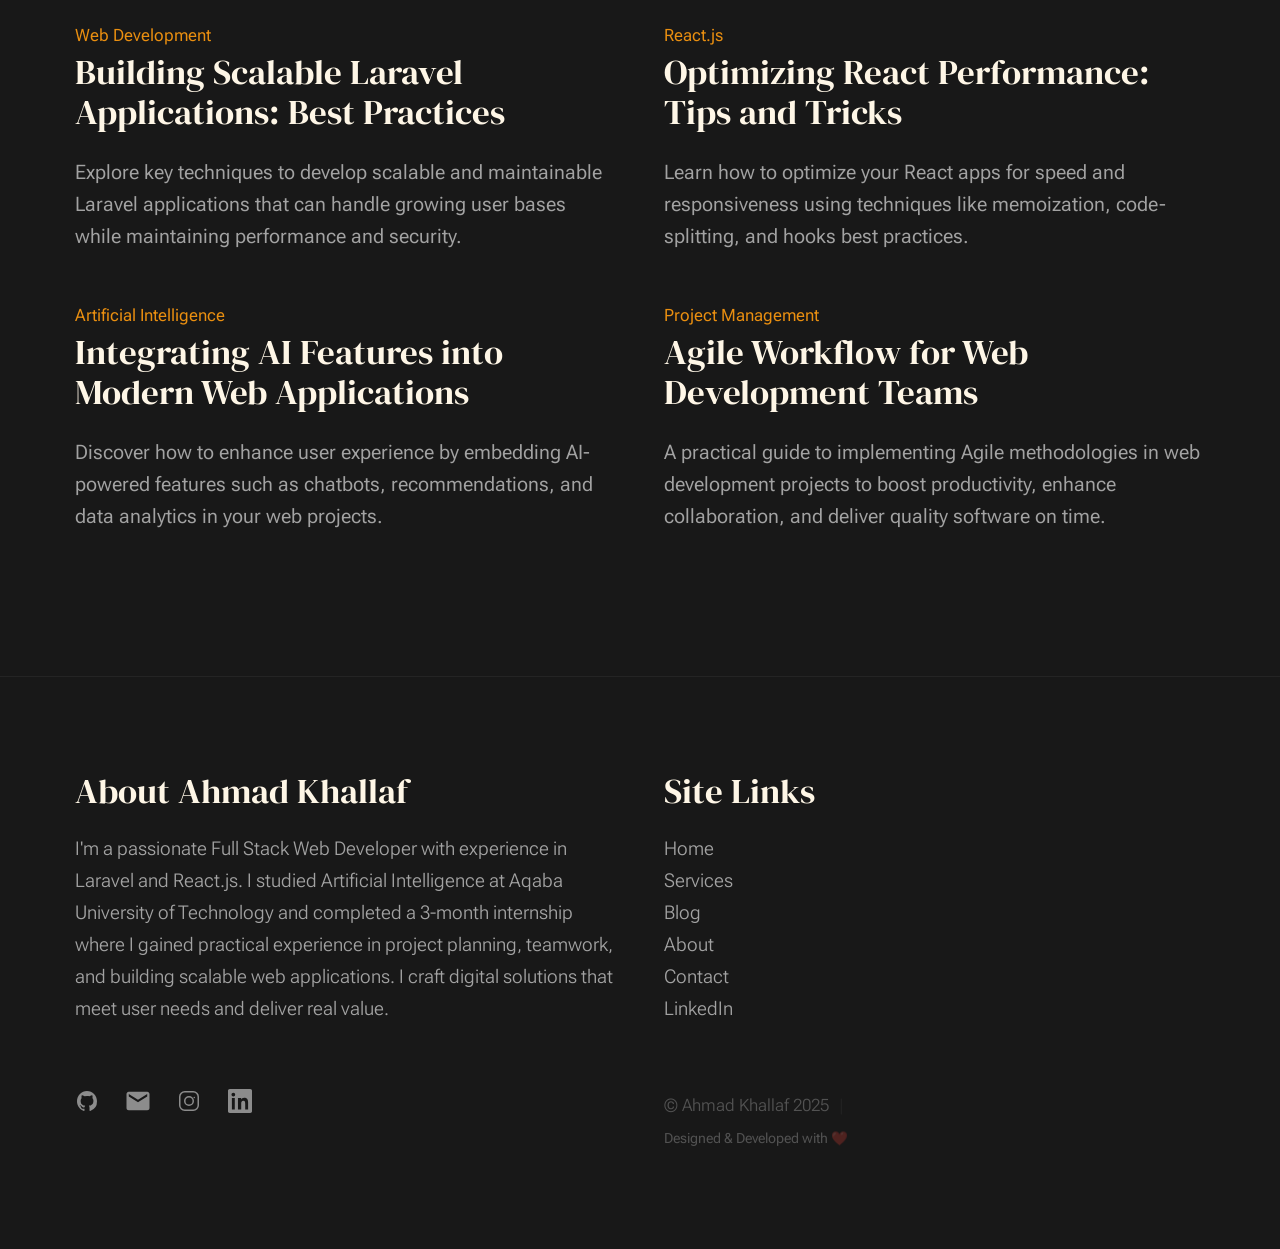
==== commit a9ca8410: "index done" ====
--- a/index.html
+++ b/index.html
@@ -72,14 +72,14 @@
                 <nav class="s-header__nav">
 
                     <ul class="s-header__menu-links">
-                        <li><a href="about.html">About</a></li>
-                        <li><a href="services.html">Services</a></li>
-                        <li><a href="blog.html">Journal</a></li>
-                        <li><a href="contact.html">Contact</a></li>
+                        <li><a href="">About</a></li>
+                        <li><a href="">Services</a></li>
+                        <li><a href="">Journal</a></li>
+                        <li><a href="">Contact</a></li>
                     </ul> <!-- s-header__menu-links -->
 
                     <div class="s-header__contact">
-                        <a href="contact.html" class="btn btn--primary s-header__contact-btn">Let's Work Together</a>
+                        <a href="" class="btn btn--primary s-header__contact-btn">Let's Work Together</a>
                     </div> <!-- s-header__contact -->
 
                 </nav> <!-- end s-header__nav -->
@@ -102,7 +102,7 @@
                     <div class="column lg-12 s-intro__content-inner grid-block">
 
                         <div class="s-intro__content-text">
-                            <div class="s-intro__content-pretitle text-pretitle">Hello, I'm Monica</div>
+                            <div class="s-intro__content-pretitle text-pretitle">Hello, I'm Ahmad</div>
                             <h1 class="s-intro__content-title">
                                 I build modern <br>
                                 and responsive websites <br>
@@ -196,52 +196,83 @@
                         <div class="s-about__content-btn grid-section-split__bottom">
                             <!-- <a href="about.html" class="btn btn--stroke u-fullwidth">More About Me</a> -->
 
-                            <ul class="s-about__social social-list">
+                            <ul class="s-about__social social-list"
+                                style="list-style: none; padding: 0; display: flex; gap: 15px;">
                                 <li>
-                                    <a href="#0">
-                                        <svg xmlns="http://www.w3.org/2000/svg" width="24" height="24"
-                                            viewBox="0 0 24 24" style="fill:rgba(0, 0, 0, 1);">
-                                            <path
-                                                d="M20,3H4C3.447,3,3,3.448,3,4v16c0,0.552,0.447,1,1,1h8.615v-6.96h-2.338v-2.725h2.338v-2c0-2.325,1.42-3.592,3.5-3.592 c0.699-0.002,1.399,0.034,2.095,0.107v2.42h-1.435c-1.128,0-1.348,0.538-1.348,1.325v1.735h2.697l-0.35,2.725h-2.348V21H20 c0.553,0,1-0.448,1-1V4C21,3.448,20.553,3,20,3z">
-                                            </path>
-                                        </svg>
-                                        <span class="u-screen-reader-text">Facebook</span>
+                                    <a href="https://github.com/Ahmad-Khallaf05" target="_blank"
+                                        rel="noopener noreferrer" style="display: flex; align-items: center;">
+                                        <span
+                                            style="display: inline-flex; align-items: center; justify-content: center; width: 24px; height: 24px;">
+                                            <!-- GitHub SVG Icon -->
+                                            <svg xmlns="http://www.w3.org/2000/svg" width="24" height="24"
+                                                viewBox="0 0 24 24" style="fill:rgba(0, 0, 0, 1);">
+                                                <path d="M12 2C6.48 2 2 6.58 2 12.26c0 4.5 2.87 8.32 6.84 9.67.5.1.68-.22.68-.48 
+                             0-.24-.01-.87-.01-1.7-2.78.61-3.37-1.37-3.37-1.37-.46-1.2-1.12-1.52-1.12-1.52-.92-.64.07-.63.07-.63 
+                             1.02.07 1.56 1.07 1.56 1.07.9 1.57 2.36 1.12 2.94.85.09-.67.35-1.12.63-1.38-2.22-.26-4.56-1.13-4.56-5 
+                             0-1.1.39-2 1.03-2.71-.1-.26-.45-1.32.1-2.74 0 0 .84-.27 2.75 1.03a9.29 9.29 0 0 1 2.5-.34c.85 0 
+                             1.7.12 2.5.34 1.91-1.3 2.75-1.03 2.75-1.03.55 1.42.2 2.48.1 2.74.64.71 1.03 1.61 1.03 2.71 
+                             0 3.88-2.34 4.73-4.57 4.98.36.32.68.94.68 1.9 0 1.37-.01 2.47-.01 2.8 0 .27.18.59.69.48A10.01 
+                             10.01 0 0 0 22 12.26C22 6.58 17.52 2 12 2z" />
+                                            </svg>
+                                        </span>
+                                        <span class="u-screen-reader-text">GitHub</span>
                                     </a>
                                 </li>
+
                                 <li>
-                                    <a href="#0">
-                                        <svg xmlns="http://www.w3.org/2000/svg" width="24" height="24"
-                                            viewBox="0 0 24 24" style="fill:rgba(0, 0, 0, 1);">
-                                            <path
-                                                d="M19.633,7.997c0.013,0.175,0.013,0.349,0.013,0.523c0,5.325-4.053,11.461-11.46,11.461c-2.282,0-4.402-0.661-6.186-1.809 c0.324,0.037,0.636,0.05,0.973,0.05c1.883,0,3.616-0.636,5.001-1.721c-1.771-0.037-3.255-1.197-3.767-2.793 c0.249,0.037,0.499,0.062,0.761,0.062c0.361,0,0.724-0.05,1.061-0.137c-1.847-0.374-3.23-1.995-3.23-3.953v-0.05 c0.537,0.299,1.16,0.486,1.82,0.511C3.534,9.419,2.823,8.184,2.823,6.787c0-0.748,0.199-1.434,0.548-2.032 c1.983,2.443,4.964,4.04,8.306,4.215c-0.062-0.3-0.1-0.611-0.1-0.923c0-2.22,1.796-4.028,4.028-4.028 c1.16,0,2.207,0.486,2.943,1.272c0.91-0.175,1.782-0.512,2.556-0.973c-0.299,0.935-0.936,1.721-1.771,2.22 c0.811-0.088,1.597-0.312,2.319-0.624C21.104,6.712,20.419,7.423,19.633,7.997z">
-                                            </path>
-                                        </svg>
-                                        <span class="u-screen-reader-text">Twitter</span>
+                                    <a href="mailto:ahmadmajedkhallaf470@gmail.com" target="_blank"
+                                        rel="noopener noreferrer" style="display: flex; align-items: center;">
+                                        <span
+                                            style="display: inline-flex; align-items: center; justify-content: center; width: 24px; height: 24px; transform: scale(1.15); transform-origin: center;">
+                                            <!-- Email SVG Icon - Outline Envelope -->
+                                            <svg xmlns="http://www.w3.org/2000/svg" width="24" height="24"
+                                                viewBox="0 0 24 24" style="fill:rgba(0, 0, 0, 1);">
+                                                <path d="M20 4H4c-1.1 0-2 .9-2 2v12c0 1.1.9 2 
+                             2 2h16c1.1 0 2-.9 2-2V6c0-1.1-.9-2-2-2zm0 
+                             4-8 5-8-5V6l8 5 8-5v2z" />
+                                            </svg>
+                                        </span>
+                                        <span class="u-screen-reader-text">Email</span>
                                     </a>
                                 </li>
+
                                 <li>
-                                    <a
-                                        href="https://www.instagram.com/ahm.kh_05?utm_source=ig_web_button_share_sheet&igsh=ZDNlZDc0MzIxNw==">
-                                        <svg xmlns="http://www.w3.org/2000/svg" width="24" height="24"
-                                            viewBox="0 0 24 24" style="fill:rgba(0, 0, 0, 1);">
-                                            <path
-                                                d="M11.999,7.377c-2.554,0-4.623,2.07-4.623,4.623c0,2.554,2.069,4.624,4.623,4.624c2.552,0,4.623-2.07,4.623-4.624 C16.622,9.447,14.551,7.377,11.999,7.377L11.999,7.377z M11.999,15.004c-1.659,0-3.004-1.345-3.004-3.003 c0-1.659,1.345-3.003,3.004-3.003s3.002,1.344,3.002,3.003C15.001,13.659,13.658,15.004,11.999,15.004L11.999,15.004z">
-                                            </path>
-                                            <circle cx="16.806" cy="7.207" r="1.078"></circle>
-                                            <path
-                                                d="M20.533,6.111c-0.469-1.209-1.424-2.165-2.633-2.632c-0.699-0.263-1.438-0.404-2.186-0.42 c-0.963-0.042-1.268-0.054-3.71-0.054s-2.755,0-3.71,0.054C7.548,3.074,6.809,3.215,6.11,3.479C4.9,3.946,3.945,4.902,3.477,6.111 c-0.263,0.7-0.404,1.438-0.419,2.186c-0.043,0.962-0.056,1.267-0.056,3.71c0,2.442,0,2.753,0.056,3.71 c0.015,0.748,0.156,1.486,0.419,2.187c0.469,1.208,1.424,2.164,2.634,2.632c0.696,0.272,1.435,0.426,2.185,0.45 c0.963,0.042,1.268,0.055,3.71,0.055s2.755,0,3.71-0.055c0.747-0.015,1.486-0.157,2.186-0.419c1.209-0.469,2.164-1.424,2.633-2.633 c0.263-0.7,0.404-1.438,0.419-2.186c0.043-0.962,0.056-1.267,0.056-3.71s0-2.753-0.056-3.71C20.941,7.57,20.801,6.819,20.533,6.111z M19.315,15.643c-0.007,0.576-0.111,1.147-0.311,1.688c-0.305,0.787-0.926,1.409-1.712,1.711c-0.535,0.199-1.099,0.303-1.67,0.311 c-0.95,0.044-1.218,0.055-3.654,0.055c-2.438,0-2.687,0-3.655-0.055c-0.569-0.007-1.135-0.112-1.669-0.311 c-0.789-0.301-1.414-0.923-1.719-1.711c-0.196-0.534-0.302-1.099-0.311-1.669c-0.043-0.95-0.053-1.218-0.053-3.654 c0-2.437,0-2.686,0.053-3.655c0.007-0.576,0.111-1.146,0.311-1.687c0.305-0.789,0.93-1.41,1.719-1.712 c0.534-0.198,1.1-0.303,1.669-0.311c0.951-0.043,1.218-0.055,3.655-0.055c2.437,0,2.687,0,3.654,0.055 c0.571,0.007,1.135,0.112,1.67,0.311c0.786,0.303,1.407,0.925,1.712,1.712c0.196,0.534,0.302,1.099,0.311,1.669 c0.043,0.951,0.054,1.218,0.054,3.655c0,2.436,0,2.698-0.043,3.654H19.315z">
-                                            </path>
-                                        </svg>
+                                    <a href="https://www.instagram.com/ahm.kh_05?utm_source=ig_web_button_share_sheet&igsh=ZDNlZDc0MzIxNw=="
+                                        target="_blank" rel="noopener noreferrer"
+                                        style="display: flex; align-items: center;">
+                                        <span
+                                            style="display: inline-flex; align-items: center; justify-content: center; width: 24px; height: 24px;">
+                                            <!-- Instagram SVG Icon -->
+                                            <svg xmlns="http://www.w3.org/2000/svg" width="24" height="24"
+                                                viewBox="0 0 24 24" style="fill:rgba(0, 0, 0, 1);">
+                                                <path
+                                                    d="M7.75 2h8.5A5.75 5.75 0 0 1 22 7.75v8.5A5.75 5.75 0 0 1 16.25 22h-8.5A5.75 5.75 0 0 1 2 16.25v-8.5A5.75 5.75 0 0 1 7.75 2Zm0 1.5A4.25 4.25 0 0 0 3.5 7.75v8.5A4.25 4.25 0 0 0 7.75 20.5h8.5a4.25 4.25 0 0 0 4.25-4.25v-8.5A4.25 4.25 0 0 0 16.25 3.5h-8.5ZM12 7a5 5 0 1 1 0 10 5 5 0 0 1 0-10Zm0 1.5a3.5 3.5 0 1 0 0 7 3.5 3.5 0 0 0 0-7Zm5.25-.75a.75.75 0 1 1 0 1.5.75.75 0 0 1 0-1.5Z" />
+                                            </svg>
+                                        </span>
                                         <span class="u-screen-reader-text">Instagram</span>
                                     </a>
                                 </li>
+
                                 <li>
-                                    <a href="https://www.linkedin.com/in/your-username" target="_blank"
-                                        rel="noopener noreferrer">
-                                        <i class="fa-brands fa-linkedin"></i>
+                                    <a href="https://www.linkedin.com/in/ahmad-khallaf-15b66a2b7/" target="_blank"
+                                        rel="noopener noreferrer" style="display: flex; align-items: center;">
+                                        <span
+                                            style="display: inline-flex; align-items: center; justify-content: center; width: 24px; height: 24px;">
+                                            <!-- LinkedIn SVG Icon -->
+                                            <svg xmlns="http://www.w3.org/2000/svg" width="24" height="24"
+                                                viewBox="0 0 24 24" style="fill:rgba(0, 0, 0, 1);">
+                                                <path
+                                                    d="M20.447 20.452H17.2v-5.569c0-1.328-.027-3.037-1.85-3.037-1.854 0-2.137 1.446-2.137 2.94v5.666h-3.248V9h3.123v1.561h.045
+                             c.435-.825 1.497-1.694 3.078-1.694 3.293 0 3.9 2.166 3.9 4.984v6.601zM5.337 7.433a1.88 1.88 0 1 1 0-3.76
+                             1.88 1.88 0 0 1 0 3.76zM6.789 20.452H3.888V9h2.901v11.452zM22.225 0H1.771C.792 0 0 .774 0 1.729v20.542C0
+                             23.225.792 24 1.771 24h20.451C23.2 24 24 23.225 24 22.271V1.729C24 .774 23.2 0 22.222 0z" />
+                                            </svg>
+                                        </span>
+                                        <span class="u-screen-reader-text">LinkedIn</span>
                                     </a>
                                 </li>
-                            </ul> <!-- end s-footer__social -->
+                            </ul>
+                            <!-- end s-footer__social -->
                         </div> <!-- end s-about__content-btn -->
 
                     </div> <!-- content-inner -->
@@ -331,7 +362,7 @@
                         </div> <!-- end s-expertise__content-main -->
 
                         <div class="s-expertise__content-btn grid-section-split__bottom">
-                            <a href="services.html" class="btn btn--stroke u-fullwidth">View All Services</a>
+                            <a href="" class="btn btn--stroke u-fullwidth">View All Services</a>
                         </div> <!-- end s-about__content-btn -->
 
                     </div> <!-- end grid-block-->
@@ -361,7 +392,7 @@
                                 I don't just build websites — I craft digital solutions that add real value and leave a
                                 lasting impression.
                             </p>
-                            <a href="contact.html" class="btn btn--primary">Contact Me</a>
+                            <a href="" class="btn btn--primary">Contact Me</a>
                         </div>
                     </div>
                 </div>
@@ -464,106 +495,136 @@
             <!-- # footer 
         ================================================== -->
             <footer class="s-footer">
-    <div class="row s-footer__content">
-        <!-- About Section -->
-        <div class="column xl-6 lg-6 md-12 s-footer__block s-footer__about">
-            <h3>About Ahmad Khallaf</h3>
-            <p>
-                I'm a passionate Full Stack Web Developer with experience in Laravel and React.js.
-                I studied Artificial Intelligence at Aqaba University of Technology and completed a 3-month internship
-                where I gained practical experience in project planning, teamwork, and building scalable web applications.
-                I craft digital solutions that meet user needs and deliver real value.
-            </p>
-        </div>
-
-        <!-- Site Links -->
-        <div class="column xl-3 lg-6 md-12 s-footer__block s-footer__site-links">
-            <h3>Site Links</h3>
-            <ul class="link-list">
-                <li><a href="index.html">Home</a></li>
-                <li><a href="services.html">Services</a></li>
-                <li><a href="blog.html">Blog</a></li>
-                <li><a href="about.html">About</a></li>
-                <li><a href="contact.html">Contact</a></li>
-                <li><a href="https://www.linkedin.com/in/ahmad-khallaf" target="_blank">LinkedIn</a></li>
-            </ul>
-        </div>
-    </div>
-
-    <div class="row s-footer__bottom">
-        <!-- Social Media -->
-         <div class="column xl-6 lg-12">
-                            <ul class="s-footer__social social-list">
-                                <li>
-                                    <a href="#0">
+                <div class="row s-footer__content">
+                    <!-- About Section -->
+                    <div class="column xl-6 lg-6 md-12 s-footer__block s-footer__about">
+                        <h3>About Ahmad Khallaf</h3>
+                        <p>
+                            I'm a passionate Full Stack Web Developer with experience in Laravel and React.js.
+                            I studied Artificial Intelligence at Aqaba University of Technology and completed a 3-month
+                            internship
+                            where I gained practical experience in project planning, teamwork, and building scalable web
+                            applications.
+                            I craft digital solutions that meet user needs and deliver real value.
+                        </p>
+                    </div>
+
+                    <!-- Site Links -->
+                    <div class="column xl-3 lg-6 md-12 s-footer__block s-footer__site-links">
+                        <h3>Site Links</h3>
+                        <ul class="link-list">
+                            <li><a href="">Home</a></li>
+                            <li><a href="">Services</a></li>
+                            <li><a href="">Blog</a></li>
+                            <li><a href="">About</a></li>
+                            <li><a href="">Contact</a></li>
+                            <li><a href="https://www.linkedin.com/in/ahmad-khallaf" target="_blank">LinkedIn</a></li>
+                        </ul>
+                    </div>
+                </div>
+
+                <div class="row s-footer__bottom">
+                    <!-- Social Media -->
+                    <div class="column xl-6 lg-12">
+                        <ul class="s-footer__social social-list"
+                            style="list-style: none; padding: 0; display: flex; gap: 15px;">
+                            <li>
+                                <a href="https://github.com/your-username" target="_blank" rel="noopener noreferrer"
+                                    style="display: flex; align-items: center;">
+                                    <span
+                                        style="display: inline-flex; align-items: center; justify-content: center; width: 24px; height: 24px;">
+                                        <!-- GitHub SVG Icon -->
+                                        <svg xmlns="http://www.w3.org/2000/svg" width="24" height="24"
+                                            viewBox="0 0 24 24" style="fill:rgba(0, 0, 0, 1);">
+                                            <path d="M12 2C6.48 2 2 6.58 2 12.26c0 4.5 2.87 8.32 6.84 9.67.5.1.68-.22.68-.48 
+                             0-.24-.01-.87-.01-1.7-2.78.61-3.37-1.37-3.37-1.37-.46-1.2-1.12-1.52-1.12-1.52-.92-.64.07-.63.07-.63 
+                             1.02.07 1.56 1.07 1.56 1.07.9 1.57 2.36 1.12 2.94.85.09-.67.35-1.12.63-1.38-2.22-.26-4.56-1.13-4.56-5 
+                             0-1.1.39-2 1.03-2.71-.1-.26-.45-1.32.1-2.74 0 0 .84-.27 2.75 1.03a9.29 9.29 0 0 1 2.5-.34c.85 0 
+                             1.7.12 2.5.34 1.91-1.3 2.75-1.03 2.75-1.03.55 1.42.2 2.48.1 2.74.64.71 1.03 1.61 1.03 2.71 
+                             0 3.88-2.34 4.73-4.57 4.98.36.32.68.94.68 1.9 0 1.37-.01 2.47-.01 2.8 0 .27.18.59.69.48A10.01 
+                             10.01 0 0 0 22 12.26C22 6.58 17.52 2 12 2z" />
+                                        </svg>
+                                    </span>
+                                    <span class="u-screen-reader-text">GitHub</span>
+                                </a>
+                            </li>
+
+                            <li>
+                                <a href="mailto:your-email@example.com" target="_blank" rel="noopener noreferrer"
+                                    style="display: flex; align-items: center;">
+                                    <span
+                                        style="display: inline-flex; align-items: center; justify-content: center; width: 24px; height: 24px; transform: scale(1.15); transform-origin: center;">
+                                        <!-- Email SVG Icon - Outline Envelope -->
+                                        <svg xmlns="http://www.w3.org/2000/svg" width="24" height="24"
+                                            viewBox="0 0 24 24" style="fill:rgba(0, 0, 0, 1);">
+                                            <path d="M20 4H4c-1.1 0-2 .9-2 2v12c0 1.1.9 2 
+                             2 2h16c1.1 0 2-.9 2-2V6c0-1.1-.9-2-2-2zm0 
+                             4-8 5-8-5V6l8 5 8-5v2z" />
+                                        </svg>
+                                    </span>
+                                    <span class="u-screen-reader-text">Email</span>
+                                </a>
+                            </li>
+
+                            <li>
+                                <a href="https://www.instagram.com/ahm.kh_05?utm_source=ig_web_button_share_sheet&igsh=ZDNlZDc0MzIxNw=="
+                                    target="_blank" rel="noopener noreferrer"
+                                    style="display: flex; align-items: center;">
+                                    <span
+                                        style="display: inline-flex; align-items: center; justify-content: center; width: 24px; height: 24px;">
+                                        <!-- Instagram SVG Icon -->
                                         <svg xmlns="http://www.w3.org/2000/svg" width="24" height="24"
                                             viewBox="0 0 24 24" style="fill:rgba(0, 0, 0, 1);">
                                             <path
-                                                d="M20,3H4C3.447,3,3,3.448,3,4v16c0,0.552,0.447,1,1,1h8.615v-6.96h-2.338v-2.725h2.338v-2c0-2.325,1.42-3.592,3.5-3.592 c0.699-0.002,1.399,0.034,2.095,0.107v2.42h-1.435c-1.128,0-1.348,0.538-1.348,1.325v1.735h2.697l-0.35,2.725h-2.348V21H20 c0.553,0,1-0.448,1-1V4C21,3.448,20.553,3,20,3z">
-                                            </path>
+                                                d="M7.75 2h8.5A5.75 5.75 0 0 1 22 7.75v8.5A5.75 5.75 0 0 1 16.25 22h-8.5A5.75 5.75 0 0 1 2 16.25v-8.5A5.75 5.75 0 0 1 7.75 2Zm0 1.5A4.25 4.25 0 0 0 3.5 7.75v8.5A4.25 4.25 0 0 0 7.75 20.5h8.5a4.25 4.25 0 0 0 4.25-4.25v-8.5A4.25 4.25 0 0 0 16.25 3.5h-8.5ZM12 7a5 5 0 1 1 0 10 5 5 0 0 1 0-10Zm0 1.5a3.5 3.5 0 1 0 0 7 3.5 3.5 0 0 0 0-7Zm5.25-.75a.75.75 0 1 1 0 1.5.75.75 0 0 1 0-1.5Z" />
                                         </svg>
-                                        <span class="u-screen-reader-text">Facebook</span>
-                                    </a>
-                                </li>
-                                <li>
-                                    <a href="#0">
+                                    </span>
+                                    <span class="u-screen-reader-text">Instagram</span>
+                                </a>
+                            </li>
+
+                            <li>
+                                <a href="https://www.linkedin.com/in/your-username" target="_blank"
+                                    rel="noopener noreferrer" style="display: flex; align-items: center;">
+                                    <span
+                                        style="display: inline-flex; align-items: center; justify-content: center; width: 24px; height: 24px;">
+                                        <!-- LinkedIn SVG Icon -->
                                         <svg xmlns="http://www.w3.org/2000/svg" width="24" height="24"
                                             viewBox="0 0 24 24" style="fill:rgba(0, 0, 0, 1);">
                                             <path
-                                                d="M19.633,7.997c0.013,0.175,0.013,0.349,0.013,0.523c0,5.325-4.053,11.461-11.46,11.461c-2.282,0-4.402-0.661-6.186-1.809 c0.324,0.037,0.636,0.05,0.973,0.05c1.883,0,3.616-0.636,5.001-1.721c-1.771-0.037-3.255-1.197-3.767-2.793 c0.249,0.037,0.499,0.062,0.761,0.062c0.361,0,0.724-0.05,1.061-0.137c-1.847-0.374-3.23-1.995-3.23-3.953v-0.05 c0.537,0.299,1.16,0.486,1.82,0.511C3.534,9.419,2.823,8.184,2.823,6.787c0-0.748,0.199-1.434,0.548-2.032 c1.983,2.443,4.964,4.04,8.306,4.215c-0.062-0.3-0.1-0.611-0.1-0.923c0-2.22,1.796-4.028,4.028-4.028 c1.16,0,2.207,0.486,2.943,1.272c0.91-0.175,1.782-0.512,2.556-0.973c-0.299,0.935-0.936,1.721-1.771,2.22 c0.811-0.088,1.597-0.312,2.319-0.624C21.104,6.712,20.419,7.423,19.633,7.997z">
-                                            </path>
+                                                d="M20.447 20.452H17.2v-5.569c0-1.328-.027-3.037-1.85-3.037-1.854 0-2.137 1.446-2.137 2.94v5.666h-3.248V9h3.123v1.561h.045
+                             c.435-.825 1.497-1.694 3.078-1.694 3.293 0 3.9 2.166 3.9 4.984v6.601zM5.337 7.433a1.88 1.88 0 1 1 0-3.76
+                             1.88 1.88 0 0 1 0 3.76zM6.789 20.452H3.888V9h2.901v11.452zM22.225 0H1.771C.792 0 0 .774 0 1.729v20.542C0
+                             23.225.792 24 1.771 24h20.451C23.2 24 24 23.225 24 22.271V1.729C24 .774 23.2 0 22.222 0z" />
                                         </svg>
-                                        <span class="u-screen-reader-text">Twitter</span>
-                                    </a>
-                                </li>
-                                <li>
-                                    <a href="#0">
-                                        <svg xmlns="http://www.w3.org/2000/svg" width="24" height="24"
-                                            viewBox="0 0 24 24" style="fill:rgba(0, 0, 0, 1);">
-                                            <path
-                                                d="M11.999,7.377c-2.554,0-4.623,2.07-4.623,4.623c0,2.554,2.069,4.624,4.623,4.624c2.552,0,4.623-2.07,4.623-4.624 C16.622,9.447,14.551,7.377,11.999,7.377L11.999,7.377z M11.999,15.004c-1.659,0-3.004-1.345-3.004-3.003 c0-1.659,1.345-3.003,3.004-3.003s3.002,1.344,3.002,3.003C15.001,13.659,13.658,15.004,11.999,15.004L11.999,15.004z">
-                                            </path>
-                                            <circle cx="16.806" cy="7.207" r="1.078"></circle>
-                                            <path
-                                                d="M20.533,6.111c-0.469-1.209-1.424-2.165-2.633-2.632c-0.699-0.263-1.438-0.404-2.186-0.42 c-0.963-0.042-1.268-0.054-3.71-0.054s-2.755,0-3.71,0.054C7.548,3.074,6.809,3.215,6.11,3.479C4.9,3.946,3.945,4.902,3.477,6.111 c-0.263,0.7-0.404,1.438-0.419,2.186c-0.043,0.962-0.056,1.267-0.056,3.71c0,2.442,0,2.753,0.056,3.71 c0.015,0.748,0.156,1.486,0.419,2.187c0.469,1.208,1.424,2.164,2.634,2.632c0.696,0.272,1.435,0.426,2.185,0.45 c0.963,0.042,1.268,0.055,3.71,0.055s2.755,0,3.71-0.055c0.747-0.015,1.486-0.157,2.186-0.419c1.209-0.469,2.164-1.424,2.633-2.633 c0.263-0.7,0.404-1.438,0.419-2.186c0.043-0.962,0.056-1.267,0.056-3.71s0-2.753-0.056-3.71C20.941,7.57,20.801,6.819,20.533,6.111z M19.315,15.643c-0.007,0.576-0.111,1.147-0.311,1.688c-0.305,0.787-0.926,1.409-1.712,1.711c-0.535,0.199-1.099,0.303-1.67,0.311 c-0.95,0.044-1.218,0.055-3.654,0.055c-2.438,0-2.687,0-3.655-0.055c-0.569-0.007-1.135-0.112-1.669-0.311 c-0.789-0.301-1.414-0.923-1.719-1.711c-0.196-0.534-0.302-1.099-0.311-1.669c-0.043-0.95-0.053-1.218-0.053-3.654 c0-2.437,0-2.686,0.053-3.655c0.007-0.576,0.111-1.146,0.311-1.687c0.305-0.789,0.93-1.41,1.719-1.712 c0.534-0.198,1.1-0.303,1.669-0.311c0.951-0.043,1.218-0.055,3.655-0.055c2.437,0,2.687,0,3.654,0.055 c0.571,0.007,1.135,0.112,1.67,0.311c0.786,0.303,1.407,0.925,1.712,1.712c0.196,0.534,0.302,1.099,0.311,1.669 c0.043,0.951,0.054,1.218,0.054,3.655c0,2.436,0,2.698-0.043,3.654H19.315z">
-                                            </path>
-                                        </svg>
-                                        <span class="u-screen-reader-text">Instagram</span>
-                                    </a>
-                                </li>
-                                <li>
-                                    <a href="#0">
-                                        <svg xmlns="http://www.w3.org/2000/svg" width="24" height="24"
-                                            viewBox="0 0 24 24" style="fill: rgba(0, 0, 0, 1);">
-                                            <path
-                                                d="M20.66 6.98a9.932 9.932 0 0 0-3.641-3.64C15.486 2.447 13.813 2 12 2s-3.486.447-5.02 1.34c-1.533.893-2.747 2.107-3.64 3.64S2 10.187 2 12s.446 3.487 1.34 5.02a9.924 9.924 0 0 0 3.641 3.64C8.514 21.553 10.187 22 12 22s3.486-.447 5.02-1.34a9.932 9.932 0 0 0 3.641-3.64C21.554 15.487 22 13.813 22 12s-.446-3.487-1.34-5.02zM12 3.66c2 0 3.772.64 5.32 1.919-.92 1.174-2.286 2.14-4.1 2.9-1.002-1.813-2.088-3.327-3.261-4.54A7.715 7.715 0 0 1 12 3.66zM5.51 6.8a8.116 8.116 0 0 1 2.711-2.22c1.212 1.201 2.325 2.7 3.34 4.5-2 .6-4.114.9-6.341.9-.573 0-1.006-.013-1.3-.04A8.549 8.549 0 0 1 5.51 6.8zM3.66 12c0-.054.003-.12.01-.2.007-.08.01-.146.01-.2.254.014.641.02 1.161.02 2.666 0 5.146-.367 7.439-1.1.187.373.381.793.58 1.26-1.32.293-2.674 1.006-4.061 2.14S6.4 16.247 5.76 17.5c-1.4-1.587-2.1-3.42-2.1-5.5zM12 20.34c-1.894 0-3.594-.587-5.101-1.759.601-1.187 1.524-2.322 2.771-3.401 1.246-1.08 2.483-1.753 3.71-2.02a29.441 29.441 0 0 1 1.56 6.62 8.166 8.166 0 0 1-2.94.56zm7.08-3.96a8.351 8.351 0 0 1-2.58 2.621c-.24-2.08-.7-4.107-1.379-6.081.932-.066 1.765-.1 2.5-.1.799 0 1.686.034 2.659.1a8.098 8.098 0 0 1-1.2 3.46zm-1.24-5c-1.16 0-2.233.047-3.22.14a27.053 27.053 0 0 0-.68-1.62c2.066-.906 3.532-2.006 4.399-3.3 1.2 1.414 1.854 3.027 1.96 4.84-.812-.04-1.632-.06-2.459-.06z">
-                                            </path>
-                                        </svg>
-                                        <span class="u-screen-reader-text">Dribbble</span>
-                                    </a>
-                                </li>
-                            </ul> <!-- end s-footer__social -->
-                        </div>
-
-        <!-- Copyright -->
-        <div class="column xl-6 lg-12">
-            <p class="ss-copyright">
-                <span>© Ahmad Khallaf 2025</span><br>
-                <small>Designed & Developed with ❤️</small>
-            </p>
-        </div>
-    </div>
-
-    <!-- Back to Top -->
-    <div class="ss-go-top">
-        <a class="smoothscroll" title="Back to Top" href="#top">
-            <svg xmlns="http://www.w3.org/2000/svg" viewBox="0 0 24 24" width="36" height="36" fill="none" stroke="#ffffff" stroke-width="1" stroke-linecap="round" stroke-linejoin="round">
-                <polyline points="17 11 12 6 7 11"></polyline>
-                <line x1="12" y1="18" x2="12" y2="6"></line>
-            </svg>
-        </a>
-    </div>
-</footer>
+                                    </span>
+                                    <span class="u-screen-reader-text">LinkedIn</span>
+                                </a>
+                            </li>
+                        </ul>
+                        <!-- end s-footer__social -->
+                    </div>
+
+                    <!-- Copyright -->
+                    <div class="column xl-6 lg-12">
+                        <p class="ss-copyright">
+                            <span>© Ahmad Khallaf 2025</span><br>
+                            <small>Designed & Developed with ❤️</small>
+                        </p>
+                    </div>
+                </div>
+
+                <!-- Back to Top -->
+                <div class="ss-go-top">
+                    <a class="smoothscroll" title="Back to Top" href="#top">
+                        <svg xmlns="http://www.w3.org/2000/svg" viewBox="0 0 24 24" width="36" height="36" fill="none"
+                            stroke="#ffffff" stroke-width="1" stroke-linecap="round" stroke-linejoin="round">
+                            <polyline points="17 11 12 6 7 11"></polyline>
+                            <line x1="12" y1="18" x2="12" y2="6"></line>
+                        </svg>
+                    </a>
+                </div>
+            </footer>
 
             <!-- end s-footer -->
 
@@ -577,14 +638,14 @@
 </body>
 
 <script>
-    window.addEventListener('scroll', function() {
-    const goTop = document.querySelector('.ss-go-top');
-    if (window.scrollY > 100) {  // بعد التمرير 100 بكسل
-        goTop.classList.add('show');
-    } else {
-        goTop.classList.remove('show');
-    }
-});
+    window.addEventListener('scroll', function () {
+        const goTop = document.querySelector('.ss-go-top');
+        if (window.scrollY > 100) {  // بعد التمرير 100 بكسل
+            goTop.classList.add('show');
+        } else {
+            goTop.classList.remove('show');
+        }
+    });
 
 </script>
 
